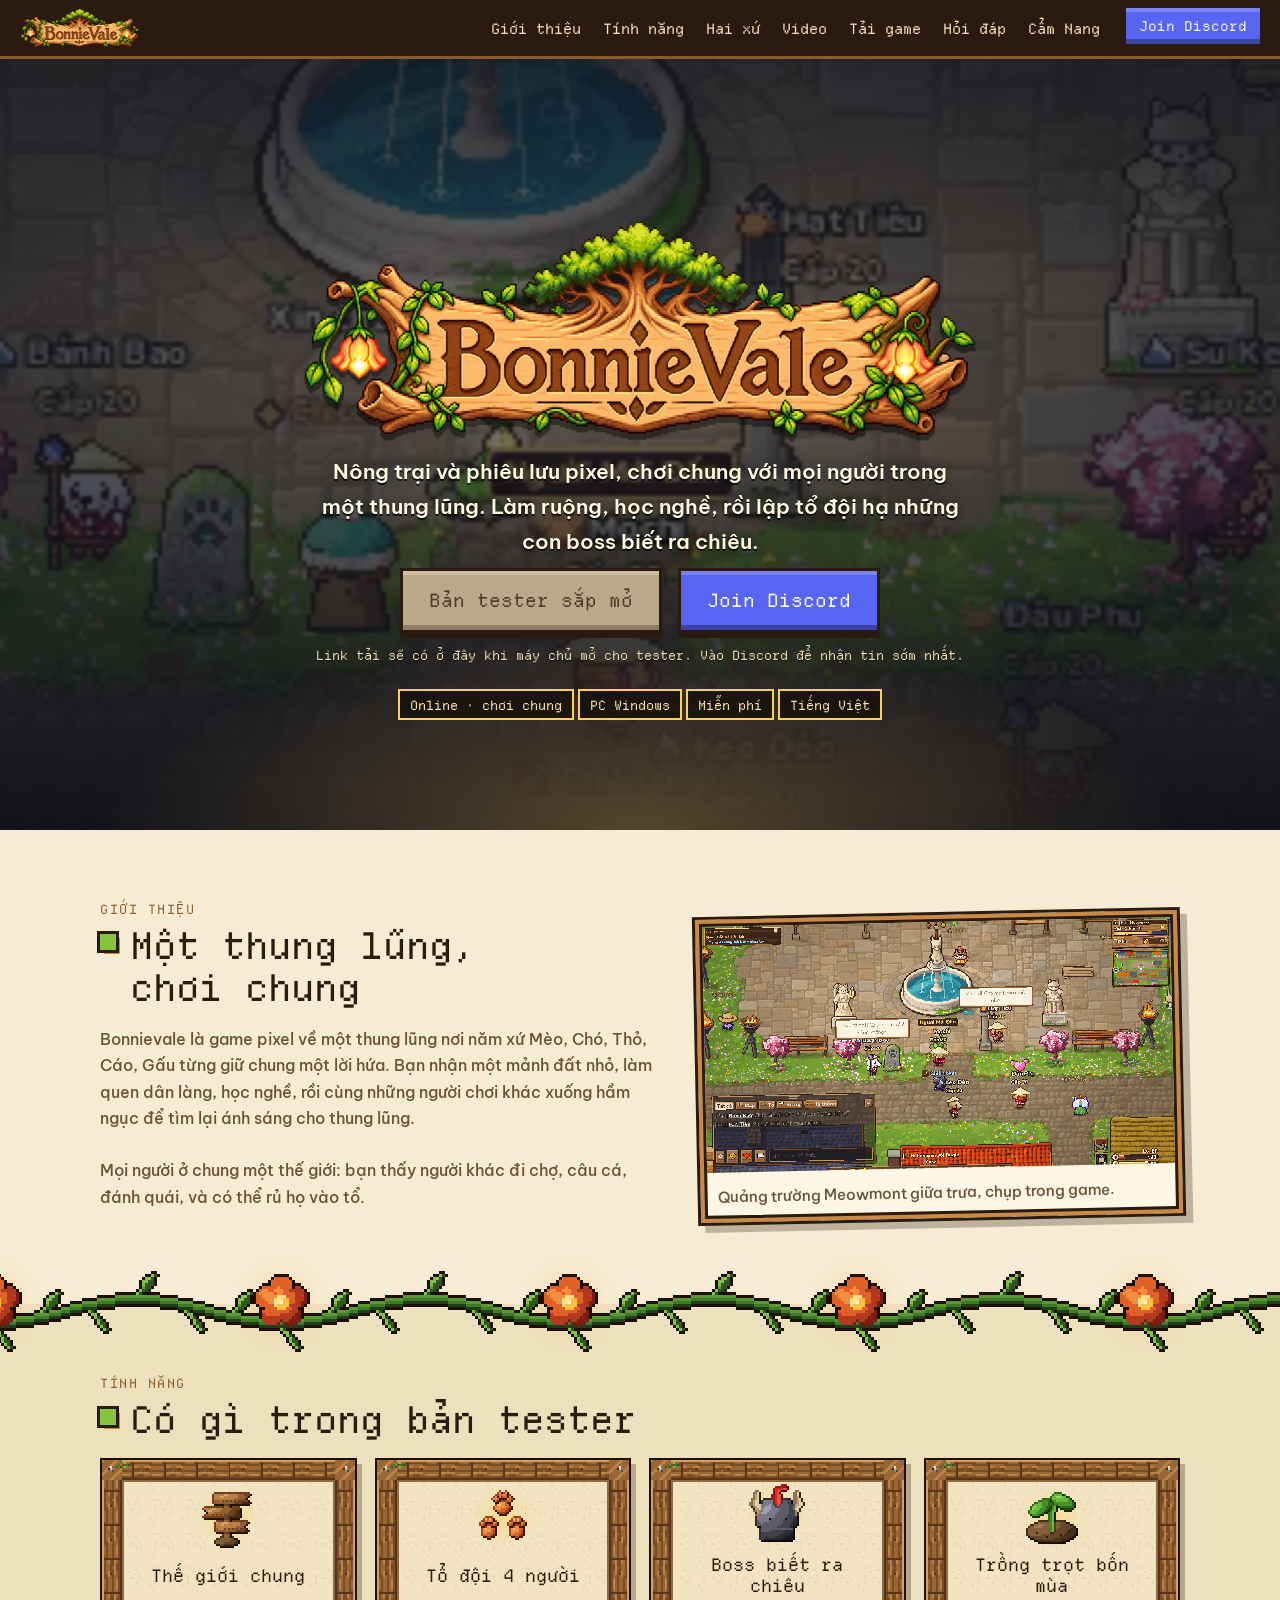
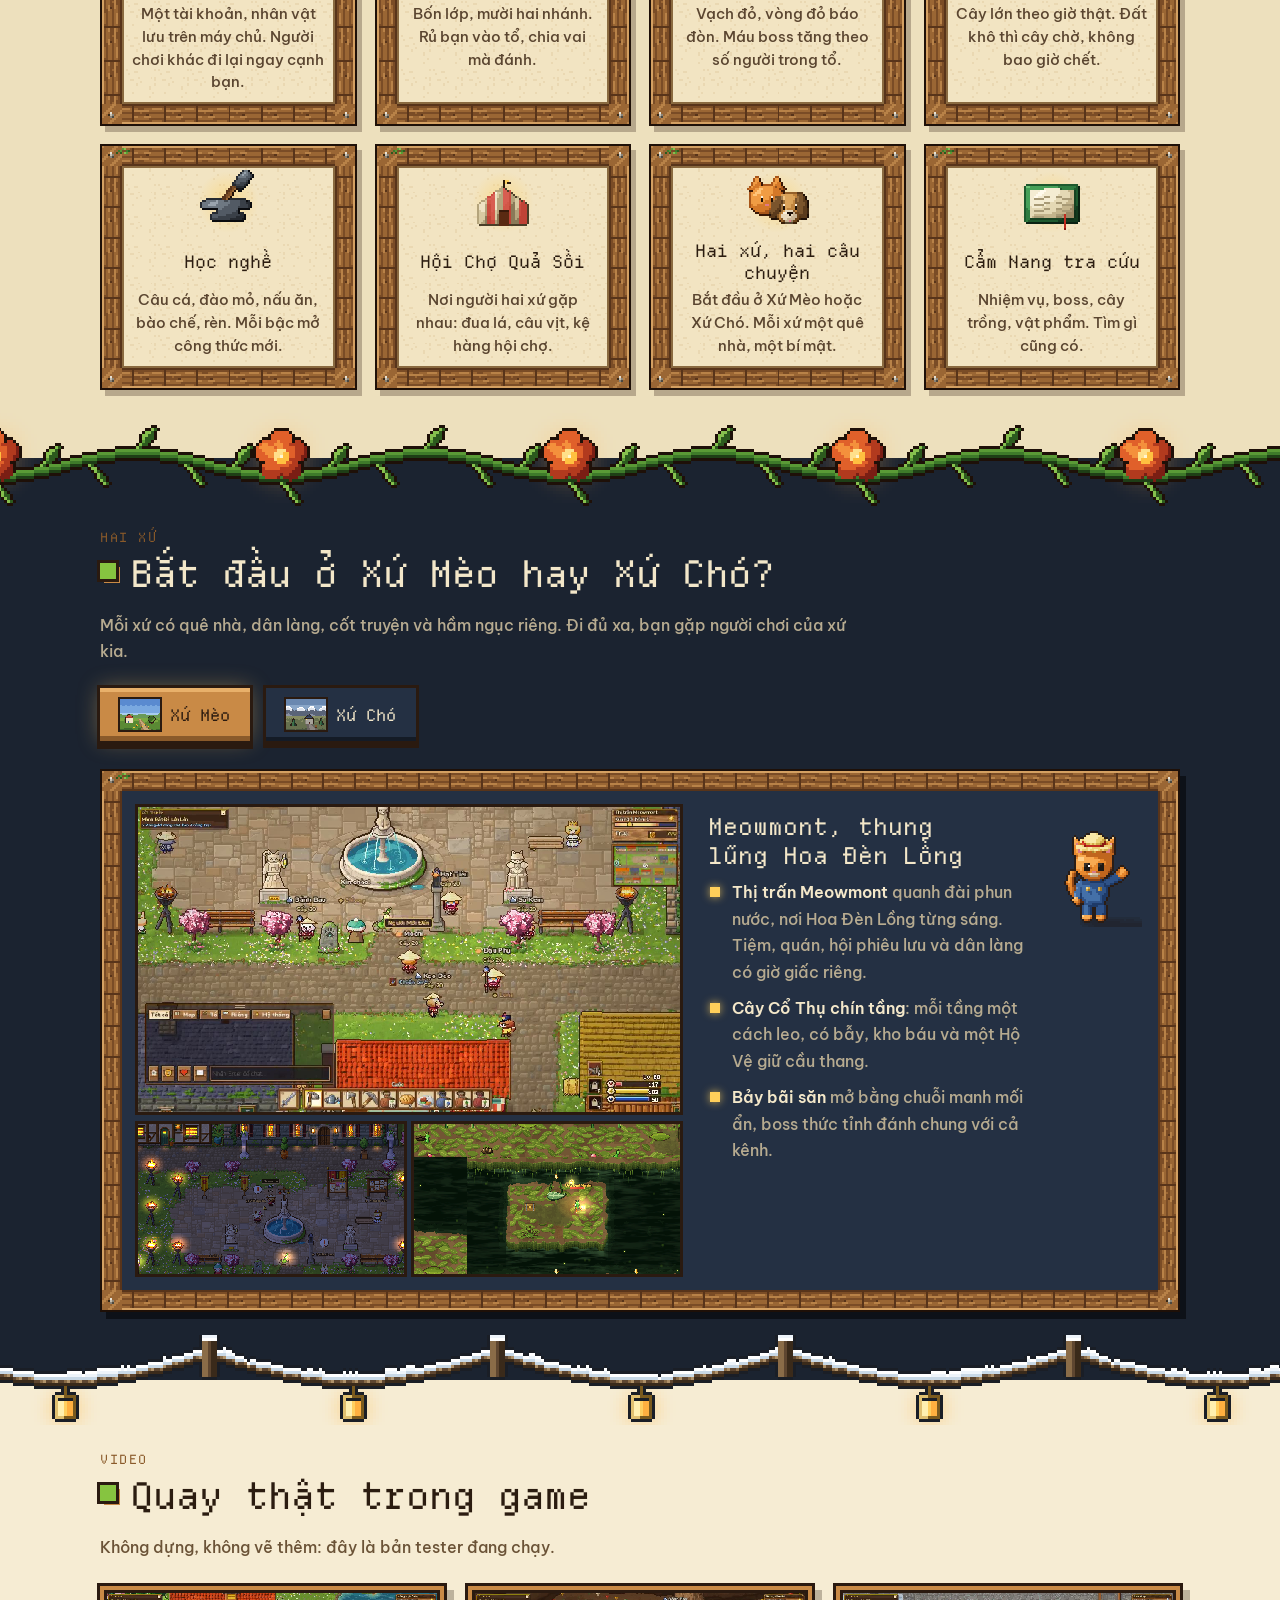
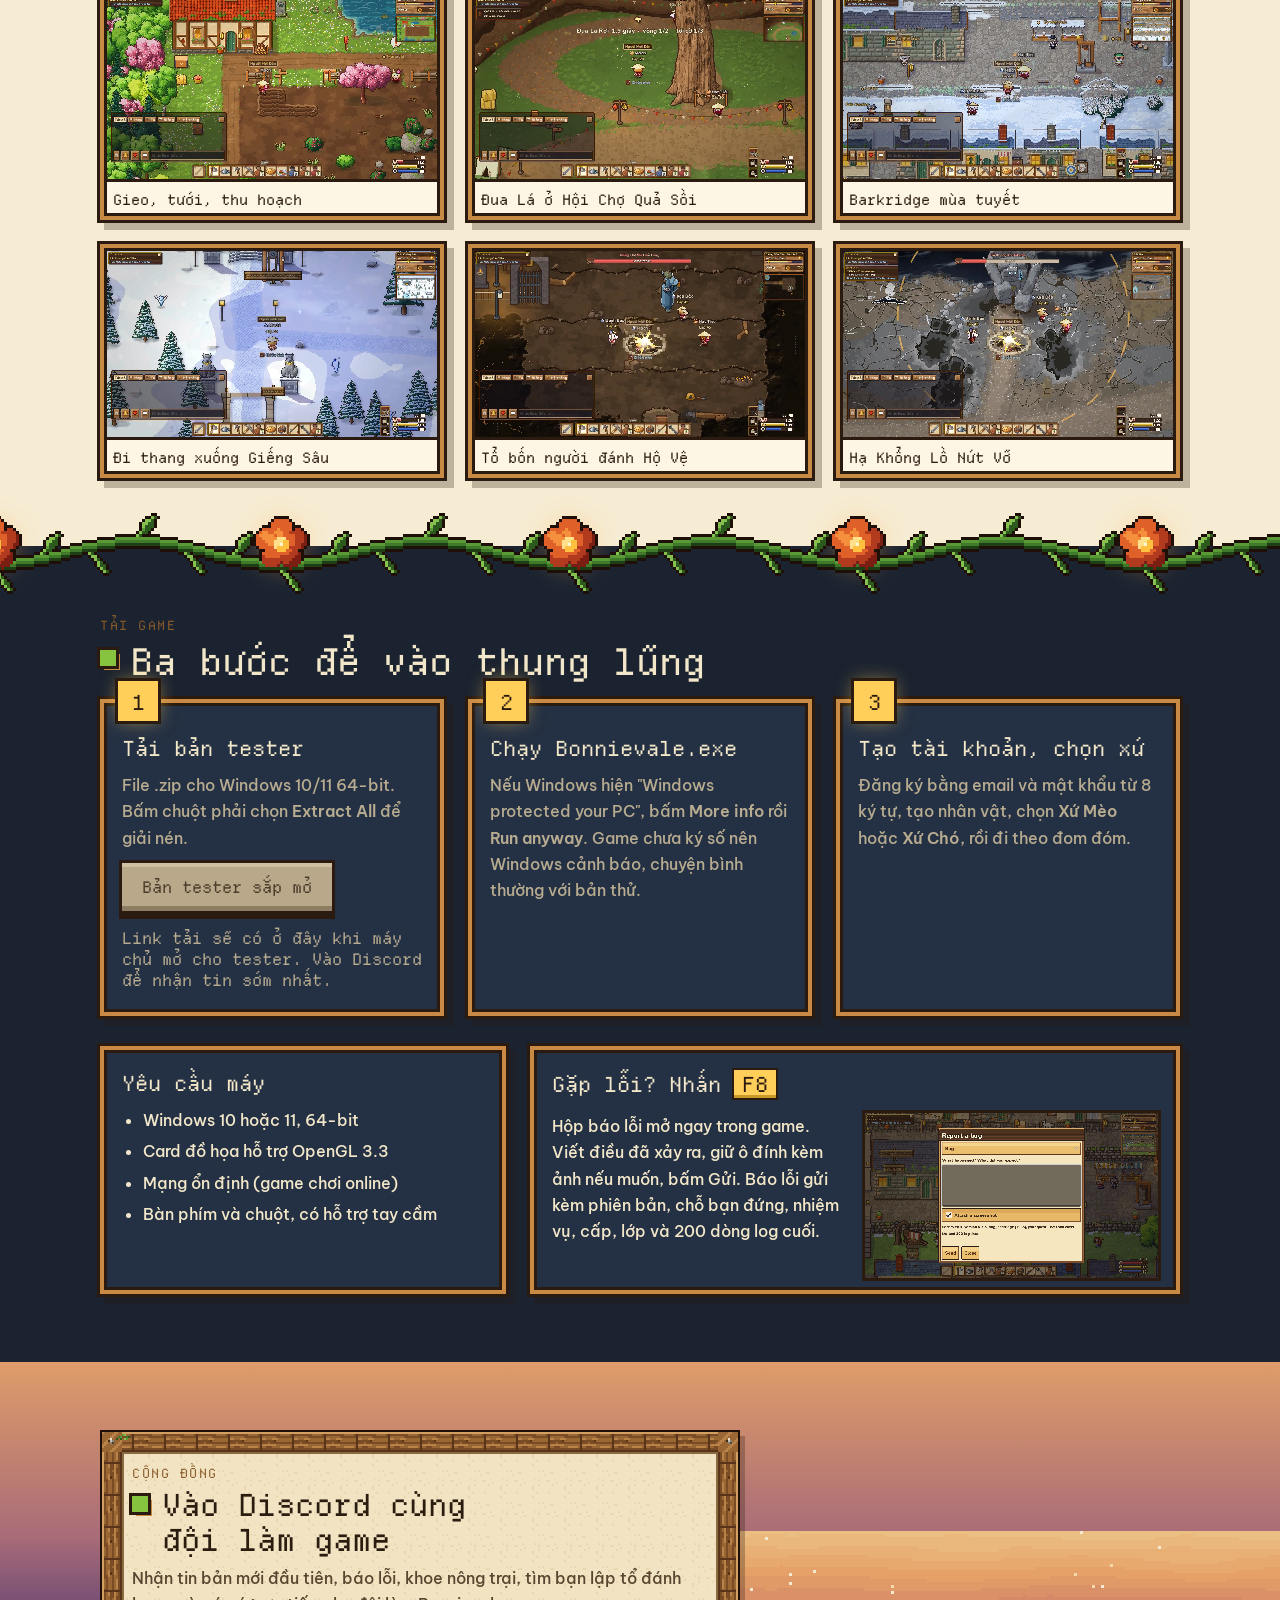
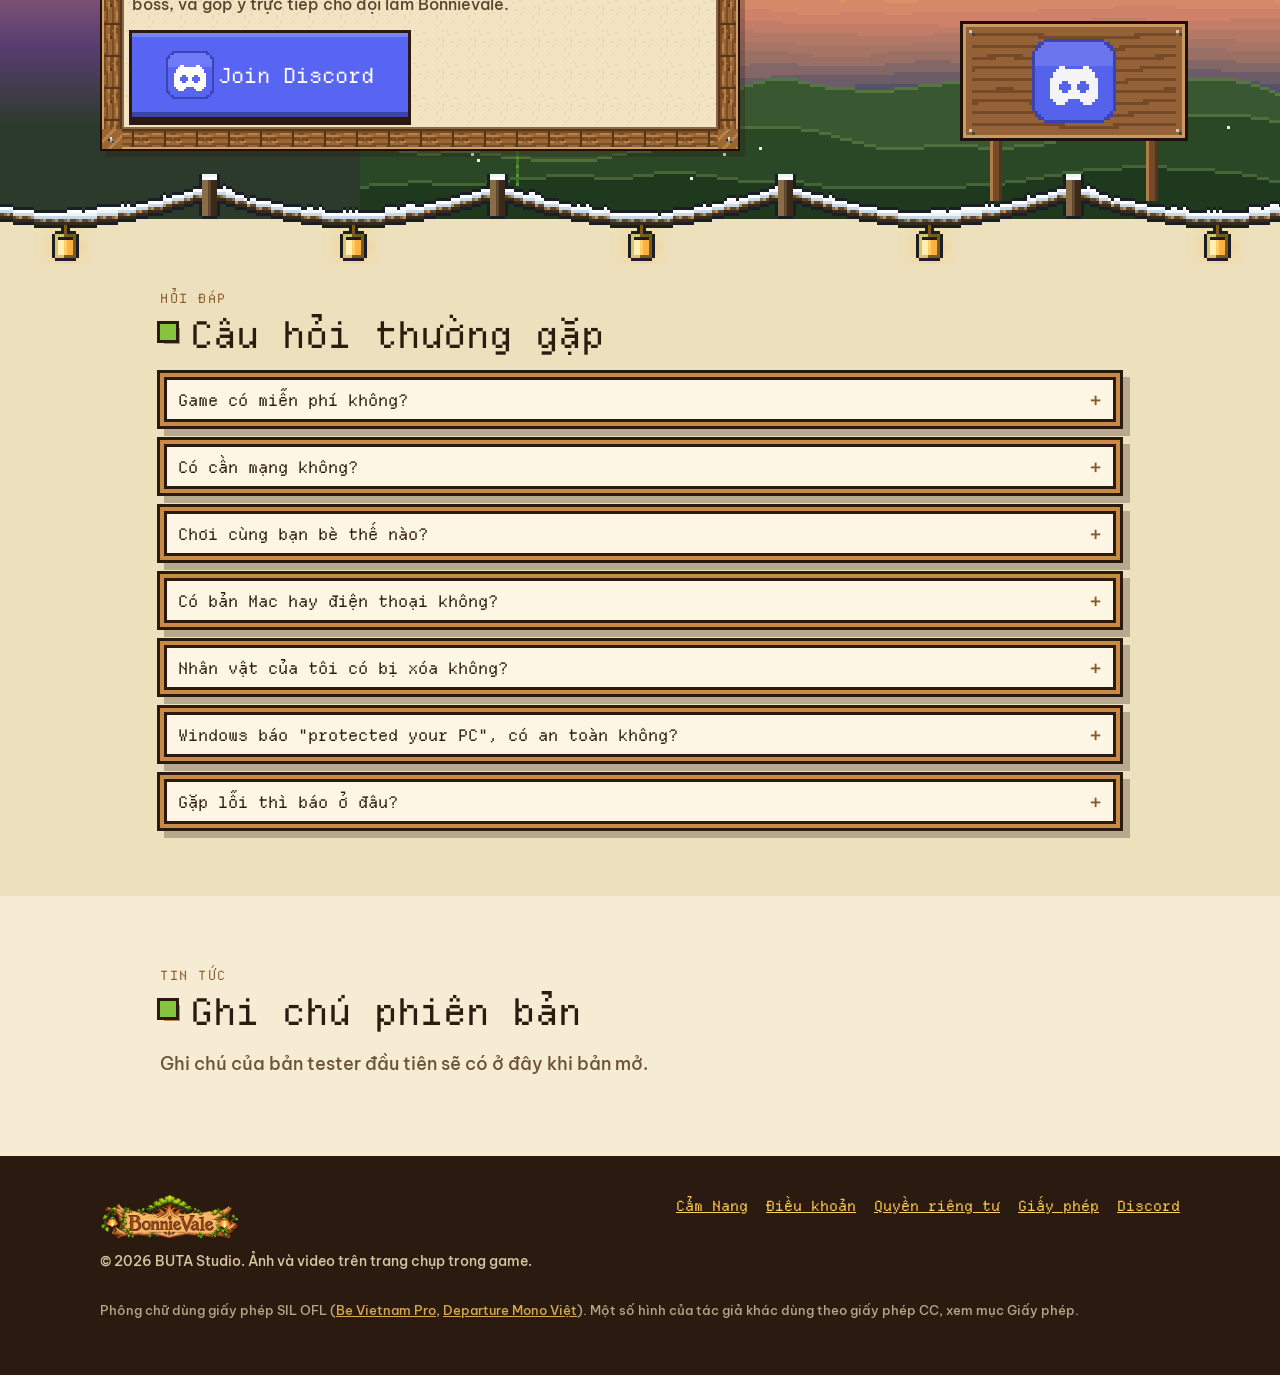
==== index.html @ e22290e4 "M53: NV2's seven real gameplay clips (10-12 s, 1280x720 at 2x, each under 3 MB, posters), a HUD-free" ====
<!doctype html>
<html lang="vi">
<head>
<meta charset="utf-8">
<meta name="viewport" content="width=device-width, initial-scale=1, viewport-fit=cover">
<title>Bonnievale Online</title>
<meta name="description" content="Bonnievale Online - game nông trại và phiêu lưu pixel chơi chung. Hai xứ Mèo và Chó, trồng trọt, học nghề, Hội Chợ, tổ đội đánh boss trong một thế giới chung. Bản thử nghiệm miễn phí cho PC Windows.">
<meta property="og:title" content="Bonnievale Online">
<meta property="og:description" content="Nông trại và phiêu lưu pixel chơi chung: hai xứ Mèo và Chó, tổ đội đánh boss. Tải bản thử nghiệm cho PC, vào Discord cùng đội làm game.">
<meta property="og:image" content="https://bonnievale.world/img/og.jpg">
<meta property="og:image:width" content="1200">
<meta property="og:image:height" content="630">
<meta property="og:url" content="https://bonnievale.world/">
<meta property="og:locale" content="vi_VN">
<meta property="og:type" content="website">
<meta name="twitter:card" content="summary_large_image">
<meta name="theme-color" content="#2a1a10">
<link rel="icon" href="img/icon.png">
<link rel="preload" as="image" href="video/hero_bg.jpg">
<link rel="stylesheet" href="site.css">
</head>
<body>

<header class="topbar" id="top">
  <a class="brand" href="#top" aria-label="Bonnievale Online - lên đầu trang"><img src="img/logo_small.png" alt="Bonnievale" width="150" height="49"></a>
  <nav class="menu" id="menu" aria-label="Mục chính">
    <a href="#gioi-thieu">Giới thiệu</a>
    <a href="#tinh-nang">Tính năng</a>
    <a href="#hai-xu">Hai xứ</a>
    <a href="#video">Video</a>
    <a href="#tai">Tải game</a>
    <a href="#hoi-dap">Hỏi đáp</a>
    <a href="cam-nang.html">Cẩm Nang</a>
  </nav>
  <a class="btn btn-sm discord" data-discord hidden href="#">Join Discord</a>
  <button class="burger" id="burger" type="button" aria-label="Mở menu" aria-expanded="false" aria-controls="menu"><span></span><span></span><span></span></button>
</header>

<main>
<section class="hero" aria-label="Bonnievale Online">
  <div class="hero-media">
    <video id="hero-video" muted loop playsinline preload="none" aria-hidden="true" hidden></video>
  </div>
  <div class="glow" aria-hidden="true"></div>
  <div class="motes" data-motes="18" aria-hidden="true"></div>
  <div class="hero-inner">
    <img class="hero-logo" src="img/logo.png" alt="Bonnievale" width="980" height="322">
    <p class="hero-tag">Nông trại và phiêu lưu pixel, chơi chung với mọi người trong một thung lũng. Làm ruộng, học nghề, rồi lập tổ đội hạ những con boss biết ra chiêu.</p>
    <div class="cta">
      <a class="btn btn-big" data-download href="#tai">Tải bản tester</a>
      <a class="btn btn-big discord" data-discord hidden href="#">Join Discord</a>
    </div>
    <p class="cta-note" data-download-note></p>
    <div class="badges"><span>Online · chơi chung</span><span>PC Windows</span><span>Miễn phí</span><span>Tiếng Việt</span></div>
  </div>
</section>

<section class="band intro" id="gioi-thieu">
  <div class="wrap">
    <div class="intro-grid">
      <div>
        <div class="eyebrow">Giới thiệu</div>
        <h2 class="title">Một thung lũng, chơi chung</h2>
        <p class="lead">Bonnievale là game pixel về một thung lũng nơi năm xứ Mèo, Chó, Thỏ, Cáo, Gấu từng giữ chung một lời hứa. Bạn nhận một mảnh đất nhỏ, làm quen dân làng, học nghề, rồi cùng những người chơi khác xuống hầm ngục để tìm lại ánh sáng cho thung lũng.</p>
        <p class="lead">Mọi người ở chung một thế giới: bạn thấy người khác đi chợ, câu cá, đánh quái, và có thể rủ họ vào tổ.</p>
      </div>
      <figure class="shot frame tilt"><img src="img/shots/plaza.png" alt="Năm người chơi quanh đài phun nước Meowmont" width="1280" height="672" loading="lazy"><figcaption>Quảng trường Meowmont giữa trưa, chụp trong game.</figcaption></figure>
    </div>
  </div>
</section>

<div class="divider divider-cat" aria-hidden="true"></div>
<section class="band dim" id="tinh-nang">
  <div class="wrap">
    <div class="eyebrow">Tính năng</div>
    <h2 class="title">Có gì trong bản tester</h2>
    <div class="features">
      <article class="feat card9"><img src="assets/art/x1/icon_shared_world.png" alt="" width="64" height="64"><h3>Thế giới chung</h3><p>Một tài khoản, nhân vật lưu trên máy chủ. Người chơi khác đi lại ngay cạnh bạn.</p></article>
      <article class="feat card9"><img src="assets/art/x1/icon_party.png" alt="" width="64" height="64"><h3>Tổ đội 4 người</h3><p>Bốn lớp, mười hai nhánh. Rủ bạn vào tổ, chia vai mà đánh.</p></article>
      <article class="feat card9"><img src="assets/art/x1/icon_boss.png" alt="" width="64" height="64"><h3>Boss biết ra chiêu</h3><p>Vạch đỏ, vòng đỏ báo đòn. Máu boss tăng theo số người trong tổ.</p></article>
      <article class="feat card9"><img src="assets/art/x1/icon_farming.png" alt="" width="64" height="64"><h3>Trồng trọt bốn mùa</h3><p>Cây lớn theo giờ thật. Đất khô thì cây chờ, không bao giờ chết.</p></article>
      <article class="feat card9"><img src="assets/art/x1/icon_crafts.png" alt="" width="64" height="64"><h3>Học nghề</h3><p>Câu cá, đào mỏ, nấu ăn, bào chế, rèn. Mỗi bậc mở công thức mới.</p></article>
      <article class="feat card9"><img src="assets/art/x1/icon_fair.png" alt="" width="64" height="64"><h3>Hội Chợ Quả Sồi</h3><p>Nơi người hai xứ gặp nhau: đua lá, câu vịt, kệ hàng hội chợ.</p></article>
      <article class="feat card9"><img src="assets/art/x1/icon_two_lands.png" alt="" width="64" height="64"><h3>Hai xứ, hai câu chuyện</h3><p>Bắt đầu ở Xứ Mèo hoặc Xứ Chó. Mỗi xứ một quê nhà, một bí mật.</p></article>
      <article class="feat card9"><a class="stretch" href="cam-nang.html" aria-label="Cẩm Nang tra cứu"></a><img src="assets/art/x1/icon_guide.png" alt="" width="64" height="64"><h3>Cẩm Nang tra cứu</h3><p>Nhiệm vụ, boss, cây trồng, vật phẩm. Tìm gì cũng có.</p></article>
    </div>
  </div>
</section>

<div class="divider divider-cat" aria-hidden="true"></div>
<section class="band night" id="hai-xu">
  <div class="motes" data-motes="10" aria-hidden="true"></div>
  <div class="snow" data-snow="22" aria-hidden="true" hidden></div>
  <div class="wrap">
    <div class="eyebrow">Hai xứ</div>
    <h2 class="title">Bắt đầu ở Xứ Mèo hay Xứ Chó?</h2>
    <p class="lead">Mỗi xứ có quê nhà, dân làng, cốt truyện và hầm ngục riêng. Đi đủ xa, bạn gặp người chơi của xứ kia.</p>
    <div class="realm-tabs" role="tablist" aria-label="Chọn xứ">
      <button class="btn realm-tab" type="button" role="tab" id="tab-cat" aria-controls="realm-cat" aria-selected="true"><img src="img/icons/realm_cat.png" alt="" width="40" height="31">Xứ Mèo</button>
      <button class="btn realm-tab" type="button" role="tab" id="tab-dog" aria-controls="realm-dog" aria-selected="false"><img src="img/icons/realm_dog.png" alt="" width="40" height="31">Xứ Chó</button>
    </div>
    <div class="realm wood9" id="realm-cat" role="tabpanel" aria-labelledby="tab-cat">
      <div class="realm-media"><div class="clip" data-video="plaza"></div>
        <div class="realm-thumbs"><img src="img/shots/meowmont.png" alt="Meowmont về đêm" width="640" height="360" loading="lazy"><img src="img/shots/heartwood5.png" alt="Một tầng Cây Cổ Thụ" width="640" height="360" loading="lazy"></div></div>
      <div class="realm-text">
        <div class="greet greet-cat" role="img" aria-label="Một chú mèo vẫy chào"></div>
        <h3>Meowmont, thung lũng Hoa Đèn Lồng</h3>
        <ul class="points">
          <li><b>Thị trấn Meowmont</b> quanh đài phun nước, nơi Hoa Đèn Lồng từng sáng. Tiệm, quán, hội phiêu lưu và dân làng có giờ giấc riêng.</li>
          <li><b>Cây Cổ Thụ chín tầng</b>: mỗi tầng một cách leo, có bẫy, kho báu và một Hộ Vệ giữ cầu thang.</li>
          <li><b>Bảy bãi săn</b> mở bằng chuỗi manh mối ẩn, boss thức tỉnh đánh chung với cả kênh.</li>
        </ul>
      </div>
    </div>
    <div class="realm wood9" id="realm-dog" role="tabpanel" aria-labelledby="tab-dog" hidden>
      <div class="realm-media"><div class="clip" data-video="barkridge"></div>
        <div class="realm-thumbs"><img src="img/shots/highroad.png" alt="Đường cao nguyên tuyết" width="640" height="360" loading="lazy"><img src="img/shots/deepwell.png" alt="Một tầng Giếng Sâu" width="640" height="360" loading="lazy"></div></div>
      <div class="realm-text">
        <div class="greet greet-dog" role="img" aria-label="Một chú chó vẫy chào"></div>
        <h3>Barkridge, cao nguyên tuyết</h3>
        <ul class="points">
          <li><b>Thị trấn Barkridge</b> trên sườn núi: cầu đá, cối xay nước, chợ và những ngôi nhà mái xanh lên đèn mỗi tối.</li>
          <li><b>Giếng Sâu</b> dưới lòng núi: thang máy xuống từng tầng, mỗi tầng một Hộ Vệ cho tổ đội.</li>
          <li><b>Nông trại sườn đồi</b> và những con đường tuyết dẫn qua đèo, hang và đồng cỏ.</li>
        </ul>
      </div>
    </div>
  </div>
</section>

<div class="divider divider-dog" aria-hidden="true"></div>
<section class="band" id="video">
  <div class="wrap">
    <div class="eyebrow">Video</div>
    <h2 class="title">Quay thật trong game</h2>
    <p class="lead">Không dựng, không vẽ thêm: đây là bản tester đang chạy.</p>
    <div class="videos" id="videos"></div>
  </div>
</section>

<div class="divider divider-cat" aria-hidden="true"></div>
<section class="band night" id="tai">
  <div class="motes" data-motes="10" aria-hidden="true"></div>
  <div class="wrap">
    <div class="eyebrow">Tải game</div>
    <h2 class="title">Ba bước để vào thung lũng</h2>
    <ol class="steps3">
      <li class="frame"><span class="num">1</span><h3>Tải bản tester</h3><p>File .zip cho Windows 10/11 64-bit. Bấm chuột phải chọn <b>Extract All</b> để giải nén.</p><a class="btn" data-download href="#tai">Tải bản tester</a><p class="cta-note" data-download-note></p></li>
      <li class="frame"><span class="num">2</span><h3>Chạy Bonnievale.exe</h3><p>Nếu Windows hiện "Windows protected your PC", bấm <b>More info</b> rồi <b>Run anyway</b>. Game chưa ký số nên Windows cảnh báo, chuyện bình thường với bản thử.</p></li>
      <li class="frame"><span class="num">3</span><h3>Tạo tài khoản, chọn xứ</h3><p>Đăng ký bằng email và mật khẩu từ 8 ký tự, tạo nhân vật, chọn <b>Xứ Mèo</b> hoặc <b>Xứ Chó</b>, rồi đi theo đom đóm.</p></li>
    </ol>
    <div class="req-row">
      <div class="req frame"><h3>Yêu cầu máy</h3><ul><li>Windows 10 hoặc 11, 64-bit</li><li>Card đồ họa hỗ trợ OpenGL 3.3</li><li>Mạng ổn định (game chơi online)</li><li>Bàn phím và chuột, có hỗ trợ tay cầm</li></ul></div>
      <div class="req frame f8"><h3>Gặp lỗi? Nhấn <span class="key">F8</span></h3><p>Hộp báo lỗi mở ngay trong game. Viết điều đã xảy ra, giữ ô đính kèm ảnh nếu muốn, bấm Gửi. Báo lỗi gửi kèm phiên bản, chỗ bạn đứng, nhiệm vụ, cấp, lớp và 200 dòng log cuối.</p><img src="img/shots/f8.png" alt="Hộp báo lỗi F8 trong game" width="1280" height="720" loading="lazy"></div>
    </div>
  </div>
</section>

<section class="band community" id="cong-dong">
  <div class="community-art" aria-hidden="true"></div>
  <div class="wrap">
    <div class="discord-card card9">
      <div>
        <div class="eyebrow">Cộng đồng</div>
        <h2 class="title">Vào Discord cùng đội làm game</h2>
        <p>Nhận tin bản mới đầu tiên, báo lỗi, khoe nông trại, tìm bạn lập tổ đánh boss, và góp ý trực tiếp cho đội làm Bonnievale.</p>
      </div>
      <a class="btn btn-big discord" data-discord hidden href="#"><img src="assets/art/x1/discord_badge.png" alt="" width="48" height="48">Join Discord</a>
    </div>
  </div>
</section>

<div class="divider divider-dog" aria-hidden="true"></div>
<section class="band dim" id="hoi-dap">
  <div class="wrap narrow">
    <div class="eyebrow">Hỏi đáp</div>
    <h2 class="title">Câu hỏi thường gặp</h2>
    <div class="faq">
      <details class="frame"><summary>Game có miễn phí không?</summary><p>Có. Bản tester miễn phí hoàn toàn, không có gì phải trả tiền.</p></details>
      <details class="frame"><summary>Có cần mạng không?</summary><p>Có. Bonnievale Online lưu nhân vật trên máy chủ và mọi người chơi chung một thế giới, nên cần mạng ổn định suốt lúc chơi.</p></details>
      <details class="frame"><summary>Chơi cùng bạn bè thế nào?</summary><p>Cứ đăng nhập là bạn ở chung thế giới với mọi người. Gặp bạn trên bản đồ thì mời vào tổ (tối đa 4 người) để cùng đánh Hộ Vệ và boss săn.</p></details>
      <details class="frame"><summary>Có bản Mac hay điện thoại không?</summary><p>Bản tester hiện chỉ có cho PC Windows. Các bản khác sẽ báo trên Discord khi sẵn sàng.</p></details>
      <details class="frame"><summary>Nhân vật của tôi có bị xóa không?</summary><p>Có thể. Trước khi game ra mắt chính thức, dữ liệu bản thử nghiệm có thể được làm mới. Đội sẽ báo trước trên trang này và trên Discord.</p></details>
      <details class="frame"><summary>Windows báo "protected your PC", có an toàn không?</summary><p>Cảnh báo này hiện với mọi chương trình chưa được ký số. Chỉ tải game từ trang này hoặc link trong Discord chính thức, rồi bấm More info → Run anyway.</p></details>
      <details class="frame"><summary>Gặp lỗi thì báo ở đâu?</summary><p>Nhấn F8 ngay trong game. Muốn kể dài hơn hay gửi video, nhắn trong kênh báo lỗi trên Discord.</p></details>
    </div>
  </div>
</section>

<section class="band" id="tin-tuc">
  <div class="wrap narrow">
    <div class="eyebrow">Tin tức</div>
    <h2 class="title">Ghi chú phiên bản</h2>
    <div id="news"></div>
  </div>
</section>
</main>

<footer class="foot">
  <div class="wrap foot-grid">
    <div><img src="img/logo_small.png" alt="Bonnievale" width="150" height="49"><p>© 2026 BUTA Studio. Ảnh và video trên trang chụp trong game.</p></div>
    <nav aria-label="Liên kết cuối trang" class="foot-links"><a href="cam-nang.html">Cẩm Nang</a><a href="dieu-khoan.html">Điều khoản</a><a href="quyen-rieng-tu.html">Quyền riêng tư</a><a href="cam-nang.html#c-credits">Giấy phép</a><a data-discord hidden href="#">Discord</a></nav>
    <p class="fine">Phông chữ dùng giấy phép SIL OFL (<a href="fonts/BeVietnamPro-OFL.txt">Be Vietnam Pro</a>, <a href="fonts/DepartureMonoViet-OFL.txt">Departure Mono Việt</a>). Một số hình của tác giả khác dùng theo giấy phép CC, xem mục Giấy phép.</p>
  </div>
</footer>

<script src="config.js"></script>
<script src="site.js"></script>
</body>
</html>
---- site.css ----
@font-face { font-family: "Departure Viet"; src: url(fonts/departure-viet.otf) format("opentype"); font-display: swap; }
@font-face { font-family: "Be Vietnam Pro"; src: url(fonts/bevietnam-500.ttf) format("truetype"); font-weight: 500; font-display: swap; }
@font-face { font-family: "Be Vietnam Pro"; src: url(fonts/bevietnam-600.ttf) format("truetype"); font-weight: 600 800; font-display: swap; }

/* Layout: the new carved-wood logo sets the tone - warm wood frames on parchment by day,
   a lantern-lit night band for downloading; every picture is a real 1x capture from the game. */
:root {
  --ground: #f6ecd3; --ground-2: #ede0bd; --card: #fdf6e4;
  --ink: #2b1c10; --ink-soft: #6b5337;
  --outline: #2a1a10; --rim: #c98a46; --rim-hi: #e8b06a; --rim-lo: #8a5a2a;
  --leaf: #4d8a28; --leaf-hi: #86c440; --lantern: #ffcf5a; --ember: #e2533b; --sky: #2f6b9e;
  --night: #1b2330; --night-2: #243043; --night-ink: #f3e7c9; --night-soft: #b7ab90;
  --discord: #5865f2; --discord-hi: #7983f5; --discord-lo: #3c45a5;
  --shadow: rgba(42, 26, 16, .28);
  --f-pixel: "Departure Viet", "Consolas", monospace;
  --f-body: "Be Vietnam Pro", "Segoe UI", system-ui, sans-serif;
  color-scheme: light;
}
@media (prefers-color-scheme: dark) { :root:not([data-theme="light"]) {
  --ground: #17201a; --ground-2: #1e2a22; --card: #223128; --ink: #f2e6c8; --ink-soft: #b8aa8a;
  --outline: #0b0f0c; --leaf: #9ad064; --sky: #86bde0; --night: #0f141c; --night-2: #182131; --shadow: rgba(0, 0, 0, .5);
  color-scheme: dark; } }
:root[data-theme="dark"] {
  --ground: #17201a; --ground-2: #1e2a22; --card: #223128; --ink: #f2e6c8; --ink-soft: #b8aa8a;
  --outline: #0b0f0c; --leaf: #9ad064; --sky: #86bde0; --night: #0f141c; --night-2: #182131; --shadow: rgba(0, 0, 0, .5);
  color-scheme: dark; }

* { box-sizing: border-box; }
[hidden] { display: none !important; }
html { scroll-behavior: smooth; scroll-padding-top: 72px; }
@media (prefers-reduced-motion: reduce) { html { scroll-behavior: auto; } }
body { margin: 0; background: var(--ground); color: var(--ink); font: 500 16px/1.65 var(--f-body); overflow-x: clip; }
img { max-width: 100%; display: block; }
.shot img { image-rendering: pixelated; width: 100%; height: auto; }
a { color: var(--sky); }
a:hover { color: var(--ember); }
:focus-visible { outline: 3px solid var(--lantern); outline-offset: 3px; }
h1, h2, h3, h4, .eyebrow, .btn, .key { font-family: var(--f-pixel); font-weight: 400; text-wrap: balance; }
h3 { font-size: 1.3rem; line-height: 1.25; margin: .2em 0 .5em; }
p { margin: .5em 0; }

.wrap { max-width: 1120px; margin: 0 auto; padding-inline: 20px; }
.wrap.narrow { max-width: 1000px; }
.band { padding-block: 68px; }
.band.dim { background: var(--ground-2); }
.band.night { background: var(--night); color: var(--night-ink); --ink: var(--night-ink); --ink-soft: var(--night-soft); --card: var(--night-2); }
.band.night a:not(.btn) { color: var(--lantern); }
.title { font-size: clamp(1.6rem, 3.4vw, 2.3rem); line-height: 1.15; margin: 0 0 .5em; display: flex; align-items: center; gap: 14px; }
.title::before { content: ""; width: 16px; height: 16px; flex: none; background: var(--leaf-hi); box-shadow: 0 0 0 3px var(--outline), 4px 4px 0 0 var(--rim); }
.lead { max-width: 66ch; color: var(--ink-soft); font-size: 1.05rem; margin-bottom: 26px; }
.eyebrow { font-size: .8rem; letter-spacing: .12em; text-transform: uppercase; color: var(--rim-lo); }
@media (prefers-color-scheme: dark) { :root:not([data-theme="light"]) .eyebrow { color: var(--rim-hi); } }
:root[data-theme="dark"] .eyebrow { color: var(--rim-hi); }

/* wooden frame of the game's UI */
.frame { background: var(--card); padding: 7px; box-shadow: 0 0 0 3px var(--outline), inset 0 0 0 4px var(--rim), inset 0 0 0 7px var(--outline), 7px 7px 0 3px var(--shadow); }

/* buttons */
.btn { display: inline-flex; align-items: center; justify-content: center; text-decoration: none; cursor: pointer; border: 0; font-size: 1rem; color: #2a1a10;
  padding: 11px 20px; background: var(--rim); box-shadow: 0 0 0 3px var(--outline), inset 0 4px 0 var(--rim-hi), inset 0 -5px 0 var(--rim-lo), 0 5px 0 3px var(--outline); transform: translateY(-2px); }
.btn:hover { color: #2a1a10; background: var(--rim-hi); }
.btn:active { transform: translateY(3px); box-shadow: 0 0 0 3px var(--outline), inset 0 4px 0 var(--rim-lo), 0 0 0 3px var(--outline); }
.btn-sm { font-size: .85rem; padding: 7px 13px; }
.btn-big { font-size: 1.15rem; padding: 14px 26px; }
.btn.discord { background: var(--discord); color: #fff; box-shadow: 0 0 0 3px var(--outline), inset 0 4px 0 var(--discord-hi), inset 0 -5px 0 var(--discord-lo), 0 5px 0 3px var(--outline); }
.btn.discord:hover { background: var(--discord-hi); color: #fff; }
.btn[aria-disabled="true"] { background: #b9a88a; color: #4a3b2a; cursor: default; box-shadow: 0 0 0 3px var(--outline), inset 0 4px 0 #cfc0a2, inset 0 -5px 0 #8d7d62, 0 5px 0 3px var(--outline); }

/* top bar */
.topbar { position: sticky; top: 0; z-index: 50; display: flex; align-items: center; gap: 16px; padding: 8px 20px; padding-top: calc(8px + env(safe-area-inset-top, 0px));
  background: #2a1a10; box-shadow: 0 3px 0 var(--rim-lo); }
.brand img { width: 120px; height: auto; }
.menu { display: flex; gap: 2px; margin-left: auto; }
.menu a { color: #f6e3bd; text-decoration: none; font: .9rem var(--f-pixel); padding: 8px 10px; }
.menu a:hover { color: var(--lantern); }
.burger { display: none; background: none; border: 0; padding: 8px; cursor: pointer; }
.burger span { display: block; width: 22px; height: 3px; background: #f6e3bd; margin: 4px 0; }

/* hero */
.hero { position: relative; color: #fff6df; overflow: hidden; background: #1b2330; }
.hero-art { position: absolute; inset: 0; background: url(img/shots/barkridge.png) center 30% / cover no-repeat; image-rendering: pixelated; }
.hero-art::after { content: ""; position: absolute; inset: 0; background: linear-gradient(180deg, rgba(14, 18, 28, .25), rgba(14, 18, 28, .55) 55%, rgba(18, 12, 8, .92)); }
.hero-inner { position: relative; max-width: 1120px; margin: 0 auto; padding: clamp(40px, 8vw, 104px) 20px 52px; display: flex; flex-direction: column; align-items: center; text-align: center; }
.hero-logo { width: min(680px, 94%); height: auto; filter: drop-shadow(0 6px 0 rgba(0, 0, 0, .4)); }
.hero-tag { font-size: clamp(1.02rem, 2vw, 1.22rem); max-width: 44ch; margin: 14px 0; font-weight: 600; text-shadow: 0 2px 0 rgba(0, 0, 0, .6); }
.badges { display: flex; flex-wrap: wrap; justify-content: center; gap: 8px; margin-bottom: 26px; }
.badges span { font: .8rem var(--f-pixel); padding: 5px 10px; background: rgba(20, 14, 8, .75); box-shadow: 0 0 0 2px var(--lantern); color: #ffe7a8; }
.cta, .dl-row { display: flex; flex-wrap: wrap; gap: 18px 22px; justify-content: center; }
.cta-note { font: .8rem var(--f-pixel); color: #f1dfb8; margin-top: 14px; text-shadow: 0 1px 0 rgba(0, 0, 0, .6); }

/* intro */
.realms { display: grid; grid-template-columns: repeat(2, minmax(0, 1fr)); gap: 28px; margin-bottom: 60px; }
.shot { margin: 0; }
.shot figcaption { padding: 12px 10px 6px; font-size: .95rem; color: var(--ink-soft); }
.shot figcaption b { display: block; font: 400 1.15rem var(--f-pixel); color: var(--ink); margin-bottom: 2px; }
.feature { display: grid; grid-template-columns: minmax(0, 1.2fr) minmax(0, 1fr); gap: 40px; align-items: center; margin-bottom: 56px; }
.feature.flip .shot { order: 2; }
.ftext p { color: var(--ink-soft); }

/* download */
.dl-box { padding: 26px 20px 18px; text-align: center; margin-bottom: 34px; }
.dl-box .cta-note { color: var(--night-soft); text-shadow: none; }
.steps { display: grid; grid-template-columns: repeat(3, minmax(0, 1fr)); gap: 22px; }
.step { padding: 20px 22px 16px; }
.step ul, .step ol { padding-left: 1.2em; margin: 0; }
.step li { margin: 6px 0; font-size: .95rem; }
.step.f8 { grid-column: 1 / -1; display: grid; grid-template-columns: minmax(0, 1fr) minmax(0, 1fr); gap: 4px 26px; align-items: start; }
.step.f8 h3 { grid-column: 1 / -1; }
.step.f8 .shot { box-shadow: 0 0 0 3px var(--outline); padding: 0; }
.key { display: inline-block; padding: 1px 8px; background: var(--lantern); color: #2a1a10; box-shadow: 0 0 0 2px var(--outline), inset 0 -3px 0 #c99a2a; }
.note { margin-top: 26px; font-size: .9rem; color: var(--ink-soft); }

/* news */
.news { padding: 20px 24px; margin-bottom: 22px; }
.news .when { font: .8rem var(--f-pixel); color: var(--rim-lo); }
.news h4 { font: 400 1rem var(--f-pixel); margin: 12px 0 4px; }
.news ul { margin: 0; padding-left: 1.2em; color: var(--ink-soft); }
.empty { color: var(--ink-soft); }

/* text pages (terms, privacy) */
.doc { max-width: 760px; margin: 0 auto; padding: 48px 20px 64px; }
.doc h1 { font-size: clamp(1.6rem, 3.6vw, 2.2rem); margin: 0 0 6px; }
.doc .updated { font: .8rem var(--f-pixel); color: var(--ink-soft); margin-bottom: 26px; }
.doc h2 { font-size: 1.15rem; margin: 30px 0 6px; }
.doc li { margin: 5px 0; }
.mail { user-select: all; }

/* footer */
.foot { background: #2a1a10; color: #d9c7a3; padding-block: 38px 54px; font-size: .88rem; }
.foot img { width: 140px; height: auto; margin-bottom: 10px; }
.foot a { color: var(--lantern); }
.foot-links { font-family: var(--f-pixel); }

@media (max-width: 860px) {
  .realms, .feature, .feature.flip, .steps, .step.f8 { grid-template-columns: minmax(0, 1fr); gap: 20px; }
  .feature.flip .shot { order: 0; }
  .menu { display: none; position: absolute; top: 100%; left: 0; right: 0; flex-direction: column; background: #2a1a10; padding: 8px 12px 14px; box-shadow: 0 4px 0 var(--rim-lo); }
  .menu.open { display: flex; }
  .burger { display: block; }
  .topbar .btn-sm { margin-left: auto; }
  .band { padding-block: 48px; }
}
@media (max-width: 520px) {
  .wrap, .hero-inner, .doc { padding-inline: 16px; }
  .topbar { padding-inline: 12px; gap: 8px; }
  .brand img { width: 96px; }
  .btn-big { font-size: 1rem; padding: 12px 18px; }
}

/* ---------- M53: lit, alive, sectioned ---------- */
.band { position: relative; }
.eyebrow + .title { margin-top: 4px; }
.hero { min-height: min(86vh, 860px); display: grid; place-items: center; }
.hero-media { position: absolute; inset: 0; background: #1b2330 url(video/plaza.jpg) center / cover no-repeat; }
.hero-media video { width: 100%; height: 100%; object-fit: cover; image-rendering: pixelated; display: block; }
.hero-media::after { content: ""; position: absolute; inset: 0; background: radial-gradient(120% 90% at 50% 40%, rgba(14, 18, 28, .15), rgba(14, 18, 28, .62) 70%), linear-gradient(180deg, transparent 55%, rgba(18, 12, 8, .9)); }
.glow { position: absolute; inset: auto 0 0 0; height: 45%; background: radial-gradient(60% 80% at 50% 100%, rgba(255, 196, 92, .28), transparent 70%); pointer-events: none; }
.hero-inner { position: relative; z-index: 2; }
.hero-logo { animation: breathe 6s ease-in-out infinite; }
@keyframes breathe { 50% { transform: translateY(-5px); filter: drop-shadow(0 10px 0 rgba(0, 0, 0, .35)) drop-shadow(0 0 22px rgba(255, 200, 100, .35)); } }
.hero .badges { margin: 22px 0 0; }
.scroll-cue { position: absolute; bottom: 18px; left: 50%; transform: translateX(-50%); z-index: 2; width: 26px; height: 40px; border: 3px solid #f6e3bd; border-radius: 14px; }
.scroll-cue span { position: absolute; left: 50%; top: 7px; width: 4px; height: 8px; margin-left: -2px; background: var(--lantern); animation: cue 1.8s ease-in-out infinite; }
@keyframes cue { 0% { transform: translateY(0); opacity: 1; } 80% { transform: translateY(14px); opacity: 0; } 100% { opacity: 0; } }

/* fireflies and drifting leaves: spawned by site.js, none when motion is reduced */
.motes { position: absolute; inset: 0; overflow: hidden; pointer-events: none; z-index: 1; }
.mote { position: absolute; width: 4px; height: 4px; background: #ffe08a; box-shadow: 0 0 6px 2px rgba(255, 214, 110, .75); animation: float var(--d, 9s) ease-in-out infinite, blink var(--b, 3s) ease-in-out infinite; opacity: 0; }
.mote.leaf { width: 6px; height: 6px; background: #8fd24a; box-shadow: 2px 2px 0 #4d8a28; animation: fall var(--d, 12s) linear infinite; opacity: .9; }
@keyframes float { 0%, 100% { transform: translate(0, 0); } 33% { transform: translate(18px, -26px); } 66% { transform: translate(-14px, -10px); } }
@keyframes blink { 0%, 100% { opacity: 0; } 40%, 60% { opacity: 1; } }
@keyframes fall { 0% { transform: translate(0, -40px) rotate(0); } 100% { transform: translate(120px, 110vh) rotate(540deg); } }
@media (prefers-reduced-motion: reduce) { .motes, .scroll-cue span { display: none; } .hero-logo { animation: none; } }

/* intro */
.intro-grid { display: grid; grid-template-columns: minmax(0, 1fr) minmax(0, 1.1fr); gap: 44px; align-items: center; }
.tilt { transform: rotate(-1.2deg); transition: transform .3s; }
.tilt:hover { transform: rotate(0) scale(1.01); }

/* features */
.features { display: grid; grid-template-columns: repeat(4, minmax(0, 1fr)); gap: 22px; margin-top: 18px; }
.feat { padding: 18px 18px 14px; transition: transform .2s, box-shadow .2s; }
.feat:hover { transform: translateY(-5px); box-shadow: 0 0 0 3px var(--outline), inset 0 0 0 4px var(--rim-hi), inset 0 0 0 7px var(--outline), 7px 11px 0 3px var(--shadow), 0 0 26px rgba(255, 200, 100, .35); }
.feat img { width: 48px; height: 48px; image-rendering: pixelated; background: radial-gradient(circle, rgba(255, 207, 90, .45), transparent 70%); margin-bottom: 6px; }
.feat h3 { font-size: 1.05rem; margin: 2px 0 6px; }
.feat p { font-size: .9rem; color: var(--ink-soft); margin: 0; }

/* realms */
.realm-tabs { display: flex; gap: 16px; flex-wrap: wrap; margin-bottom: 26px; }
.realm-tab { gap: 10px; background: var(--night-2); color: var(--night-ink); box-shadow: 0 0 0 3px var(--outline), inset 0 -4px 0 #141b26, 0 4px 0 3px var(--outline); }
.realm-tab:hover { background: #2e3b52; color: var(--night-ink); }
.realm-tab img { image-rendering: pixelated; box-shadow: 0 0 0 2px var(--outline); }
.realm-tab[aria-selected="true"] { background: var(--rim); color: #2a1a10; box-shadow: 0 0 0 3px var(--outline), inset 0 4px 0 var(--rim-hi), inset 0 -5px 0 var(--rim-lo), 0 5px 0 3px var(--outline), 0 0 22px rgba(255, 200, 100, .4); }
.realm { display: grid; grid-template-columns: minmax(0, 1.25fr) minmax(0, 1fr); gap: 28px; padding: 18px; animation: show .35s ease-out; }
@keyframes show { from { opacity: 0; transform: translateY(8px); } }
@media (prefers-reduced-motion: reduce) { .realm { animation: none; } .tilt, .feat { transition: none; } }
.realm-text h3 { font-size: 1.45rem; margin: 4px 0 10px; }
.points { list-style: none; padding: 0; margin: 0 0 14px; display: grid; gap: 10px; }
.points li { padding-left: 24px; position: relative; font-size: .95rem; color: var(--ink-soft); }
.points li::before { content: ""; position: absolute; left: 2px; top: 8px; width: 10px; height: 10px; background: var(--lantern); box-shadow: 0 0 8px rgba(255, 207, 90, .8); }
.points b { color: var(--ink); }
.realm-thumbs { display: grid; grid-template-columns: 1fr 1fr; gap: 10px; }
.realm-thumbs img { image-rendering: pixelated; box-shadow: 0 0 0 3px var(--outline); }

/* video players */
.clip { position: relative; aspect-ratio: 16 / 9; background: #111; box-shadow: 0 0 0 3px var(--outline); overflow: hidden; }
.clip video, .clip img { width: 100%; height: 100%; object-fit: cover; image-rendering: pixelated; display: block; }
.clip .soon { position: absolute; left: 10px; bottom: 10px; font: .75rem var(--f-pixel); padding: 3px 8px; background: rgba(20, 14, 8, .82); color: var(--lantern); box-shadow: 0 0 0 2px var(--lantern); }
.videos { display: grid; grid-template-columns: repeat(3, minmax(0, 1fr)); gap: 24px; }
.videos .vcard:first-child { grid-column: span 2; grid-row: span 2; }
.vcard { margin: 0; padding: 7px; }
.vcard figcaption { font: .9rem var(--f-pixel); padding: 10px 6px 4px; }

/* three steps */
.steps3 { list-style: none; padding: 0; margin: 10px 0 30px; display: grid; grid-template-columns: repeat(3, minmax(0, 1fr)); gap: 24px; }
.steps3 li { padding: 26px 22px 18px; position: relative; }
.steps3 .num { position: absolute; top: -18px; left: 18px; width: 40px; height: 40px; display: grid; place-items: center; font: 1.3rem var(--f-pixel); background: var(--lantern); color: #2a1a10; box-shadow: 0 0 0 3px var(--outline), 0 0 18px rgba(255, 207, 90, .55); }
.steps3 h3 { margin-top: 10px; }
.steps3 p { font-size: .93rem; color: var(--ink-soft); }
.steps3 .btn { margin-top: 6px; }
.steps3 .cta-note { color: var(--night-soft); text-shadow: none; }
.req-row { display: grid; grid-template-columns: minmax(0, 1fr) minmax(0, 1.6fr); gap: 24px; }
.req { padding: 20px 22px 16px; }
.req ul { padding-left: 1.2em; margin: 0; }
.req li { margin: 5px 0; font-size: .93rem; }
.req.f8 { display: grid; grid-template-columns: minmax(0, 1fr) minmax(0, 1fr); gap: 4px 20px; align-items: start; }
.req.f8 h3 { grid-column: 1 / -1; }
.req.f8 p { font-size: .93rem; margin: 0; }
.req.f8 img { image-rendering: pixelated; box-shadow: 0 0 0 3px var(--outline); }

/* community */
.community { background: linear-gradient(135deg, #2b2a5c, #4b3a7c 55%, #2a1a10); }
.discord-card { display: flex; align-items: center; justify-content: space-between; gap: 28px; padding: 30px 34px; }
.discord-card .title { margin-bottom: 8px; }
.discord-card p { margin: 0; color: var(--ink-soft); max-width: 56ch; }
.discord-card .btn { flex: none; font-size: 1.3rem; padding: 18px 34px; }

/* faq */
.faq { display: grid; gap: 14px; }
.faq details { padding: 4px 18px; }
.faq summary { cursor: pointer; font: 1rem var(--f-pixel); padding: 12px 0; list-style: none; display: flex; justify-content: space-between; gap: 12px; }
.faq summary::-webkit-details-marker { display: none; }
.faq summary::after { content: "+"; color: var(--rim-lo); font-size: 1.3rem; line-height: 1; }
.faq details[open] summary::after { content: "\2212"; }
.faq details p { margin: 0 0 14px; color: var(--ink-soft); }

/* footer */
.foot-grid { display: grid; grid-template-columns: minmax(0, 1fr) auto; gap: 10px 30px; align-items: start; }
.foot-grid .foot-links { display: flex; flex-wrap: wrap; gap: 6px 18px; }
.foot-grid .fine { grid-column: 1 / -1; font-size: .8rem; opacity: .8; margin: 10px 0 0; }

@media (max-width: 1000px) { .features { grid-template-columns: repeat(2, minmax(0, 1fr)); } }
@media (max-width: 860px) {
  .intro-grid, .realm, .steps3, .req-row, .req.f8, .videos, .foot-grid { grid-template-columns: minmax(0, 1fr); }
  .videos .vcard:first-child { grid-column: auto; grid-row: auto; }
  .steps3 { gap: 34px; }
  .discord-card { flex-direction: column; align-items: flex-start; padding: 24px 20px; }
  .hero { min-height: 0; }
  .scroll-cue { display: none; }
}
@media (max-width: 520px) { .features { grid-template-columns: minmax(0, 1fr); } .discord-card .btn { width: 100%; } }
.hero-media::after { background: radial-gradient(120% 90% at 50% 40%, rgba(14, 18, 28, .38), rgba(14, 18, 28, .72) 70%), linear-gradient(180deg, rgba(14, 18, 28, .35), transparent 30%, transparent 55%, rgba(18, 12, 8, .92)); }
.hero-tag { text-shadow: 0 2px 0 rgba(0, 0, 0, .75), 0 0 14px rgba(0, 0, 0, .6); }
@media (max-width: 860px) { .hero-media::after { background: rgba(14, 18, 28, .7); } }
.realm-thumbs img, .req.f8 img, .feat img { height: auto; }
.videos .vcard:first-child { grid-column: auto; grid-row: auto; }
.title { align-items: flex-start; }
.title::before { margin-top: .32em; }
.realm-media { display: grid; gap: 12px; align-content: start; }

/* ---------- M53 fixes: bigger body text, HUD-free hero, NV3's decor (assets/art, whole-number scales only) ---------- */
body { font-size: 17.5px; }
.lead, .ftext p, .feat p, .points li, .steps3 p, .req li, .req.f8 p, .faq details p, .discord-card p { font-size: 1rem; }
.lead { max-width: 70ch; }
.hero-tag { font-size: clamp(1.1rem, 2vw, 1.32rem); }
.hero-media { background: #1b2330 url(img/shots/hero_meowmont.png) center 40% / 1920px auto repeat-x; image-rendering: pixelated; filter: blur(1.5px) saturate(1.05); transform: scale(1.02); }
@media (max-width: 960px) { .hero-media { background-size: 960px auto; } }
.hero-media::after { background: radial-gradient(70% 60% at 50% 42%, rgba(14, 18, 28, .55), rgba(14, 18, 28, .78) 75%), linear-gradient(180deg, rgba(14, 18, 28, .4), transparent 30%, transparent 60%, rgba(18, 12, 8, .92)); }
.intro-grid { grid-template-columns: minmax(0, 1.15fr) minmax(0, 1fr); }

/* 9-slice frames: x1 art, slice 16, drawn at 2x (border 32) */
.card9 { border: 32px solid transparent; border-image: url(assets/art/x1/frame_card.png) 16 fill round; image-rendering: pixelated; background: none; box-shadow: none; padding: 0; filter: drop-shadow(5px 6px 0 var(--shadow)); }
.wood9 { border: 32px solid transparent; border-image: url(assets/art/x1/frame_wood.png) 16 round; image-rendering: pixelated; background: var(--night-2); box-shadow: none; padding: 6px; filter: drop-shadow(6px 7px 0 rgba(0, 0, 0, .5)); }
.card9, .card9 h3, .card9 h2 { color: #2b1c10; }
.card9 p, .card9 .lead { color: #5a4530; }

/* feature cards: big icon, one-line title, two short lines */
.features { gap: 18px; }
.feat.card9 { position: relative; text-align: center; transition: transform .2s; }
.feat.card9:hover { transform: translateY(-6px); filter: drop-shadow(5px 10px 0 var(--shadow)) drop-shadow(0 0 16px rgba(255, 200, 100, .45)); }
.feat.card9 img { width: 64px; height: 64px; margin: -6px auto 6px; background: radial-gradient(circle, rgba(255, 207, 90, .5), transparent 68%); }
.feat.card9 h3 { font-size: 1.08rem; margin: 0 0 6px; white-space: nowrap; overflow: hidden; text-overflow: ellipsis; }
.feat.card9 p { font-size: .95rem; margin: 0; line-height: 1.5; }
.stretch { position: absolute; inset: -32px; z-index: 1; }
@media (prefers-reduced-motion: reduce) { .feat.card9 { transition: none; } }

/* section dividers: NV3's lantern vine (Cat) and snow rope with mine lamps (Dog), at 3x */
.divider { height: 102px; margin: -51px 0; position: relative; z-index: 3; background: url(assets/art/divider_cat.png) center / auto 102px repeat-x; image-rendering: pixelated; pointer-events: none; }
.divider-dog { height: 90px; margin: -45px 0; background-image: url(assets/art/divider_dog.png); background-size: auto 90px; }
@media (max-width: 860px) { .divider { height: 68px; margin: -34px 0; background-size: auto 68px; } .divider-dog { height: 60px; margin: -30px 0; background-size: auto 60px; } }

/* realm panels: the waving cat and dog (two frames, 0.4 s each), at 2x */
.realm.wood9 { background: var(--night-2); }
.greet { width: 96px; height: 128px; float: right; margin: -8px 0 4px 12px; background: url(assets/art/x1/greet_cat_0.png) center / 96px 128px no-repeat; image-rendering: pixelated; animation: wave-cat .8s steps(1) infinite; }
.greet-dog { background-image: url(assets/art/x1/greet_dog_0.png); animation-name: wave-dog; }
@keyframes wave-cat { 0% { background-image: url(assets/art/x1/greet_cat_0.png); } 50% { background-image: url(assets/art/x1/greet_cat_1.png); } }
@keyframes wave-dog { 0% { background-image: url(assets/art/x1/greet_dog_0.png); } 50% { background-image: url(assets/art/x1/greet_dog_1.png); } }
@media (prefers-reduced-motion: reduce) { .greet { animation: none; } }

/* sprite motes */
.mote, .mote.leaf { background: center / contain no-repeat; box-shadow: none; image-rendering: pixelated; }
.mote.fly { width: 16px; height: 16px; filter: drop-shadow(0 0 4px rgba(255, 214, 110, .9)); }
.mote.leaf { width: 20px; height: 20px; animation: fall var(--d, 12s) linear infinite; opacity: .95; }
.mote.snow { width: 12px; height: 12px; animation: snowfall var(--d, 12s) linear infinite; opacity: .95; }
@keyframes snowfall { 0% { transform: translate(0, -20px); } 50% { transform: translate(14px, 55vh); } 100% { transform: translate(-6px, 110vh); } }
.snow { position: absolute; inset: 0; overflow: hidden; pointer-events: none; z-index: 1; }
@media (prefers-reduced-motion: reduce) { .snow { display: none; } }

/* community: NV3's sunset with the wooden Discord sign, at 3x */
.community { background: #2b2a5c; overflow: hidden; }
.community-art { position: absolute; inset: 0; background: url(assets/art/community_bg.png) center bottom / 960px 288px repeat-x, linear-gradient(#e9a36a, #5c3f73 60%, #2d3b2a); image-rendering: pixelated; opacity: .95; }
.community .wrap { position: relative; z-index: 1; }
.discord-card.card9 { max-width: 760px; }
.discord-card .btn img { width: 48px; height: 48px; image-rendering: pixelated; margin-right: 4px; }
@media (max-width: 860px) { .greet { width: 72px; height: 96px; background-size: 72px 96px; } }
.feat.card9 h3 { white-space: normal; overflow: visible; text-overflow: clip; min-height: 2.5em; display: flex; align-items: center; justify-content: center; line-height: 1.25; }
.community-art { background: url(assets/art/community_bg.png) right -40px bottom / 960px 288px no-repeat, linear-gradient(#e9a36a, #b0707a 38%, #5c3f73 62%, #2d3b2a 80%); }
.community { min-height: 360px; display: flex; align-items: center; }
.community .wrap { width: 100%; }
.discord-card.card9 { max-width: 640px; flex-direction: column; align-items: flex-start; gap: 18px; }
.discord-card .title { font-size: clamp(1.4rem, 2.6vw, 1.9rem); }
@media (max-width: 860px) { .community-art { background-position: center bottom, 0 0; opacity: .6; } }
@media (max-width: 860px) { .intro-grid { grid-template-columns: minmax(0, 1fr); } }
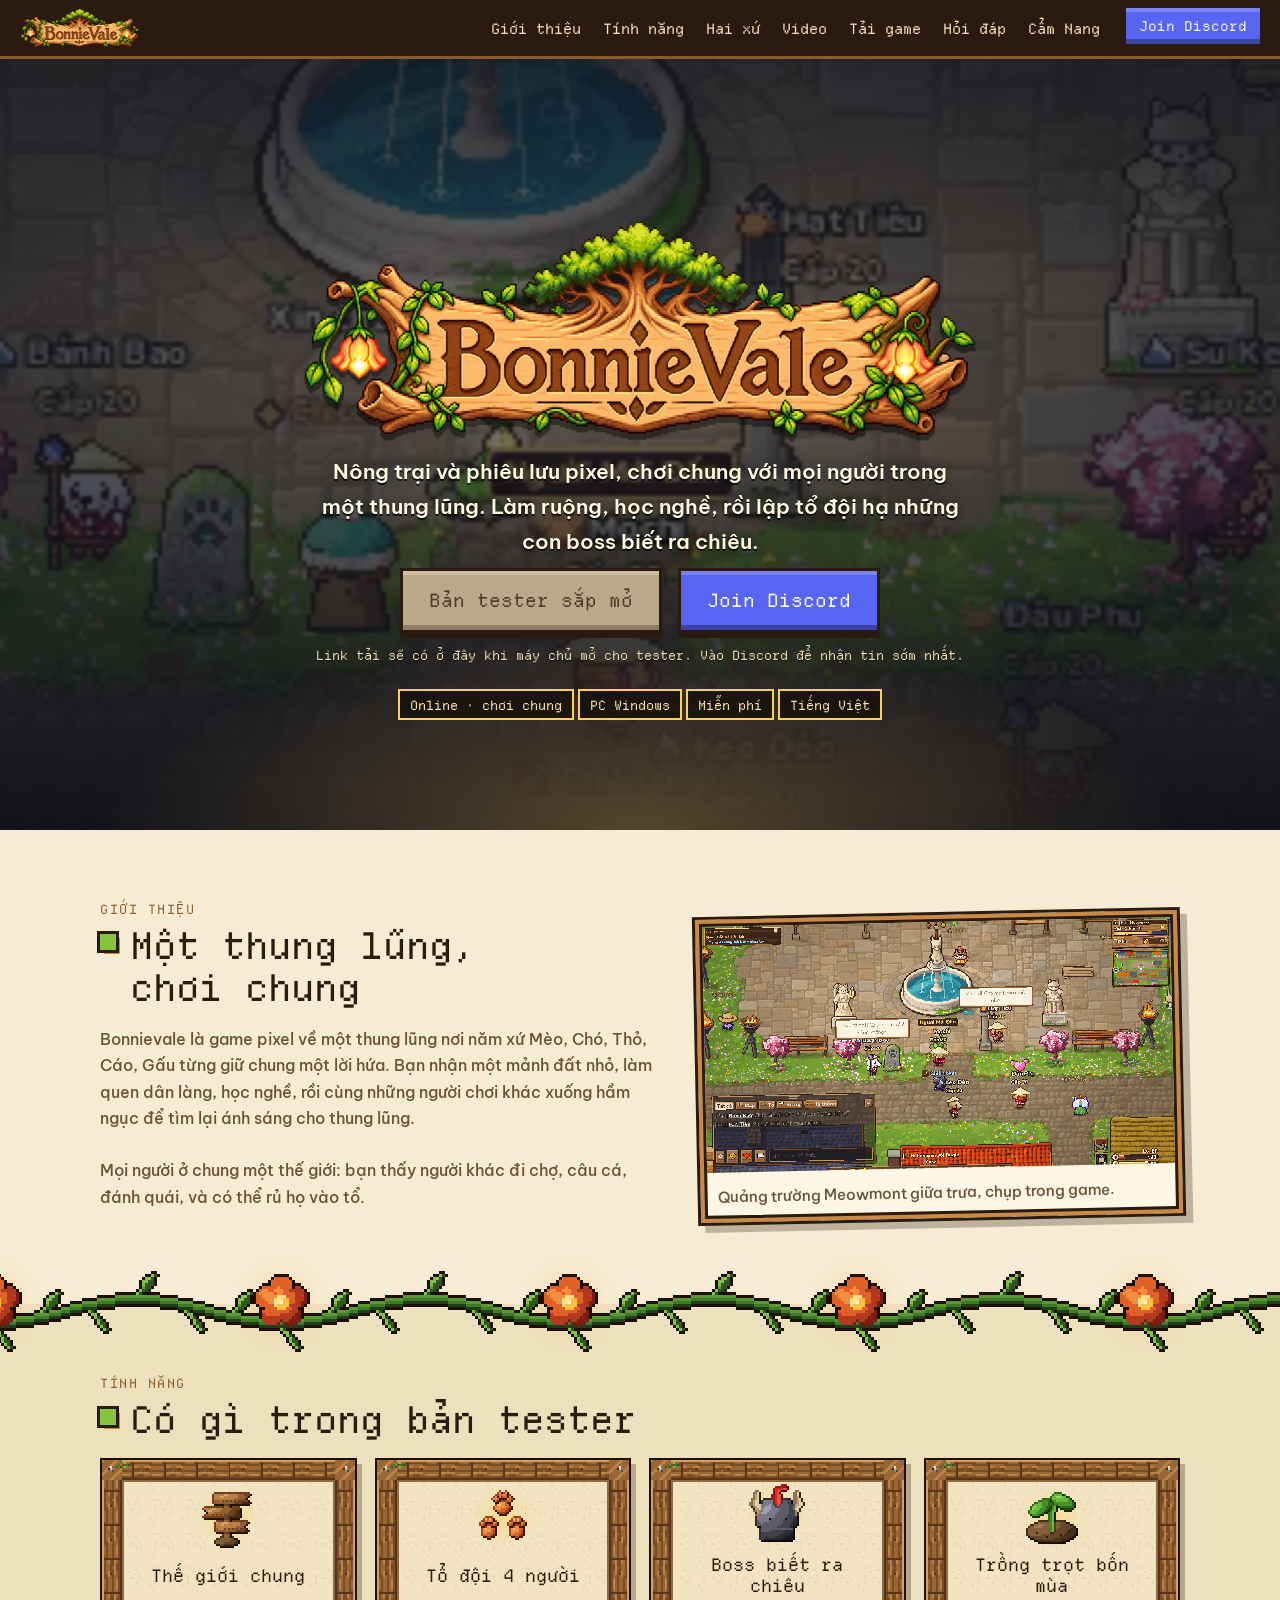
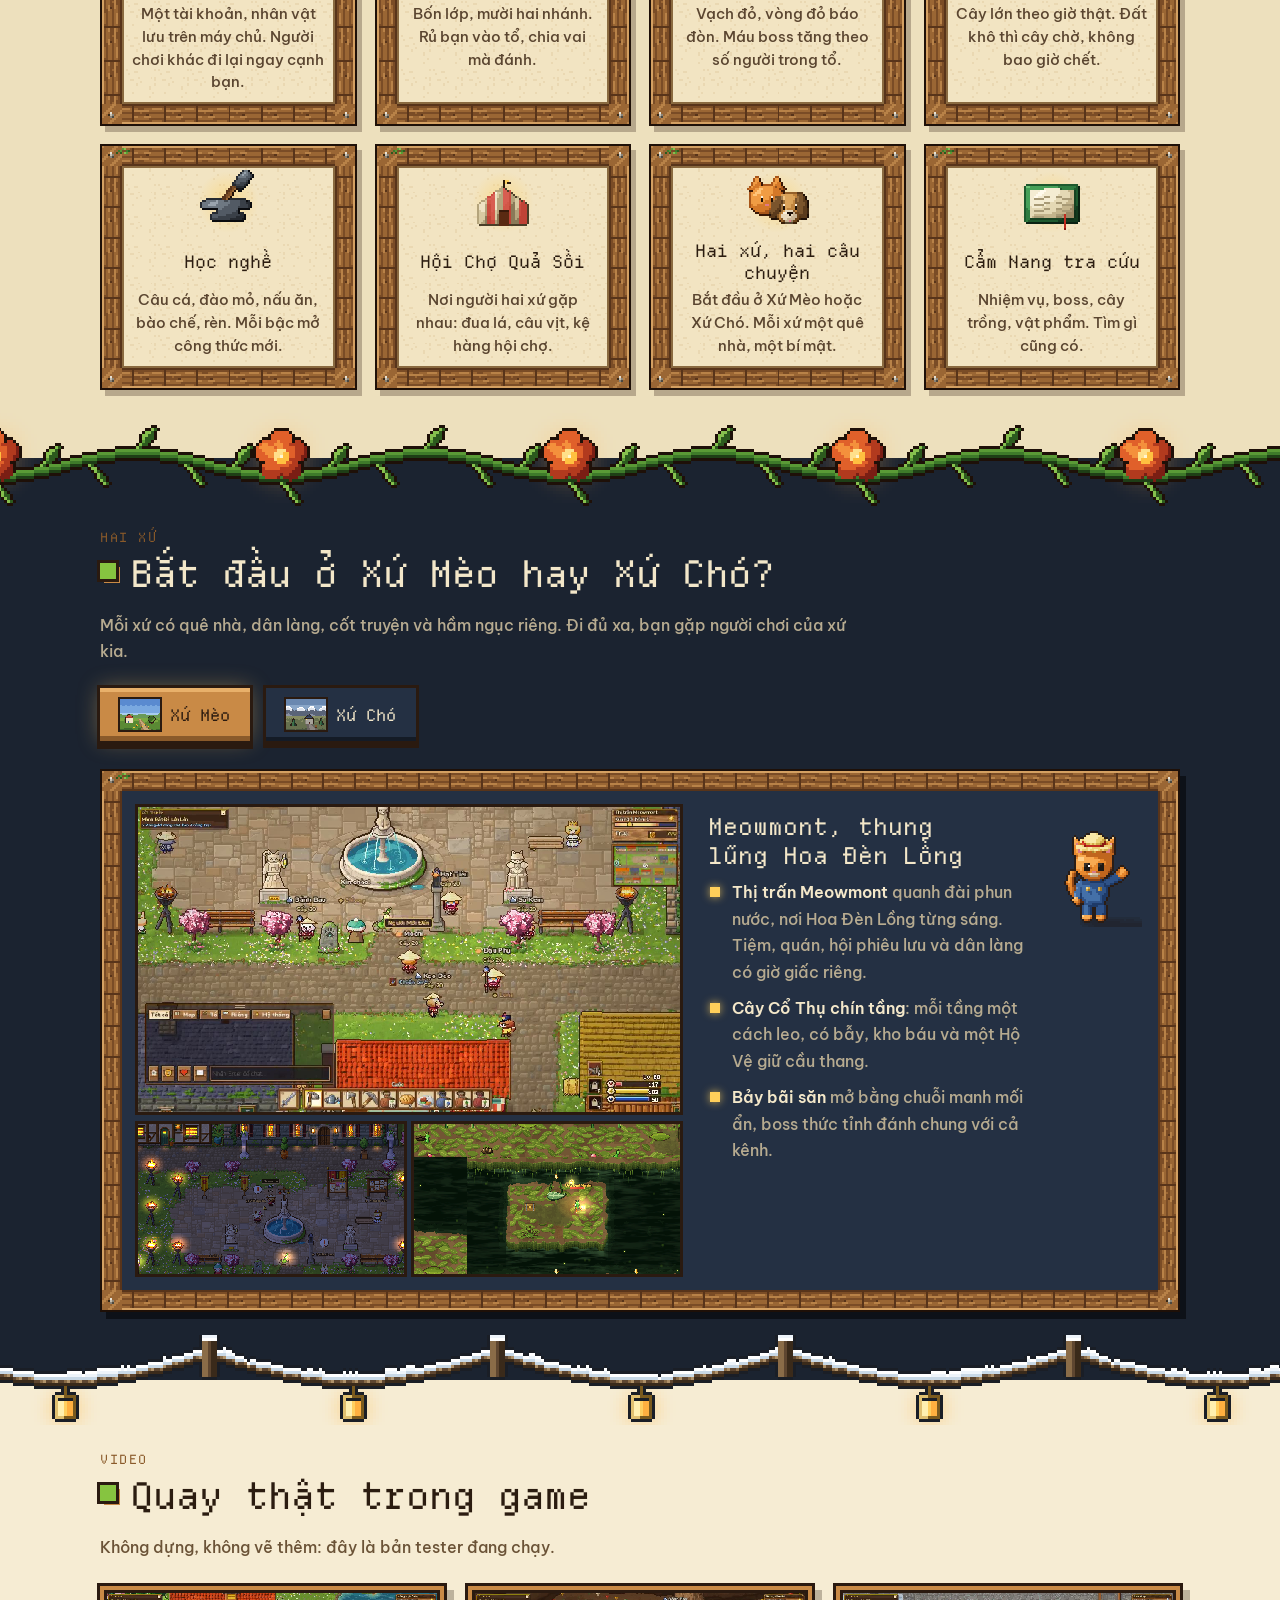
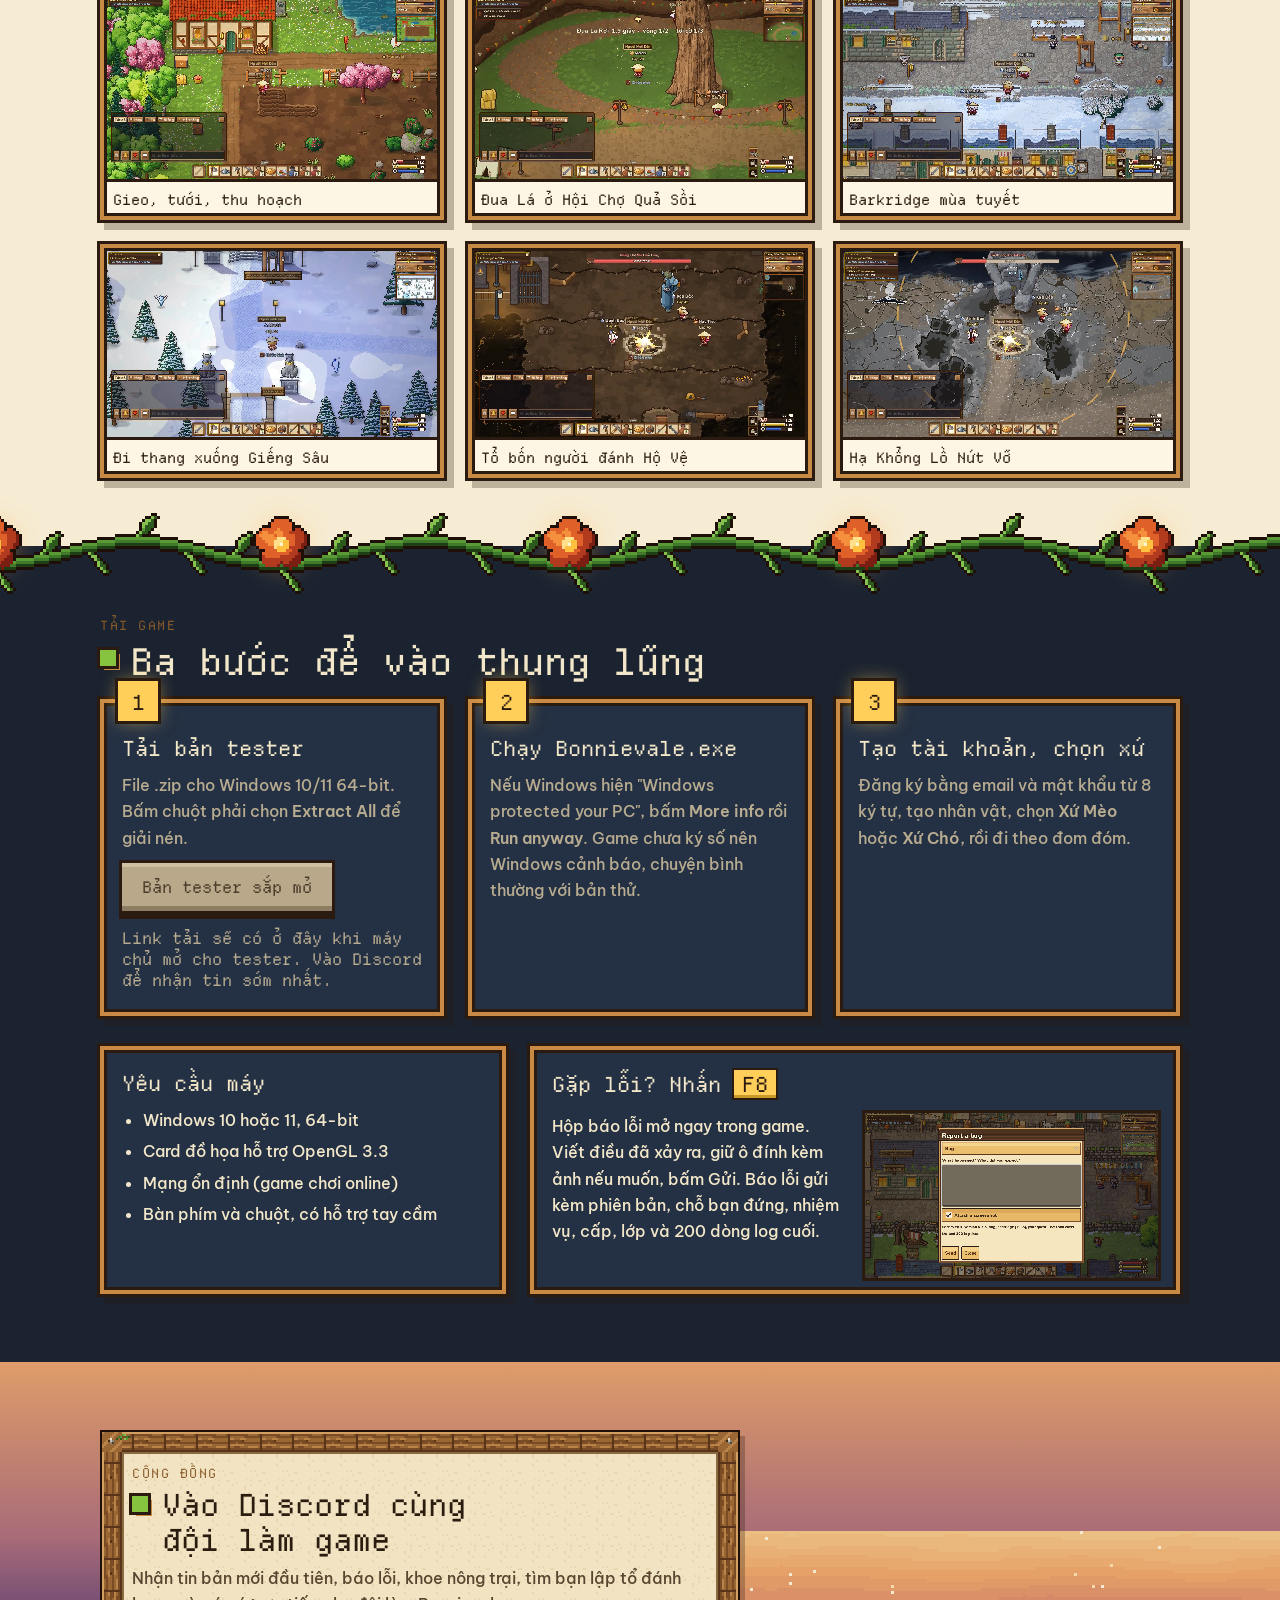
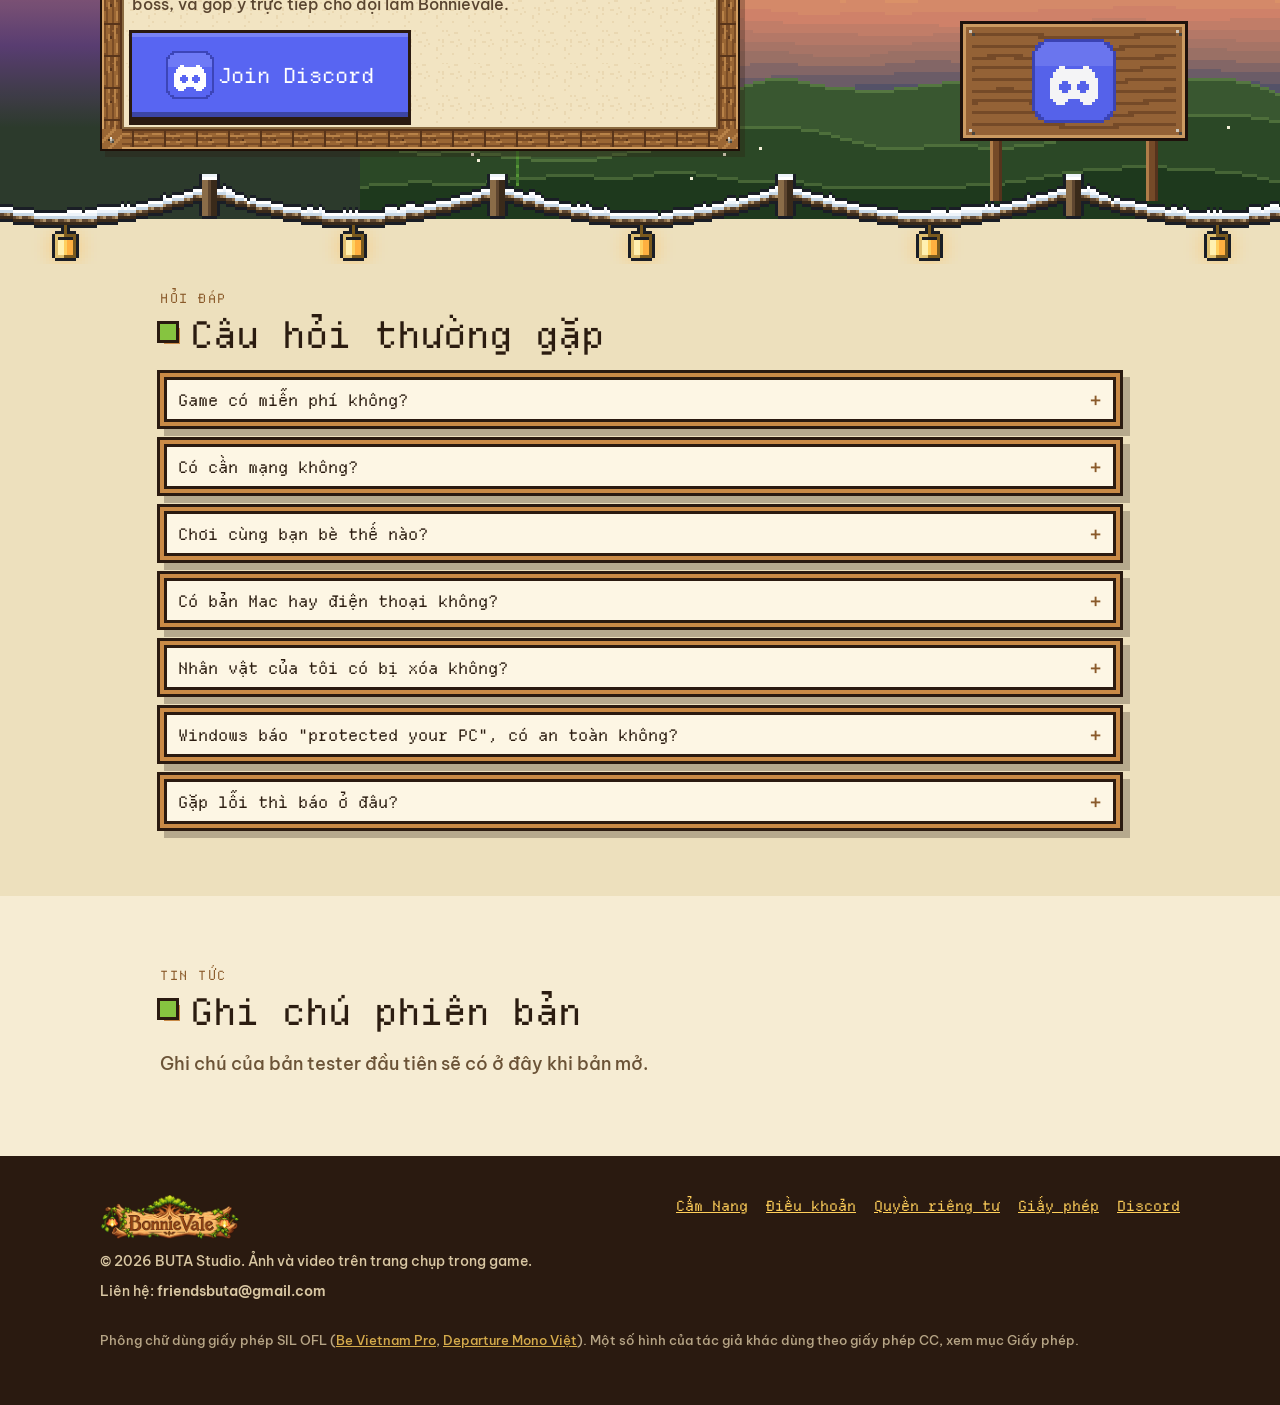
==== commit 34fe188c: "Contact friendsbuta@gmail.com on Privacy, Terms and the footer (QD-P05); CNAME bonnievale.world read" ====
--- a/index.html
+++ b/index.html
@@ -198,7 +198,7 @@
 
 <footer class="foot">
   <div class="wrap foot-grid">
-    <div><img src="img/logo_small.png" alt="Bonnievale" width="150" height="49"><p>© 2026 BUTA Studio. Ảnh và video trên trang chụp trong game.</p></div>
+    <div><img src="img/logo_small.png" alt="Bonnievale" width="150" height="49"><p>© 2026 BUTA Studio. Ảnh và video trên trang chụp trong game.</p><p>Liên hệ: <b class="mail">friendsbuta@gmail.com</b></p></div>
     <nav aria-label="Liên kết cuối trang" class="foot-links"><a href="cam-nang.html">Cẩm Nang</a><a href="dieu-khoan.html">Điều khoản</a><a href="quyen-rieng-tu.html">Quyền riêng tư</a><a href="cam-nang.html#c-credits">Giấy phép</a><a data-discord hidden href="#">Discord</a></nav>
     <p class="fine">Phông chữ dùng giấy phép SIL OFL (<a href="fonts/BeVietnamPro-OFL.txt">Be Vietnam Pro</a>, <a href="fonts/DepartureMonoViet-OFL.txt">Departure Mono Việt</a>). Một số hình của tác giả khác dùng theo giấy phép CC, xem mục Giấy phép.</p>
   </div>
--- a/site.css
+++ b/site.css
@@ -331,3 +331,5 @@
 .discord-card .title { font-size: clamp(1.4rem, 2.6vw, 1.9rem); }
 @media (max-width: 860px) { .community-art { background-position: center bottom, 0 0; opacity: .6; } }
 @media (max-width: 860px) { .intro-grid { grid-template-columns: minmax(0, 1fr); } }
+@media (max-width: 1100px) { .menu { display: none; position: absolute; top: 100%; left: 0; right: 0; flex-direction: column; background: #2a1a10; padding: 8px 12px 14px; box-shadow: 0 4px 0 var(--rim-lo); } .menu.open { display: flex; } .burger { display: block; } .topbar .btn-sm { margin-left: auto; } }
+.menu a { white-space: nowrap; }
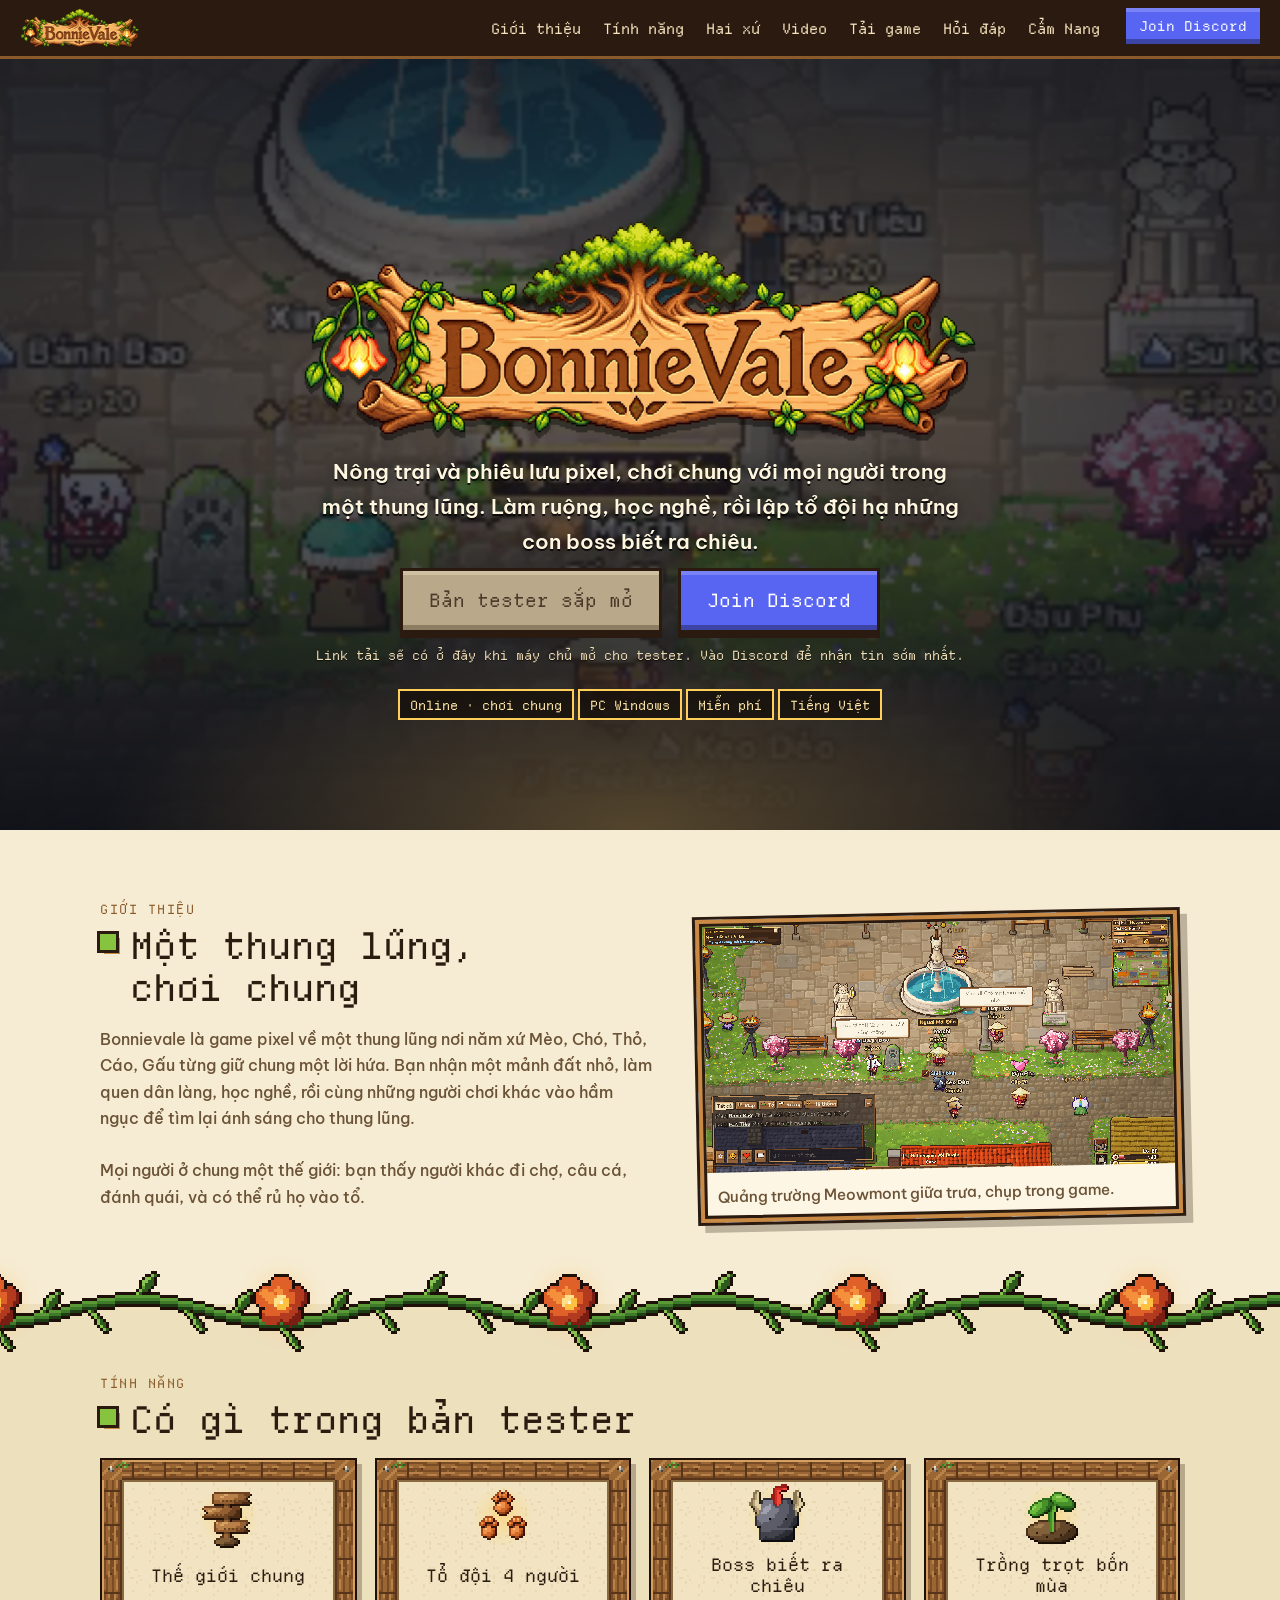
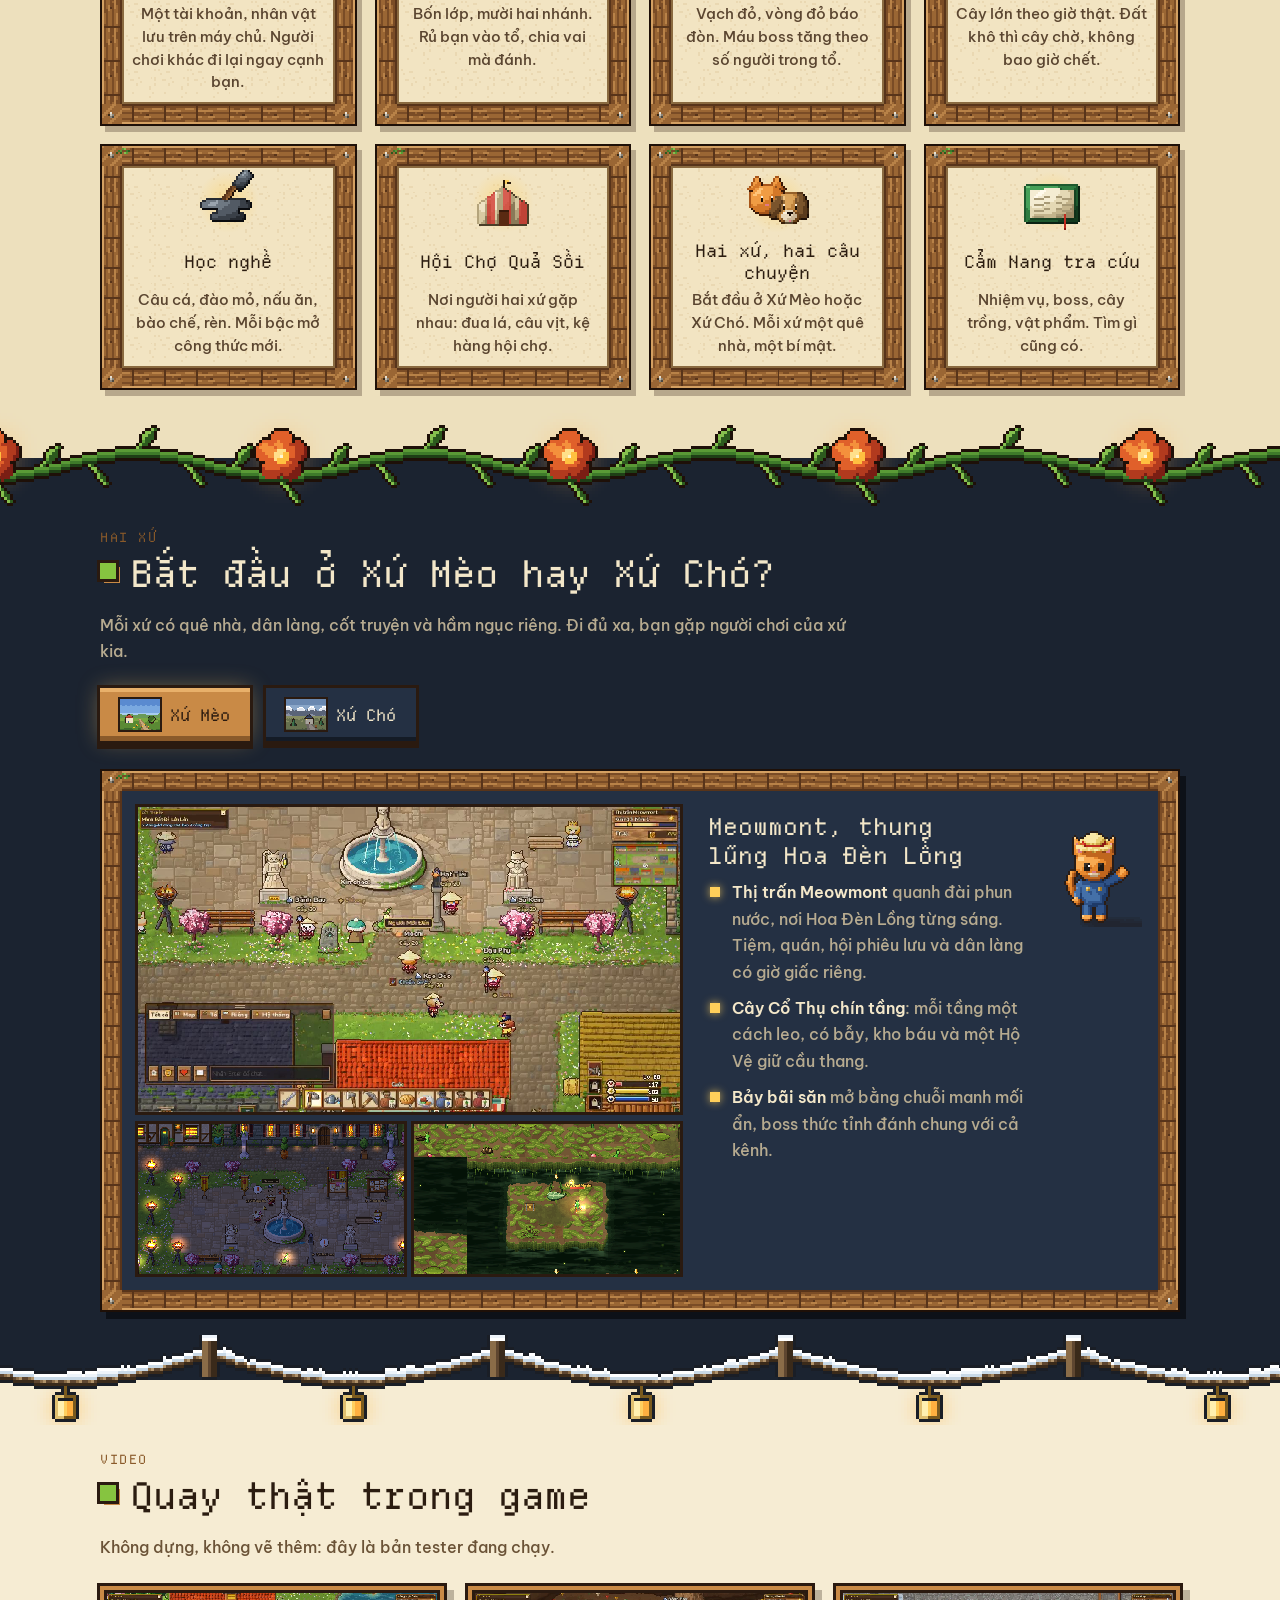
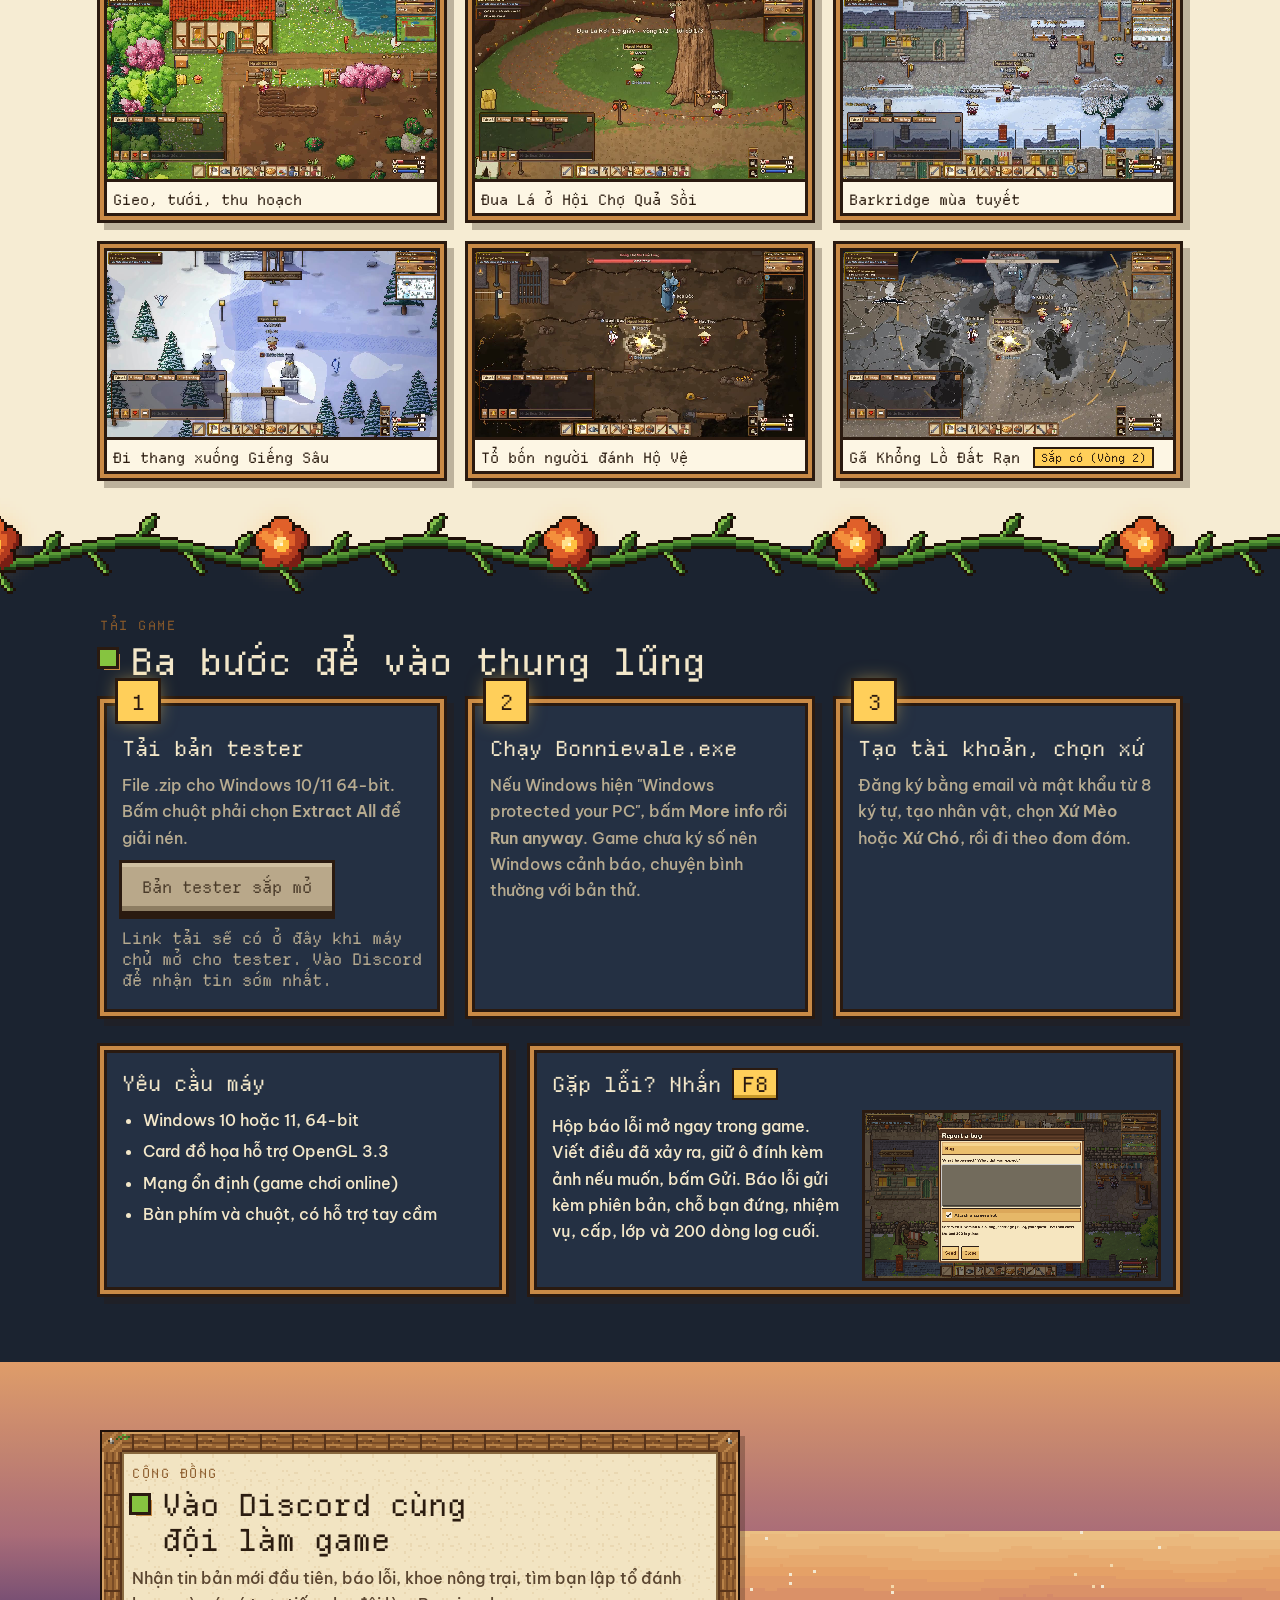
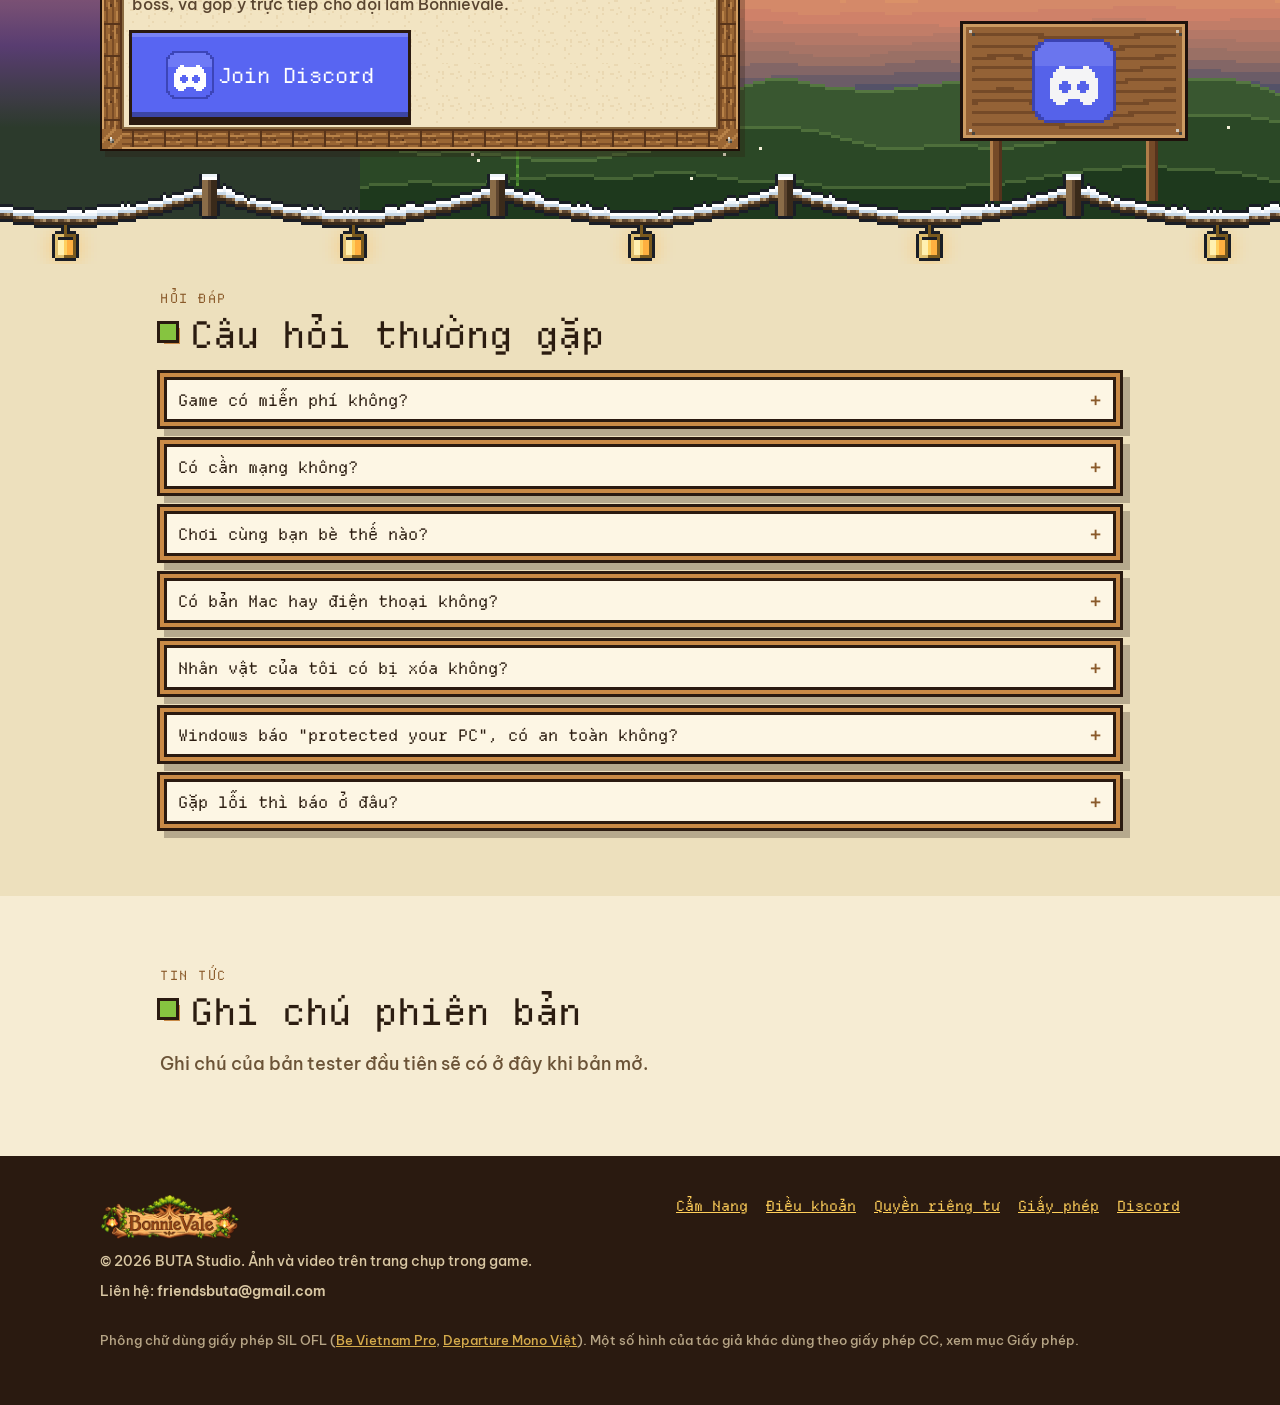
==== commit af476d98: "Boss clip: Gã Khổng Lồ Đất Rạn with a Sắp có (Vòng 2) tag; vào hầm ngục Co-Authored-By: Claude Opus " ====
--- a/index.html
+++ b/index.html
@@ -61,7 +61,7 @@
       <div>
         <div class="eyebrow">Giới thiệu</div>
         <h2 class="title">Một thung lũng, chơi chung</h2>
-        <p class="lead">Bonnievale là game pixel về một thung lũng nơi năm xứ Mèo, Chó, Thỏ, Cáo, Gấu từng giữ chung một lời hứa. Bạn nhận một mảnh đất nhỏ, làm quen dân làng, học nghề, rồi cùng những người chơi khác xuống hầm ngục để tìm lại ánh sáng cho thung lũng.</p>
+        <p class="lead">Bonnievale là game pixel về một thung lũng nơi năm xứ Mèo, Chó, Thỏ, Cáo, Gấu từng giữ chung một lời hứa. Bạn nhận một mảnh đất nhỏ, làm quen dân làng, học nghề, rồi cùng những người chơi khác vào hầm ngục để tìm lại ánh sáng cho thung lũng.</p>
         <p class="lead">Mọi người ở chung một thế giới: bạn thấy người khác đi chợ, câu cá, đánh quái, và có thể rủ họ vào tổ.</p>
       </div>
       <figure class="shot frame tilt"><img src="img/shots/plaza.png" alt="Năm người chơi quanh đài phun nước Meowmont" width="1280" height="672" loading="lazy"><figcaption>Quảng trường Meowmont giữa trưa, chụp trong game.</figcaption></figure>
--- a/site.css
+++ b/site.css
@@ -333,3 +333,4 @@
 @media (max-width: 860px) { .intro-grid { grid-template-columns: minmax(0, 1fr); } }
 @media (max-width: 1100px) { .menu { display: none; position: absolute; top: 100%; left: 0; right: 0; flex-direction: column; background: #2a1a10; padding: 8px 12px 14px; box-shadow: 0 4px 0 var(--rim-lo); } .menu.open { display: flex; } .burger { display: block; } .topbar .btn-sm { margin-left: auto; } }
 .menu a { white-space: nowrap; }
+.tag-soon { display: inline-block; font: .7rem var(--f-pixel); padding: 1px 6px; margin-left: 6px; color: #2a1a10; background: var(--lantern); box-shadow: 0 0 0 2px var(--outline); vertical-align: 1px; }
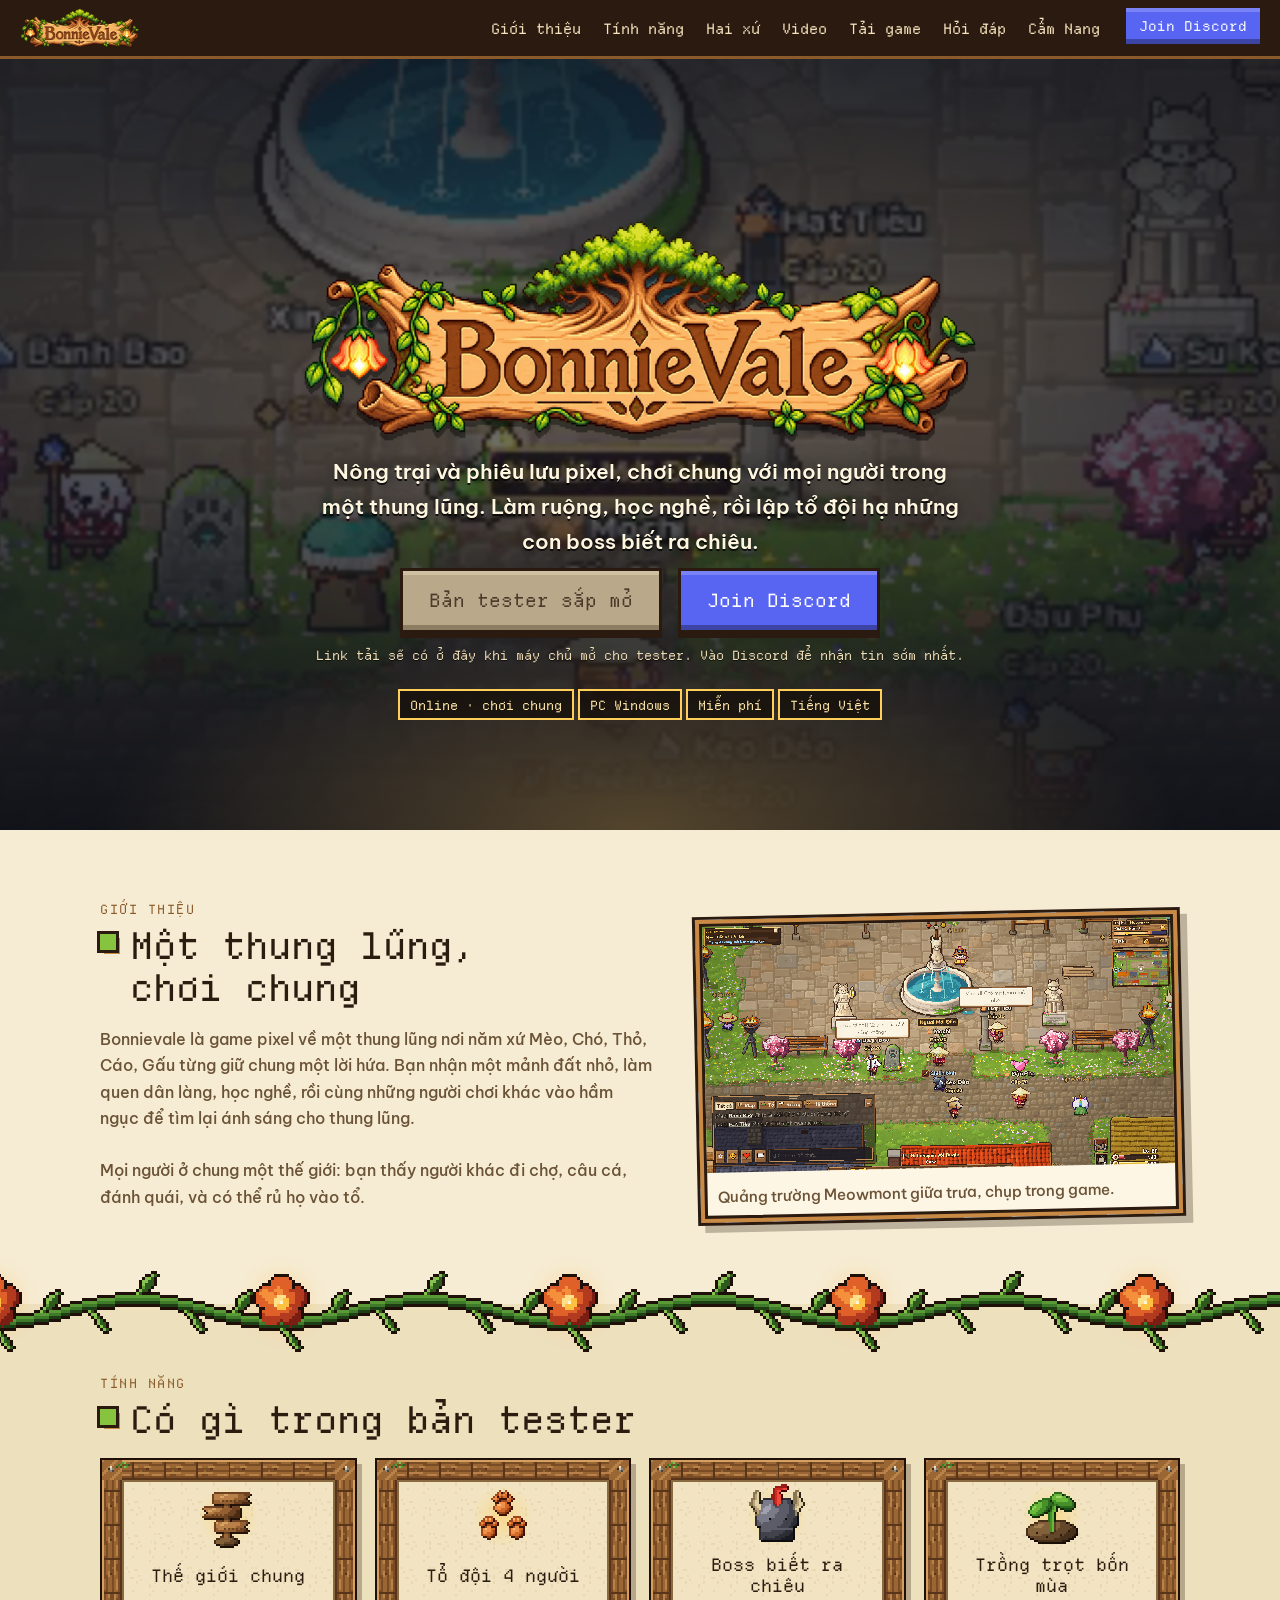
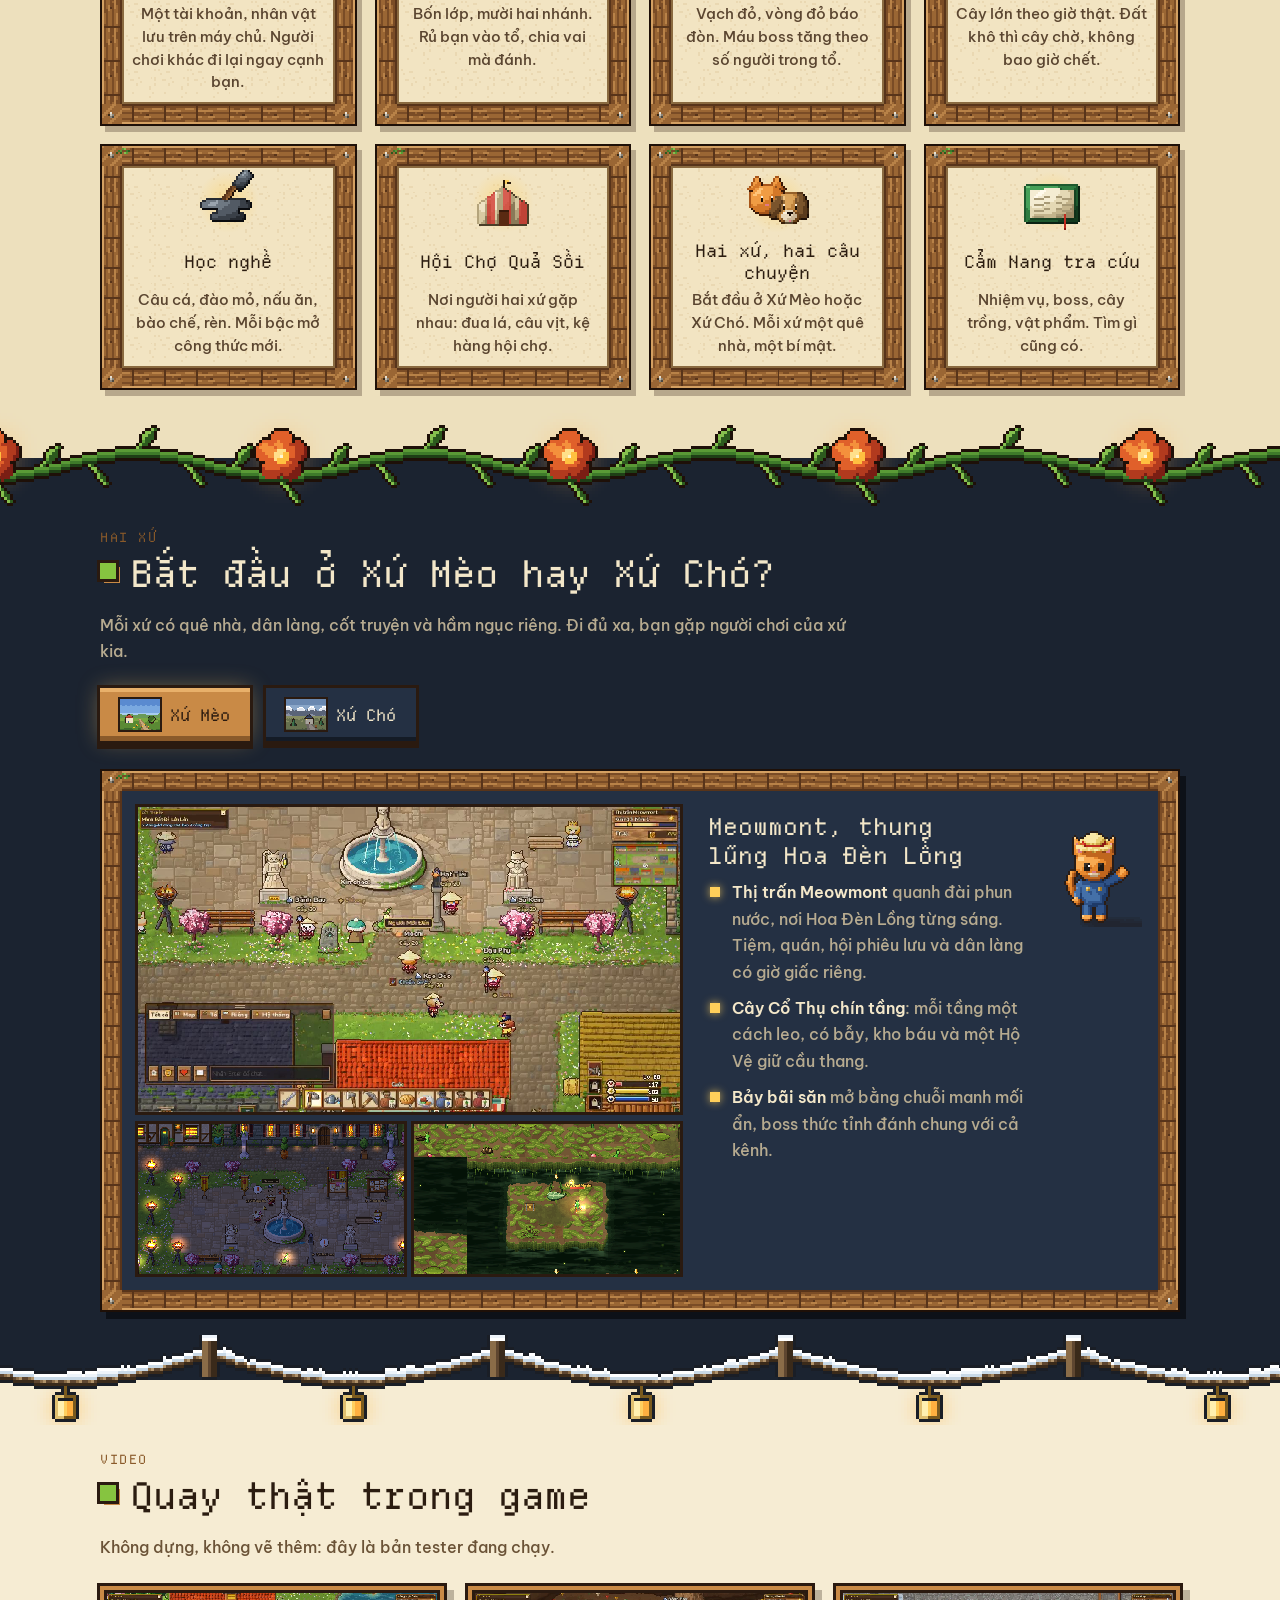
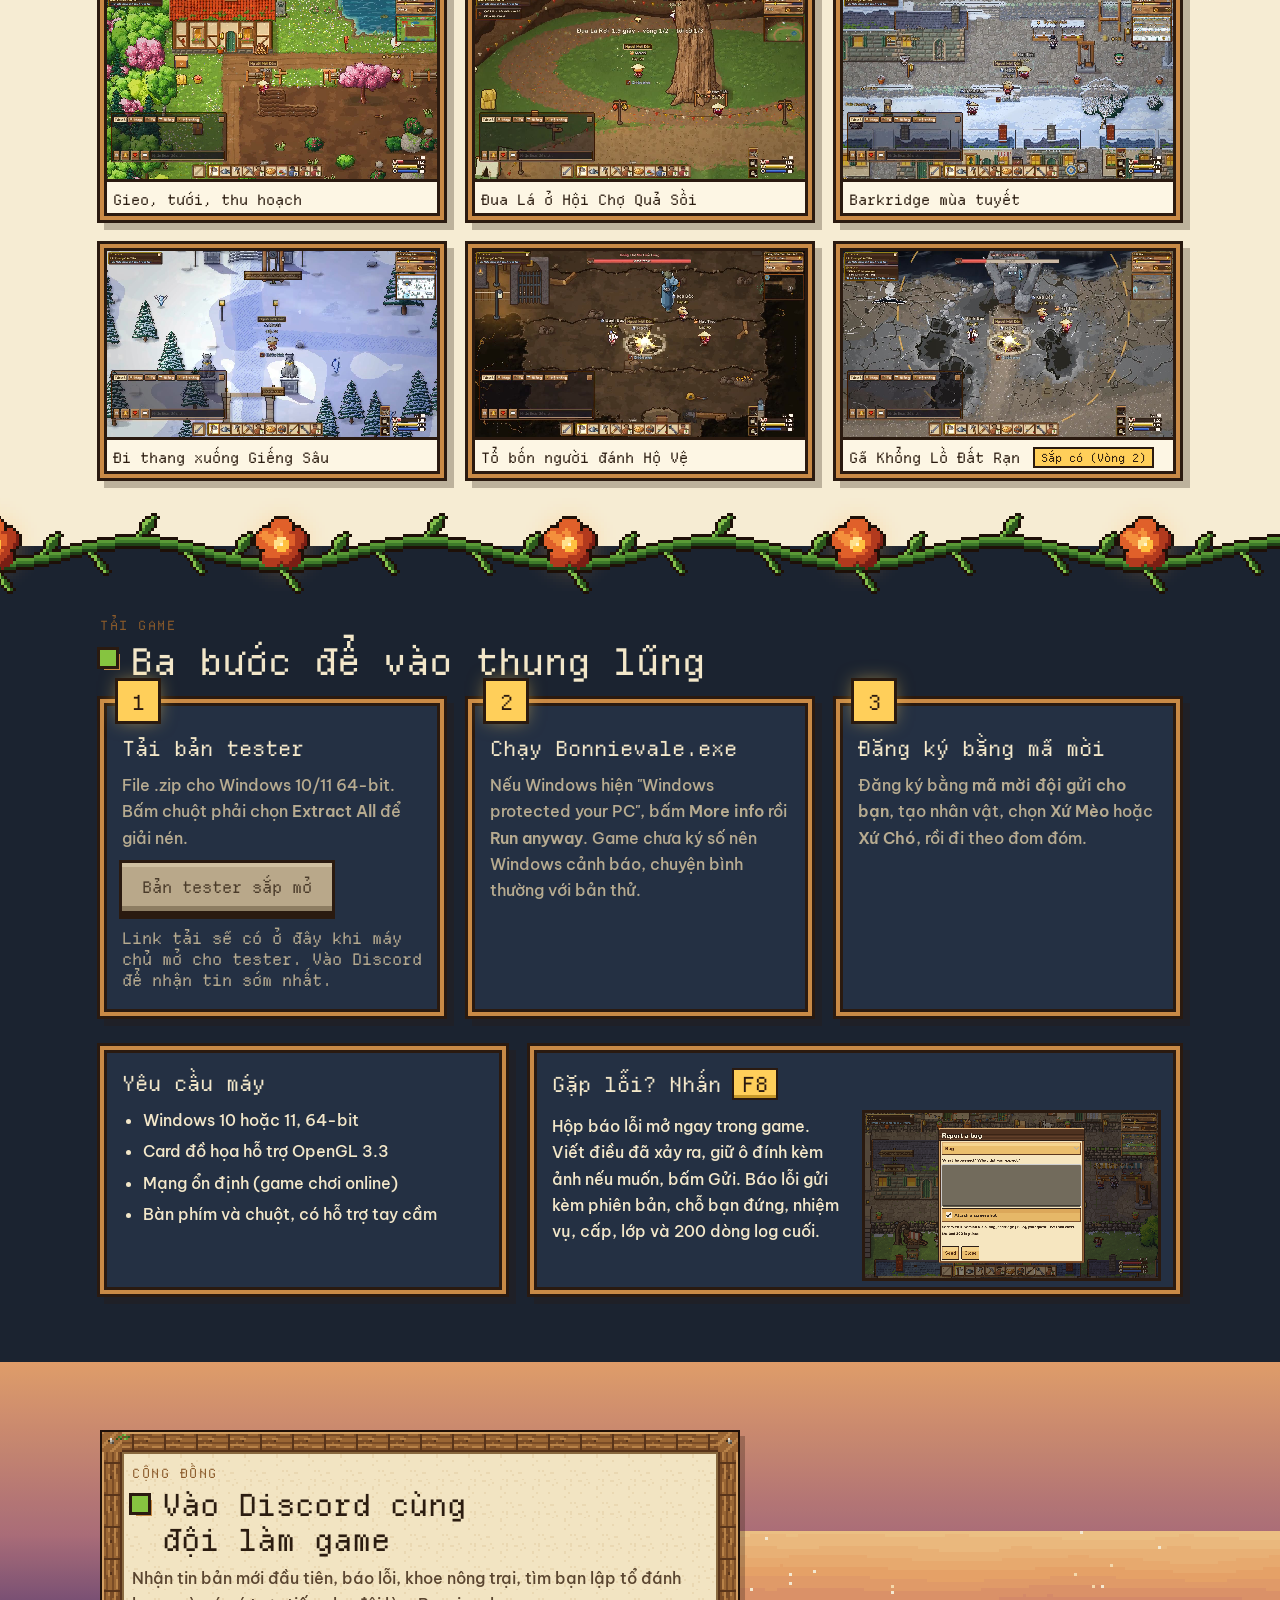
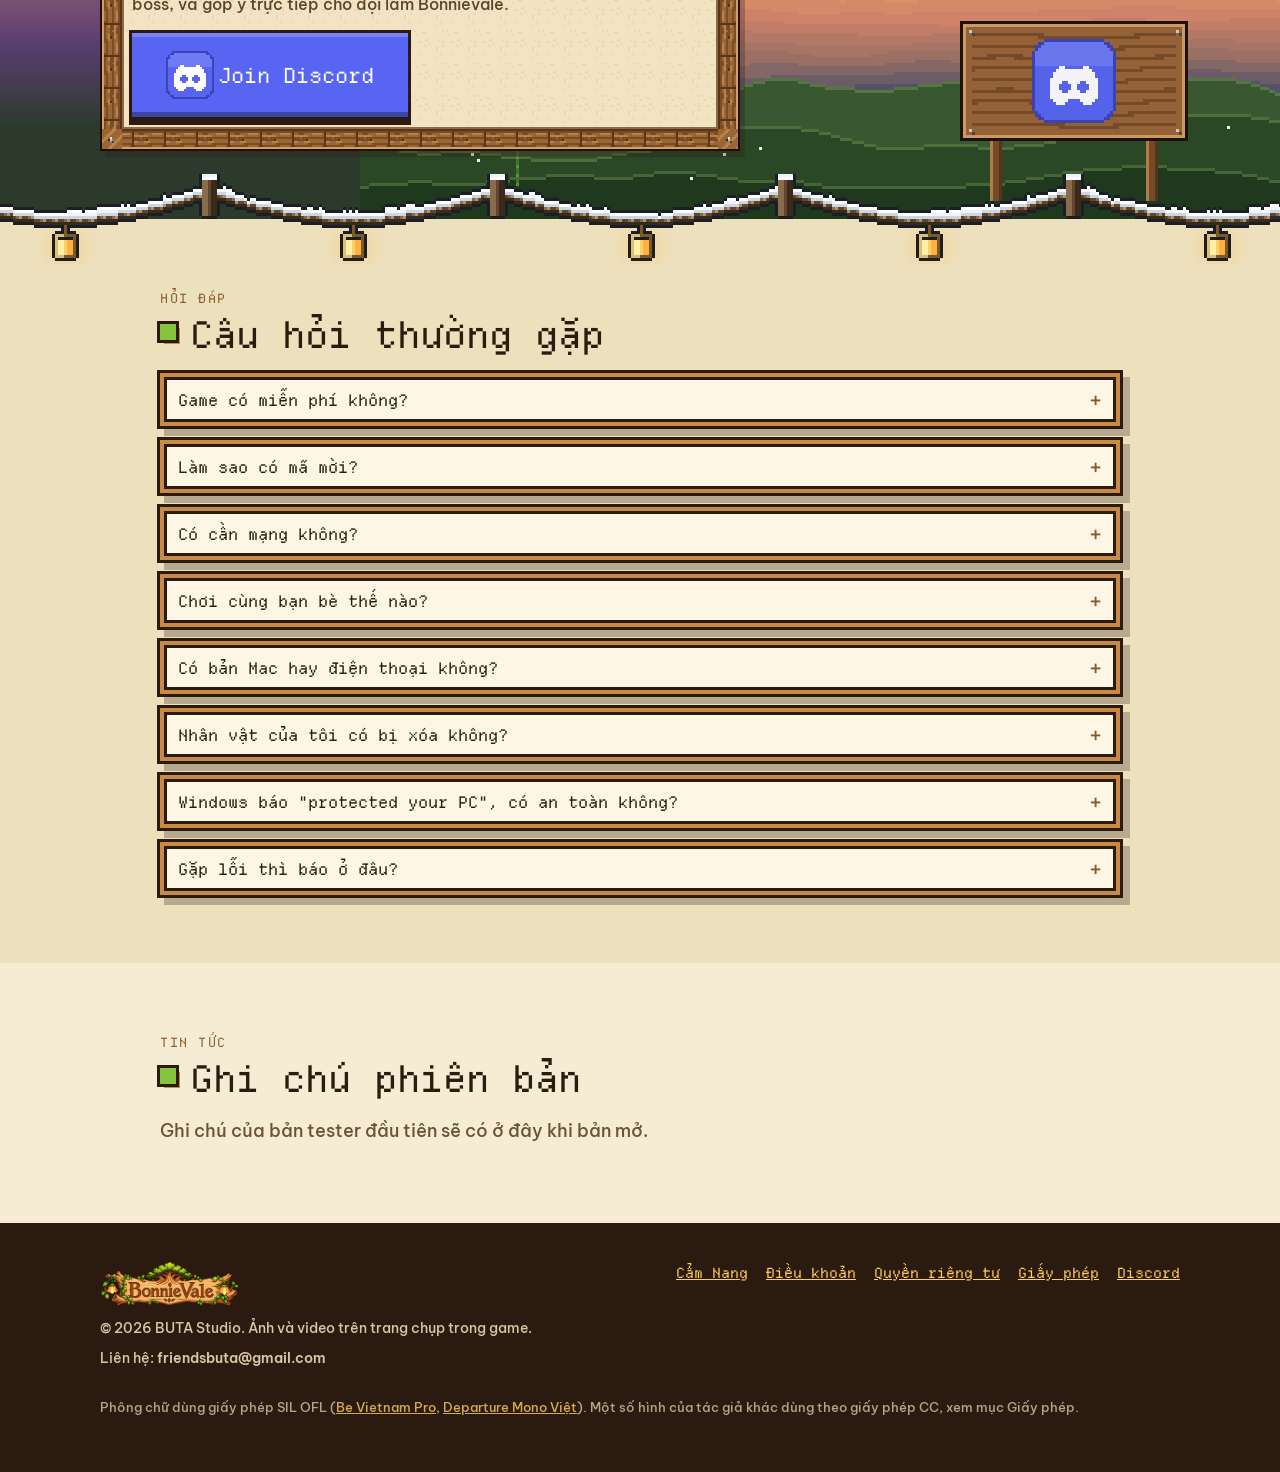
==== commit fd6857c6: "Tester by invite code (QD-K22): step 3 and a FAQ entry Co-Authored-By: Claude Opus 5.5 <noreply@anth" ====
--- a/index.html
+++ b/index.html
@@ -147,7 +147,7 @@
     <ol class="steps3">
       <li class="frame"><span class="num">1</span><h3>Tải bản tester</h3><p>File .zip cho Windows 10/11 64-bit. Bấm chuột phải chọn <b>Extract All</b> để giải nén.</p><a class="btn" data-download href="#tai">Tải bản tester</a><p class="cta-note" data-download-note></p></li>
       <li class="frame"><span class="num">2</span><h3>Chạy Bonnievale.exe</h3><p>Nếu Windows hiện "Windows protected your PC", bấm <b>More info</b> rồi <b>Run anyway</b>. Game chưa ký số nên Windows cảnh báo, chuyện bình thường với bản thử.</p></li>
-      <li class="frame"><span class="num">3</span><h3>Tạo tài khoản, chọn xứ</h3><p>Đăng ký bằng email và mật khẩu từ 8 ký tự, tạo nhân vật, chọn <b>Xứ Mèo</b> hoặc <b>Xứ Chó</b>, rồi đi theo đom đóm.</p></li>
+      <li class="frame"><span class="num">3</span><h3>Đăng ký bằng mã mời</h3><p>Đăng ký bằng <b>mã mời đội gửi cho bạn</b>, tạo nhân vật, chọn <b>Xứ Mèo</b> hoặc <b>Xứ Chó</b>, rồi đi theo đom đóm.</p></li>
     </ol>
     <div class="req-row">
       <div class="req frame"><h3>Yêu cầu máy</h3><ul><li>Windows 10 hoặc 11, 64-bit</li><li>Card đồ họa hỗ trợ OpenGL 3.3</li><li>Mạng ổn định (game chơi online)</li><li>Bàn phím và chuột, có hỗ trợ tay cầm</li></ul></div>
@@ -177,6 +177,7 @@
     <h2 class="title">Câu hỏi thường gặp</h2>
     <div class="faq">
       <details class="frame"><summary>Game có miễn phí không?</summary><p>Có. Bản tester miễn phí hoàn toàn, không có gì phải trả tiền.</p></details>
+      <details class="frame"><summary>Làm sao có mã mời?</summary><p>Bản tester đang mời một nhóm nhỏ 40 người. Theo dõi trang này để biết đợt mời tiếp theo.</p></details>
       <details class="frame"><summary>Có cần mạng không?</summary><p>Có. Bonnievale Online lưu nhân vật trên máy chủ và mọi người chơi chung một thế giới, nên cần mạng ổn định suốt lúc chơi.</p></details>
       <details class="frame"><summary>Chơi cùng bạn bè thế nào?</summary><p>Cứ đăng nhập là bạn ở chung thế giới với mọi người. Gặp bạn trên bản đồ thì mời vào tổ (tối đa 4 người) để cùng đánh Hộ Vệ và boss săn.</p></details>
       <details class="frame"><summary>Có bản Mac hay điện thoại không?</summary><p>Bản tester hiện chỉ có cho PC Windows. Các bản khác sẽ báo trên Discord khi sẵn sàng.</p></details>
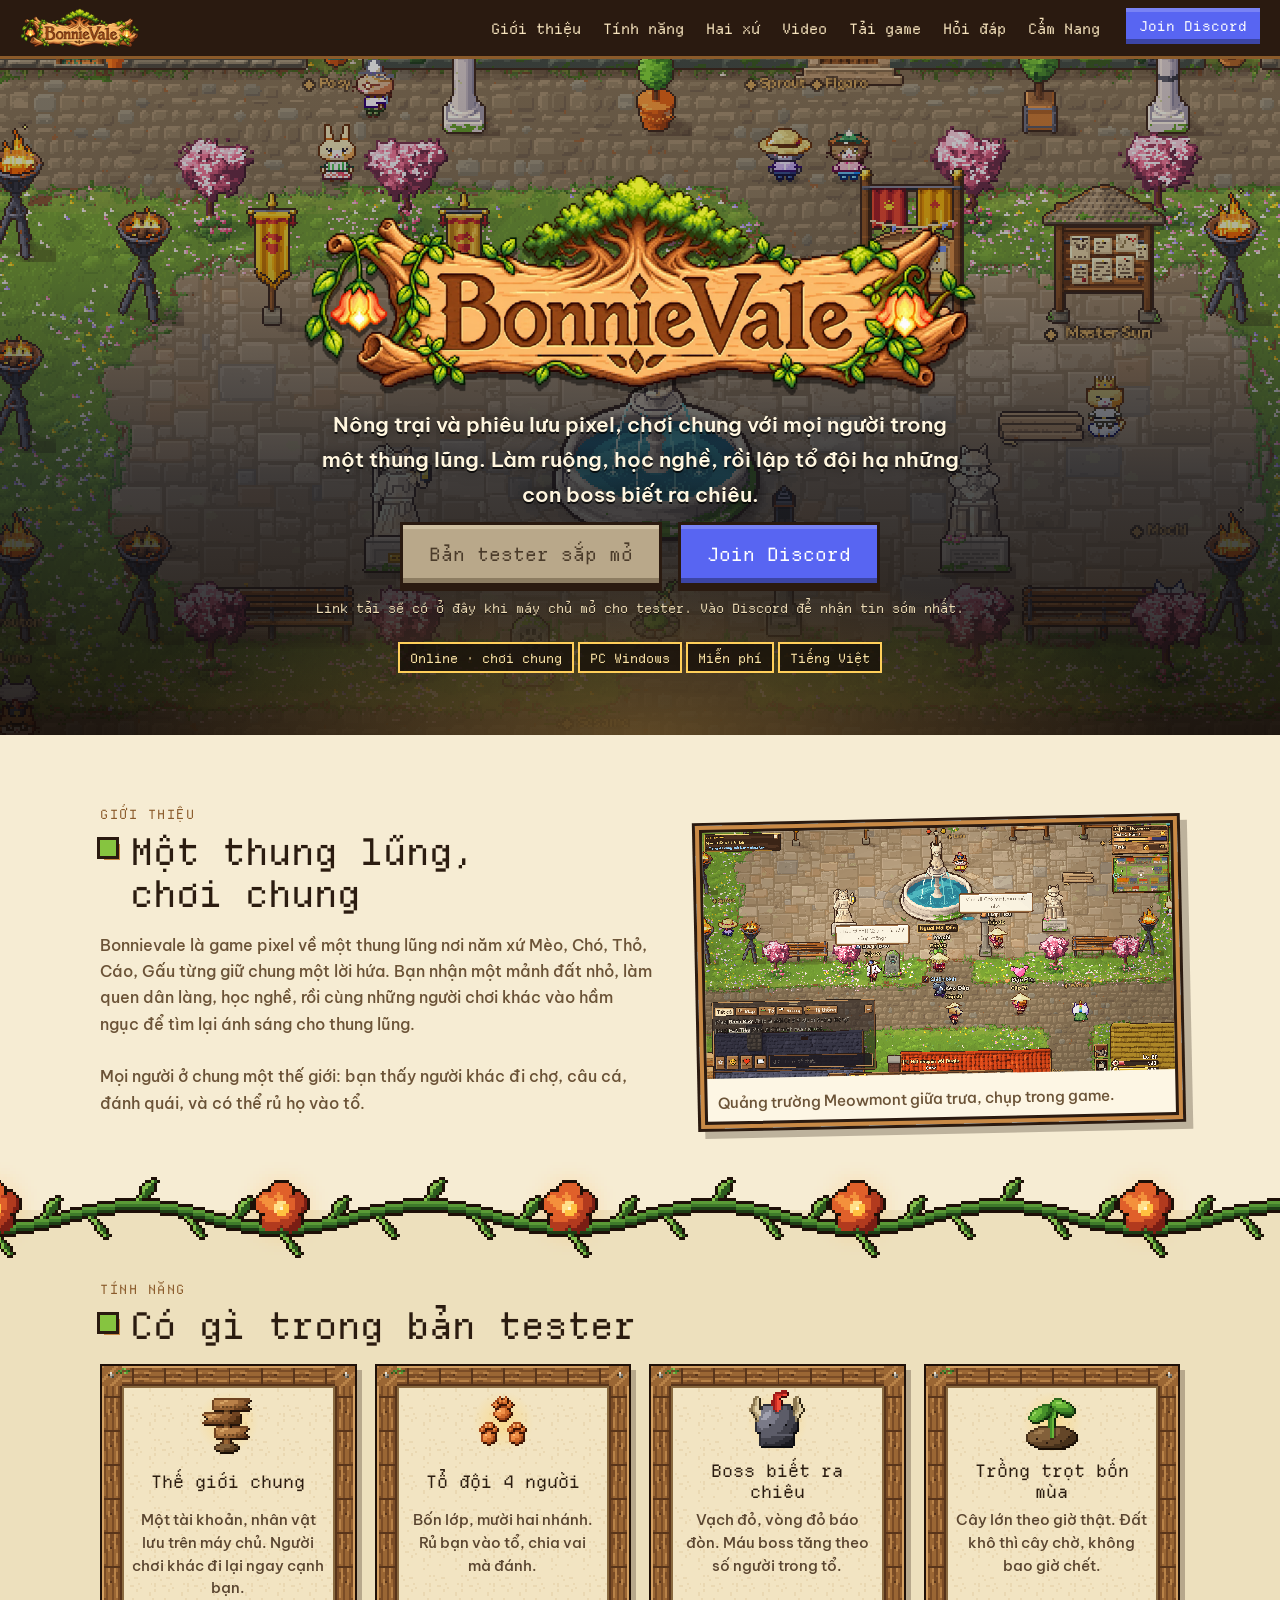
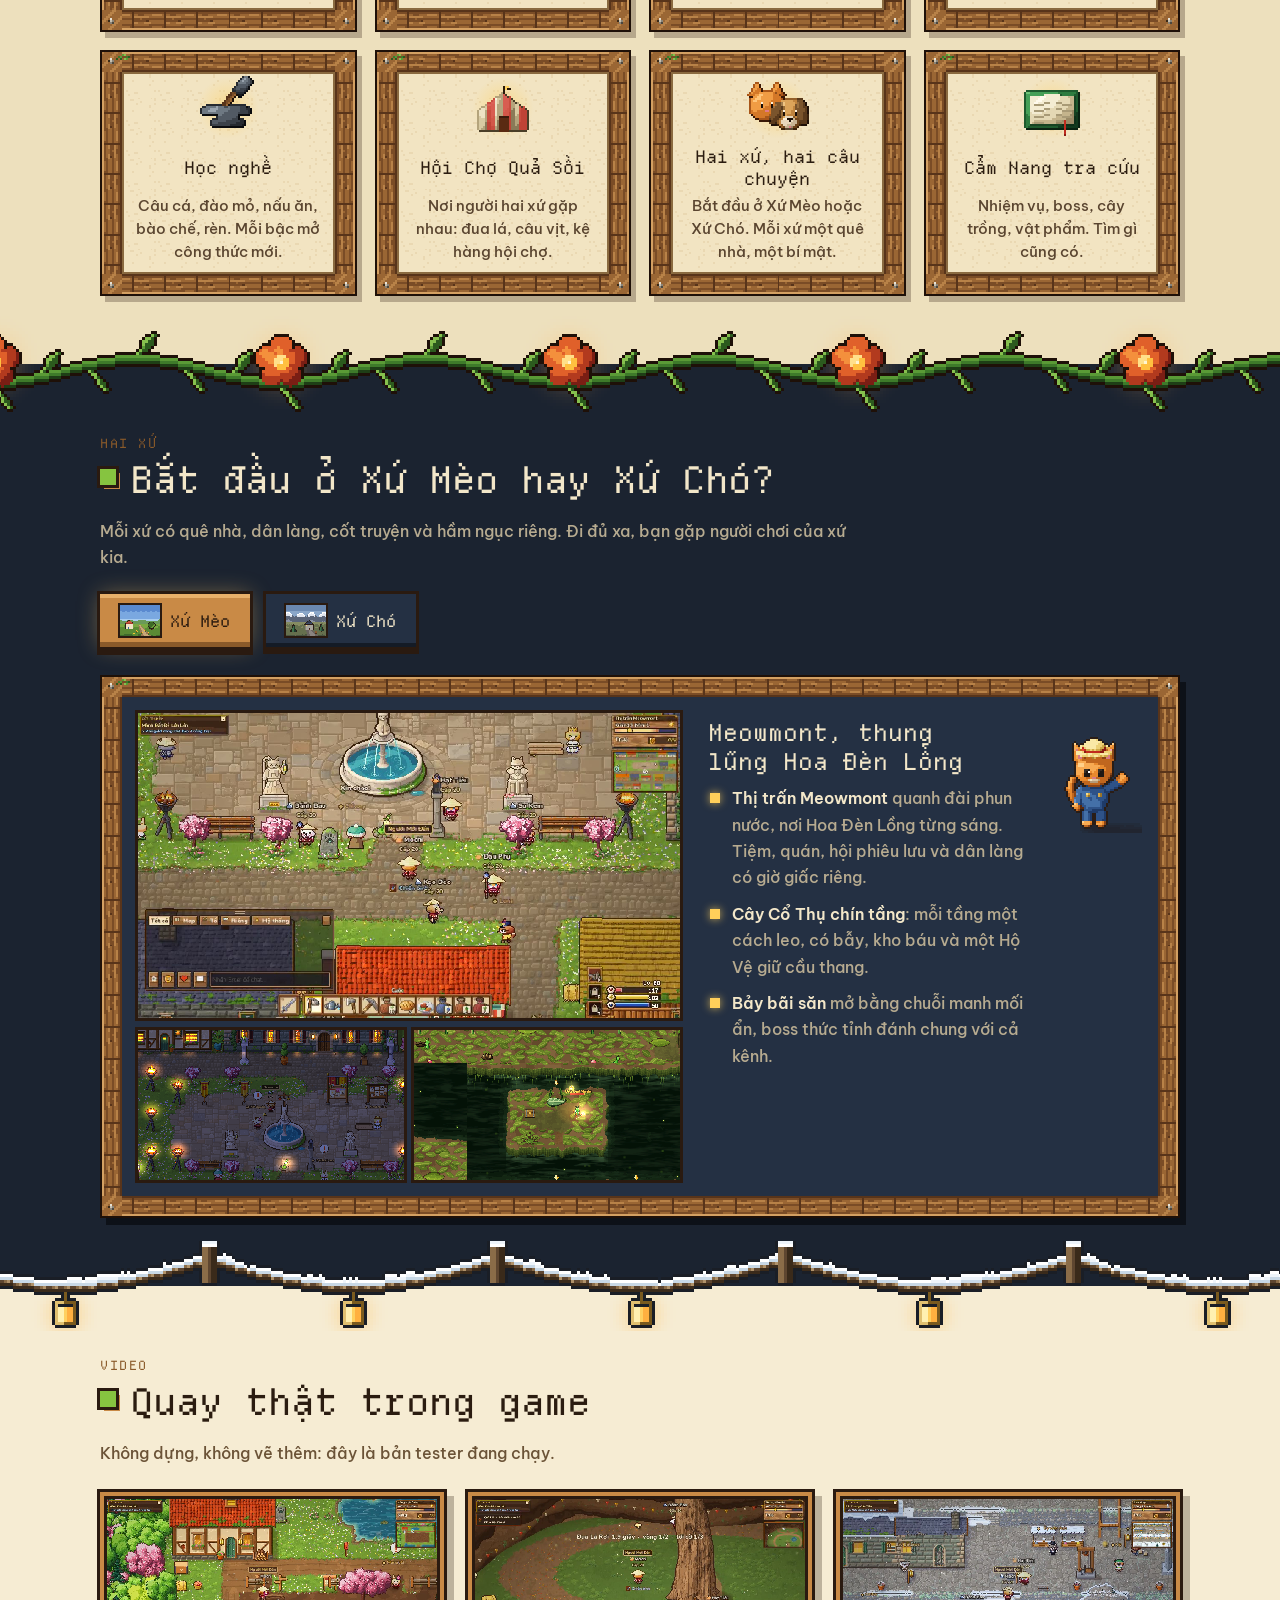
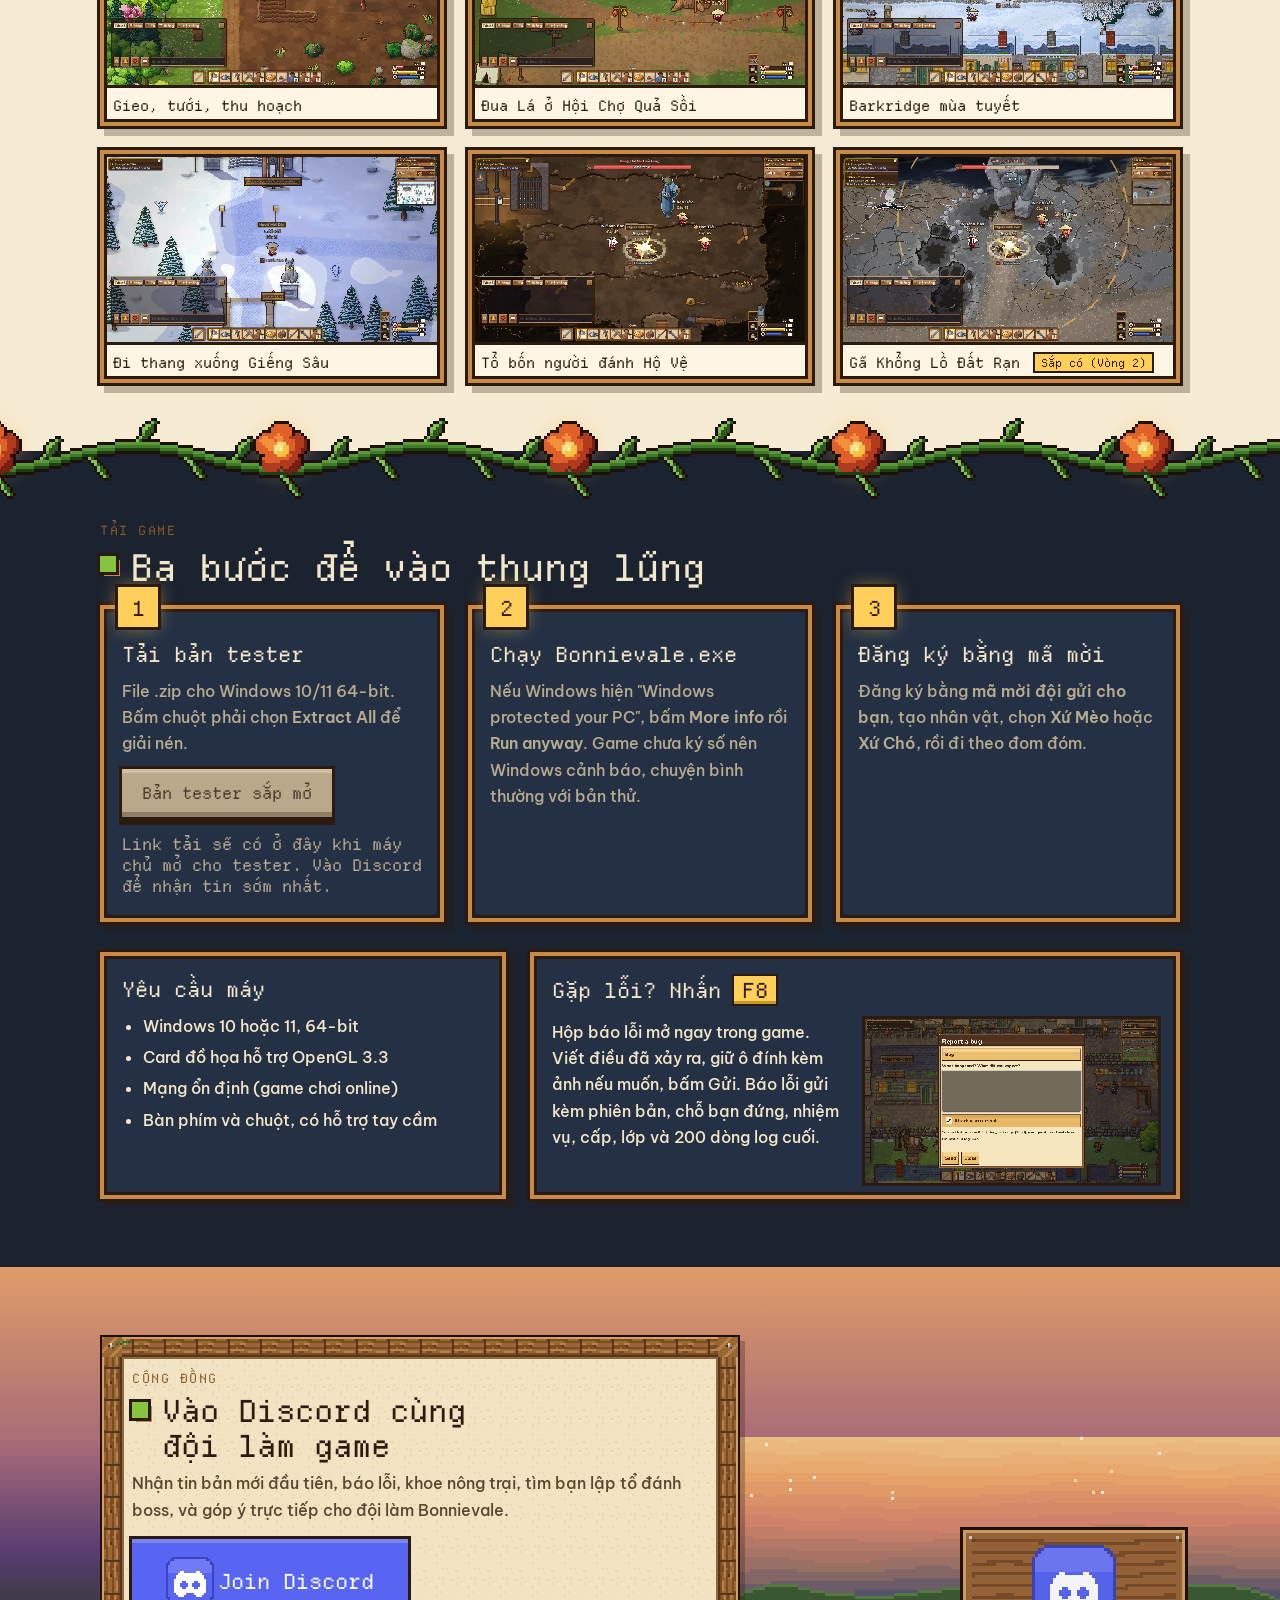
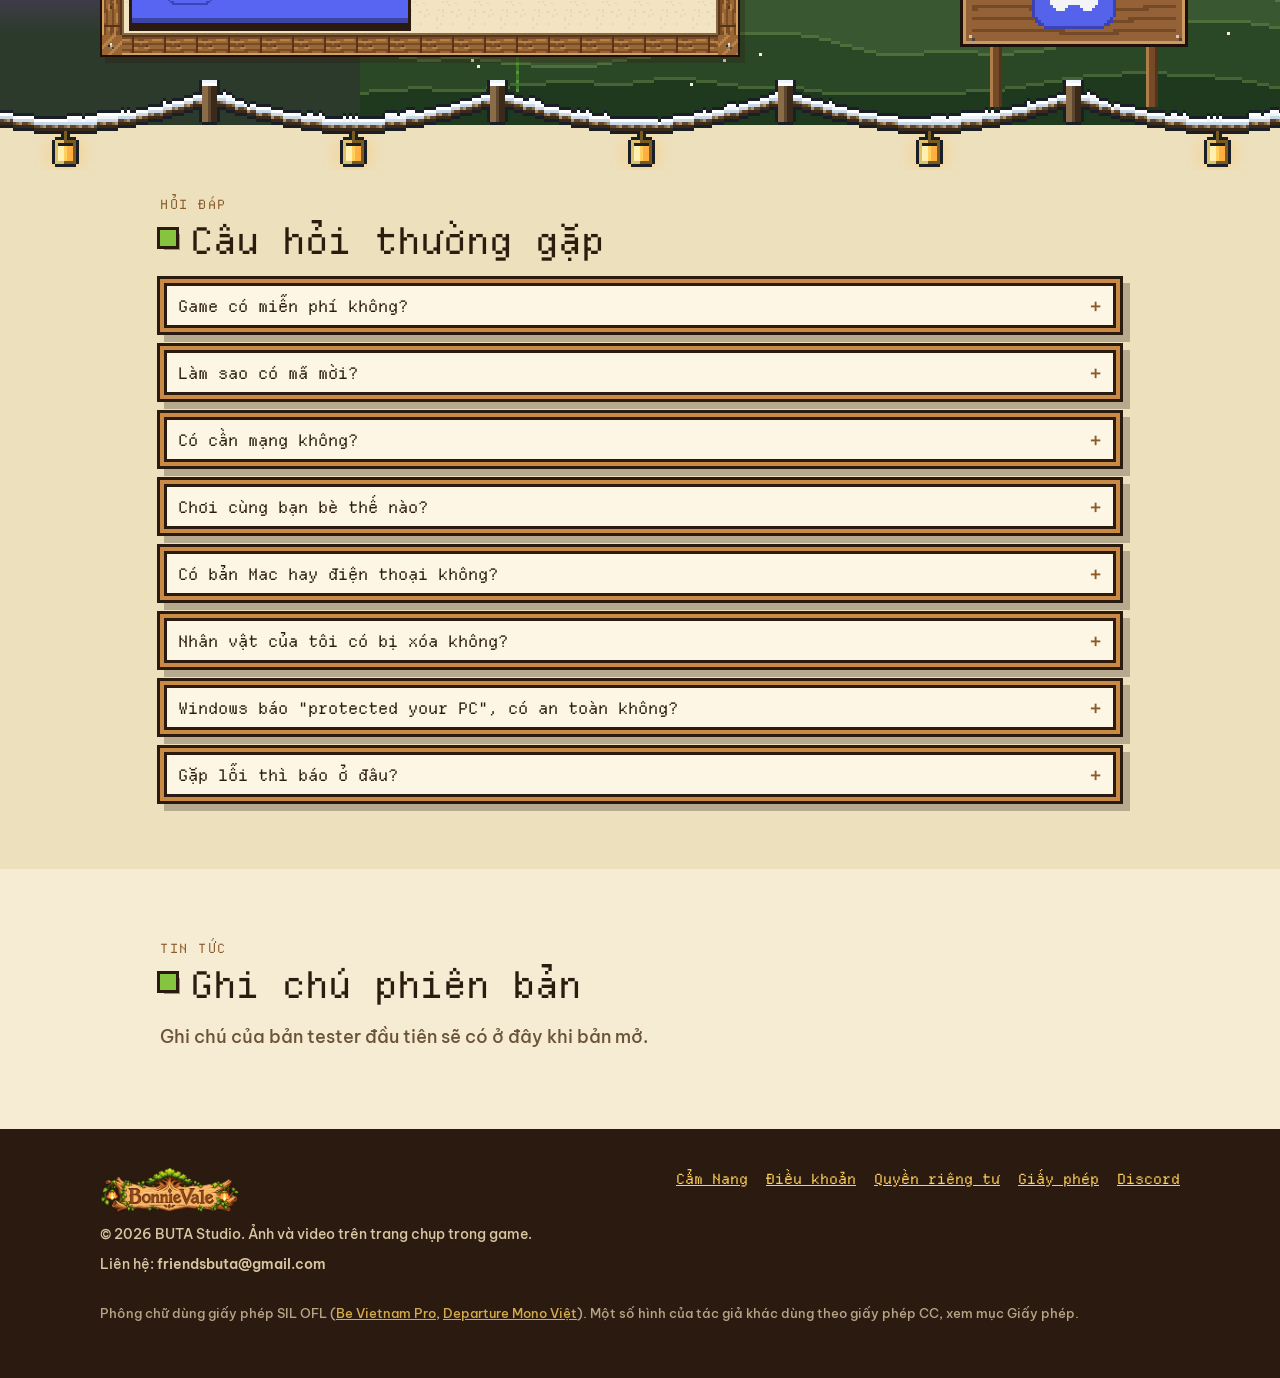
==== commit a04bec19: "M60: still hero - one HUD-free Meowmont picture at exactly 2x, no video, zoom, pan or blur, only a f" ====
--- a/index.html
+++ b/index.html
@@ -16,7 +16,10 @@
 <meta name="twitter:card" content="summary_large_image">
 <meta name="theme-color" content="#2a1a10">
 <link rel="icon" href="img/icon.png">
-<link rel="preload" as="image" href="video/hero_bg.jpg">
+<link rel="preload" as="image" href="img/shots/hero_meowmont.png">
+<link rel="preload" as="font" type="font/ttf" href="fonts/bevietnam-500.ttf" crossorigin>
+<link rel="preload" as="font" type="font/ttf" href="fonts/bevietnam-600.ttf" crossorigin>
+<link rel="preload" as="font" type="font/otf" href="fonts/departure-viet.otf" crossorigin>
 <link rel="stylesheet" href="site.css">
 </head>
 <body>
@@ -39,10 +42,9 @@
 <main>
 <section class="hero" aria-label="Bonnievale Online">
   <div class="hero-media">
-    <video id="hero-video" muted loop playsinline preload="none" aria-hidden="true" hidden></video>
   </div>
   <div class="glow" aria-hidden="true"></div>
-  <div class="motes" data-motes="18" aria-hidden="true"></div>
+  <div class="motes" data-motes="10" aria-hidden="true"></div>
   <div class="hero-inner">
     <img class="hero-logo" src="img/logo.png" alt="Bonnievale" width="980" height="322">
     <p class="hero-tag">Nông trại và phiêu lưu pixel, chơi chung với mọi người trong một thung lũng. Làm ruộng, học nghề, rồi lập tổ đội hạ những con boss biết ra chiêu.</p>
--- a/site.css
+++ b/site.css
@@ -1,6 +1,6 @@
-@font-face { font-family: "Departure Viet"; src: url(fonts/departure-viet.otf) format("opentype"); font-display: swap; }
-@font-face { font-family: "Be Vietnam Pro"; src: url(fonts/bevietnam-500.ttf) format("truetype"); font-weight: 500; font-display: swap; }
-@font-face { font-family: "Be Vietnam Pro"; src: url(fonts/bevietnam-600.ttf) format("truetype"); font-weight: 600 800; font-display: swap; }
+@font-face { font-family: "Departure Viet"; src: url(fonts/departure-viet.otf) format("opentype"); font-display: optional; }
+@font-face { font-family: "Be Vietnam Pro"; src: url(fonts/bevietnam-500.ttf) format("truetype"); font-weight: 500; font-display: optional; }
+@font-face { font-family: "Be Vietnam Pro"; src: url(fonts/bevietnam-600.ttf) format("truetype"); font-weight: 600 800; font-display: optional; }
 
 /* Layout: the new carved-wood logo sets the tone - warm wood frames on parchment by day,
    a lantern-lit night band for downloading; every picture is a real 1x capture from the game. */
@@ -334,3 +334,13 @@
 @media (max-width: 1100px) { .menu { display: none; position: absolute; top: 100%; left: 0; right: 0; flex-direction: column; background: #2a1a10; padding: 8px 12px 14px; box-shadow: 0 4px 0 var(--rim-lo); } .menu.open { display: flex; } .burger { display: block; } .topbar .btn-sm { margin-left: auto; } }
 .menu a { white-space: nowrap; }
 .tag-soon { display: inline-block; font: .7rem var(--f-pixel); padding: 1px 6px; margin-left: 6px; color: #2a1a10; background: var(--lantern); box-shadow: 0 0 0 2px var(--outline); vertical-align: 1px; }
+
+/* M60: a still hero - one HUD-free game picture at exactly 2x (3x on very wide screens), no zoom, pan, blur or video */
+.hero-media { background: #1b2330 url(img/shots/hero_meowmont.png) center center / 1920px 1080px no-repeat; image-rendering: pixelated; filter: none; transform: none; }
+@media (min-width: 1921px) { .hero-media { background-size: 2880px 1620px; } }
+@media (max-width: 960px) { .hero-media { background-size: 1920px 1080px; } }
+.hero-media::after { background: linear-gradient(180deg, rgba(14, 18, 28, .25) 0%, rgba(14, 18, 28, .35) 30%, rgba(14, 18, 28, .72) 62%, rgba(18, 12, 8, .9) 100%); }
+.hero-logo { animation: none; filter: drop-shadow(0 6px 0 rgba(0, 0, 0, .45)); }
+.hero { min-height: 0; }
+.hero-inner { padding-block: clamp(56px, 9vw, 118px) 64px; }
+.hero .motes .mote { will-change: transform, opacity; }
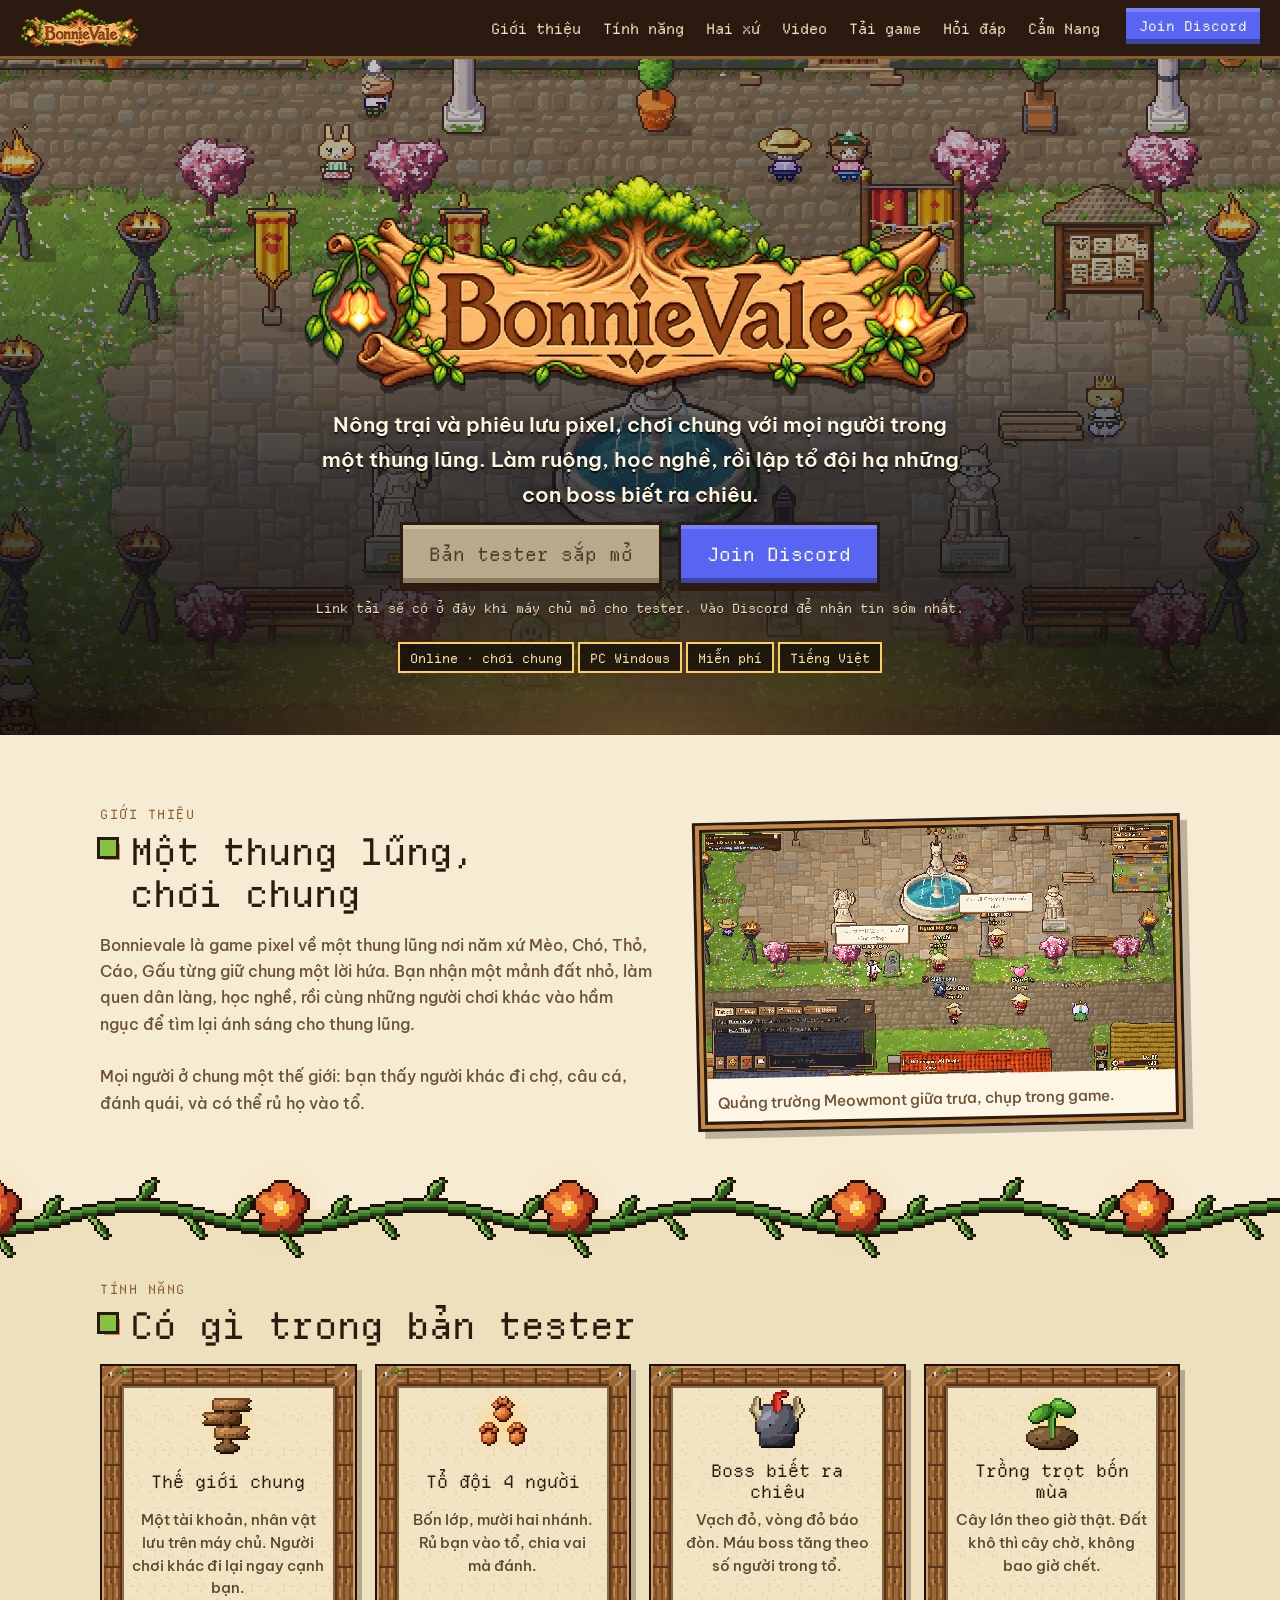
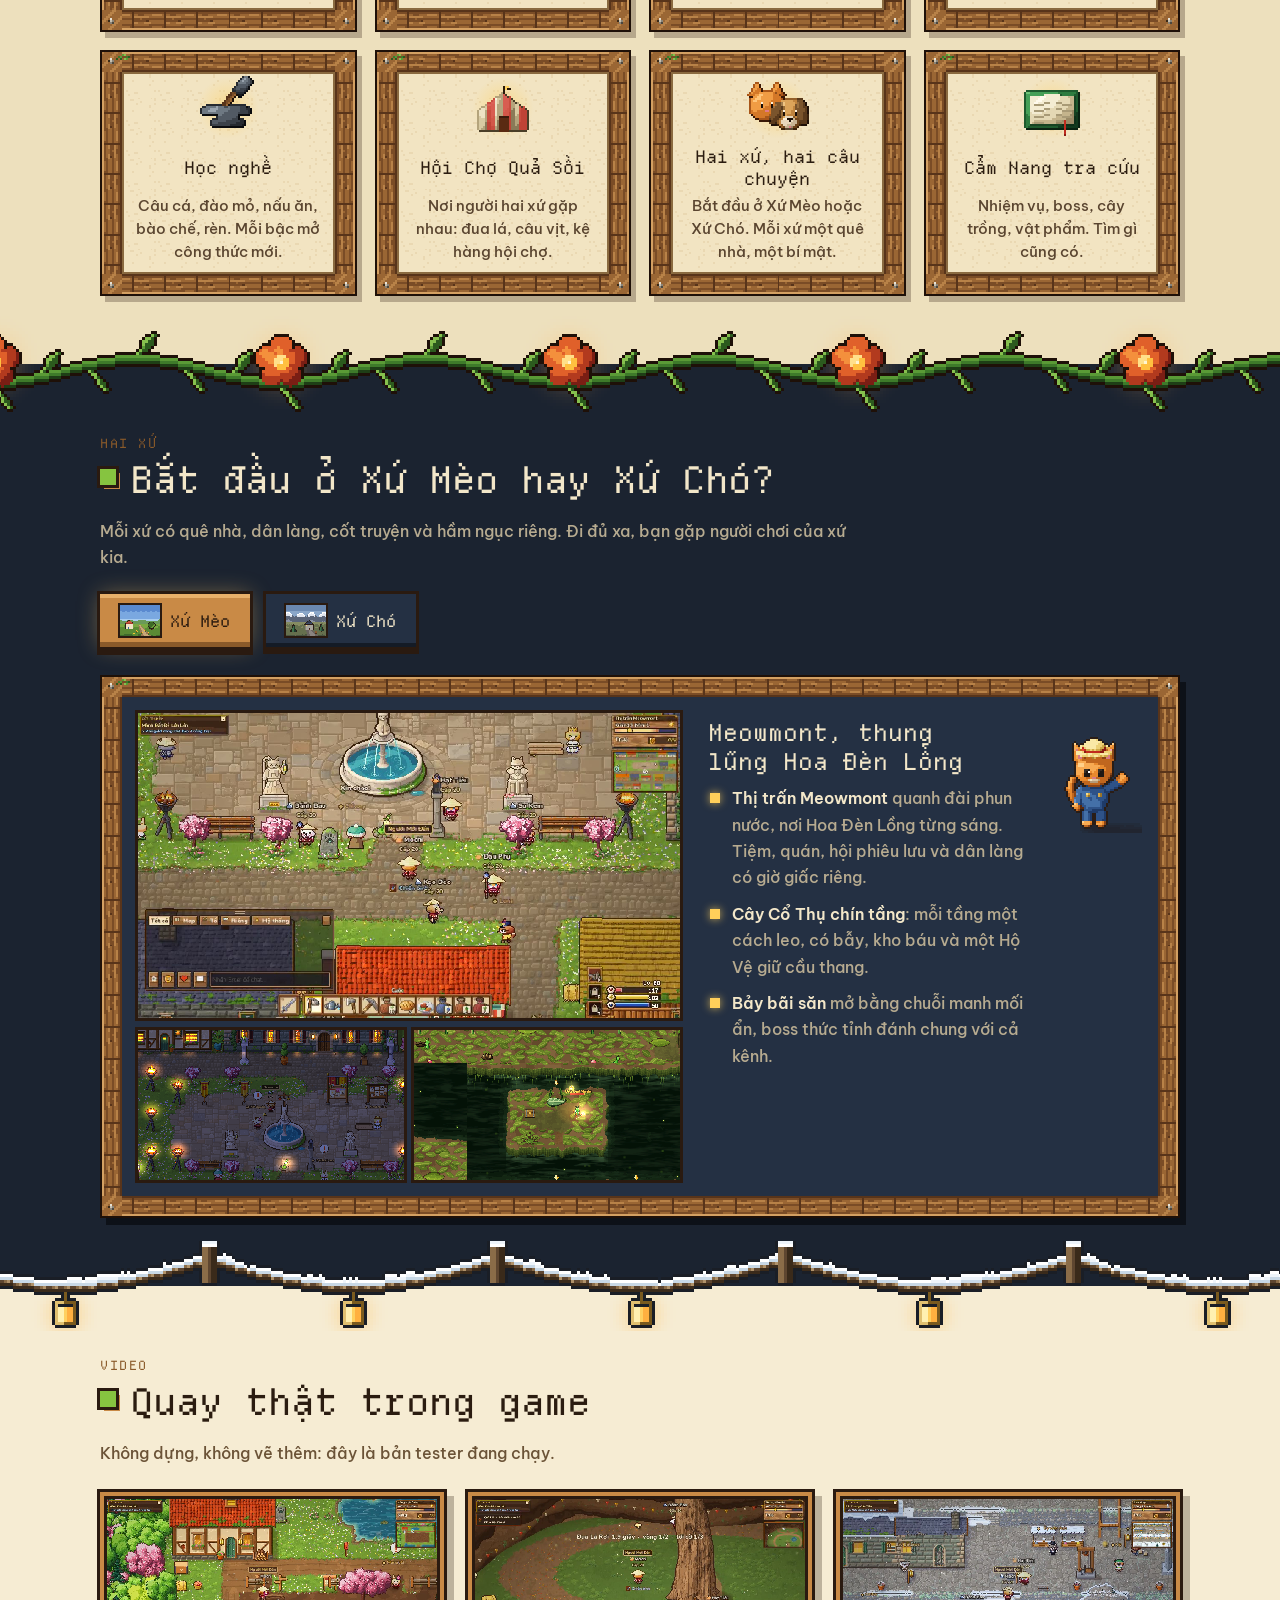
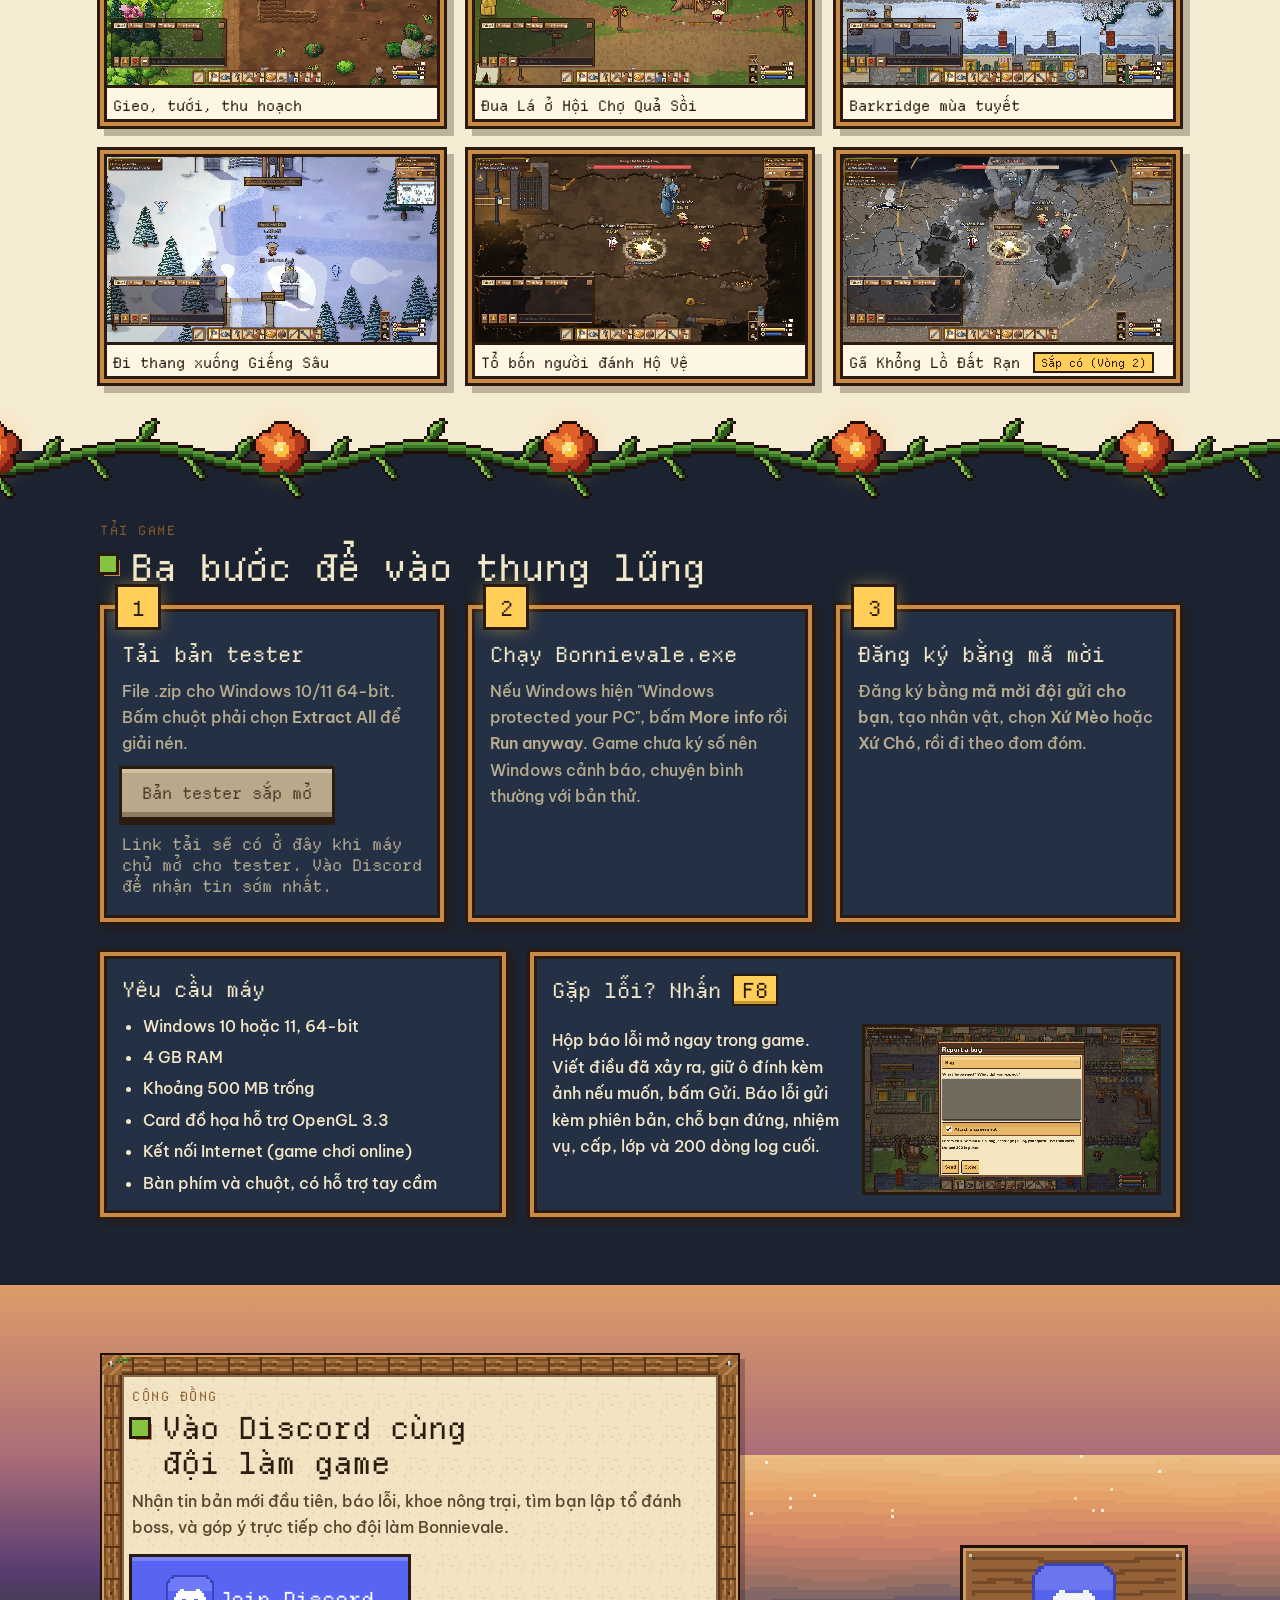
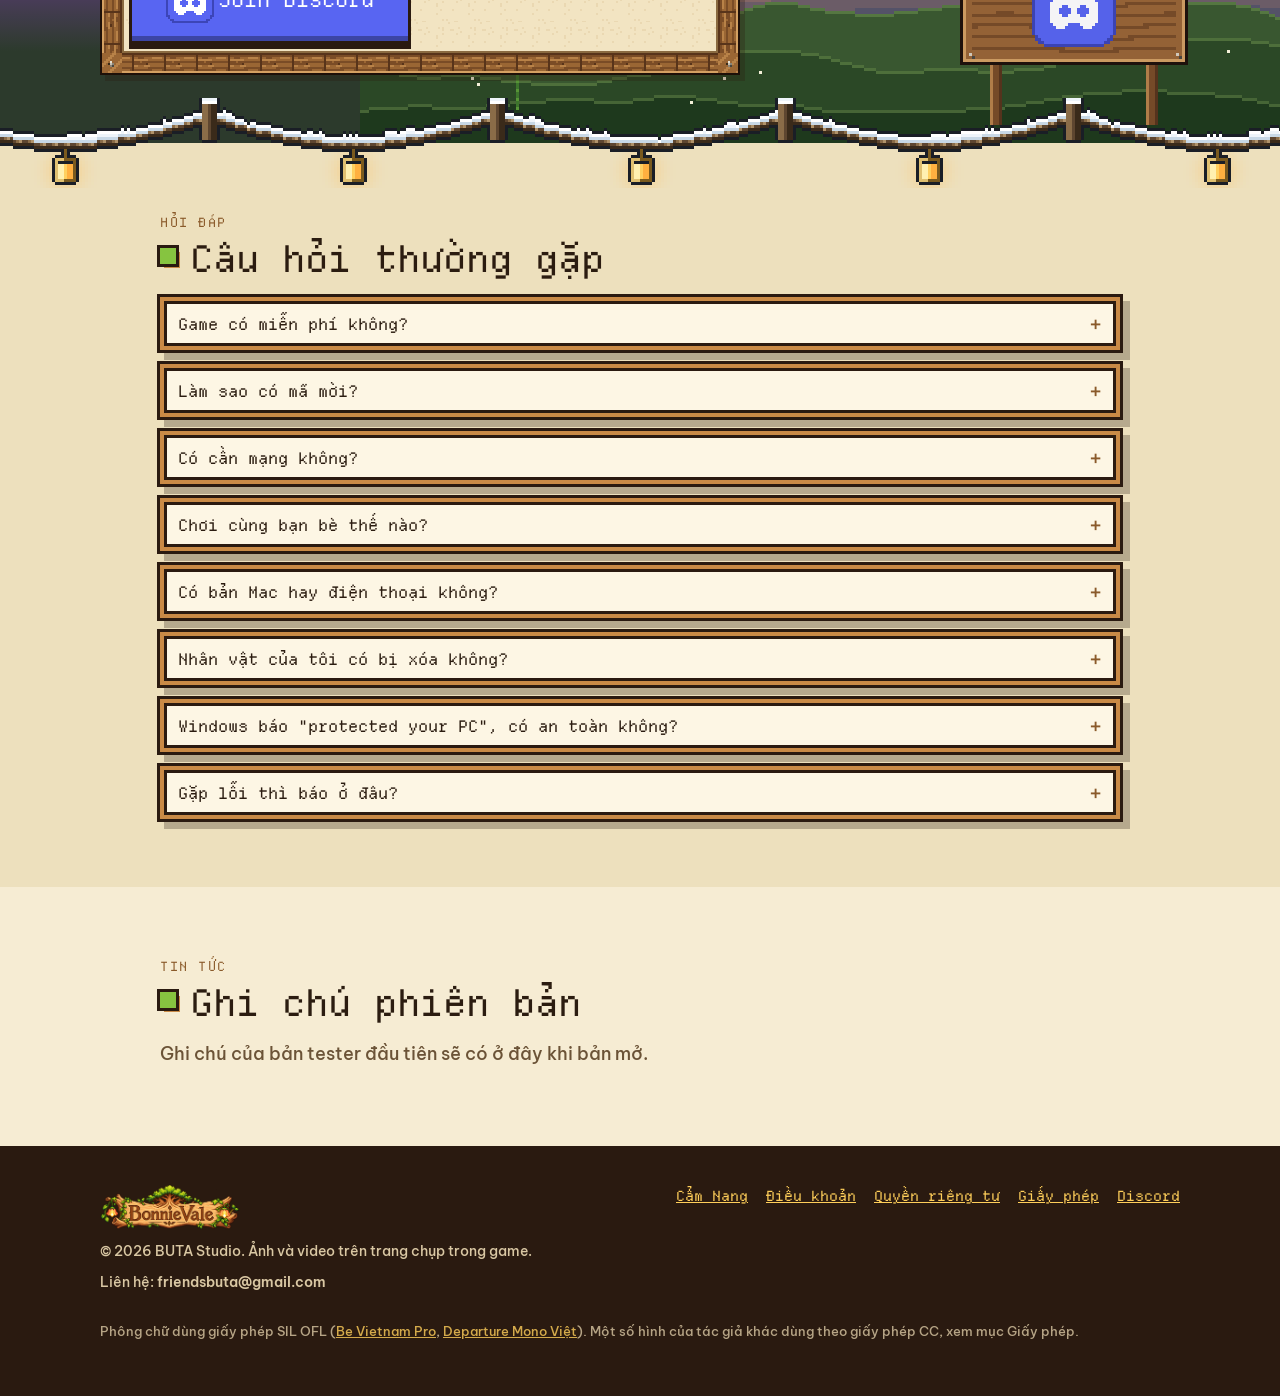
==== commit e0efa6ce: "Requirements from NV1's measure of 0.4.0: 4 GB RAM, about 500 MB free, Internet Co-Authored-By: Clau" ====
--- a/index.html
+++ b/index.html
@@ -152,7 +152,7 @@
       <li class="frame"><span class="num">3</span><h3>Đăng ký bằng mã mời</h3><p>Đăng ký bằng <b>mã mời đội gửi cho bạn</b>, tạo nhân vật, chọn <b>Xứ Mèo</b> hoặc <b>Xứ Chó</b>, rồi đi theo đom đóm.</p></li>
     </ol>
     <div class="req-row">
-      <div class="req frame"><h3>Yêu cầu máy</h3><ul><li>Windows 10 hoặc 11, 64-bit</li><li>Card đồ họa hỗ trợ OpenGL 3.3</li><li>Mạng ổn định (game chơi online)</li><li>Bàn phím và chuột, có hỗ trợ tay cầm</li></ul></div>
+      <div class="req frame"><h3>Yêu cầu máy</h3><ul><li>Windows 10 hoặc 11, 64-bit</li><li>4 GB RAM</li><li>Khoảng 500 MB trống</li><li>Card đồ họa hỗ trợ OpenGL 3.3</li><li>Kết nối Internet (game chơi online)</li><li>Bàn phím và chuột, có hỗ trợ tay cầm</li></ul></div>
       <div class="req frame f8"><h3>Gặp lỗi? Nhấn <span class="key">F8</span></h3><p>Hộp báo lỗi mở ngay trong game. Viết điều đã xảy ra, giữ ô đính kèm ảnh nếu muốn, bấm Gửi. Báo lỗi gửi kèm phiên bản, chỗ bạn đứng, nhiệm vụ, cấp, lớp và 200 dòng log cuối.</p><img src="img/shots/f8.png" alt="Hộp báo lỗi F8 trong game" width="1280" height="720" loading="lazy"></div>
     </div>
   </div>
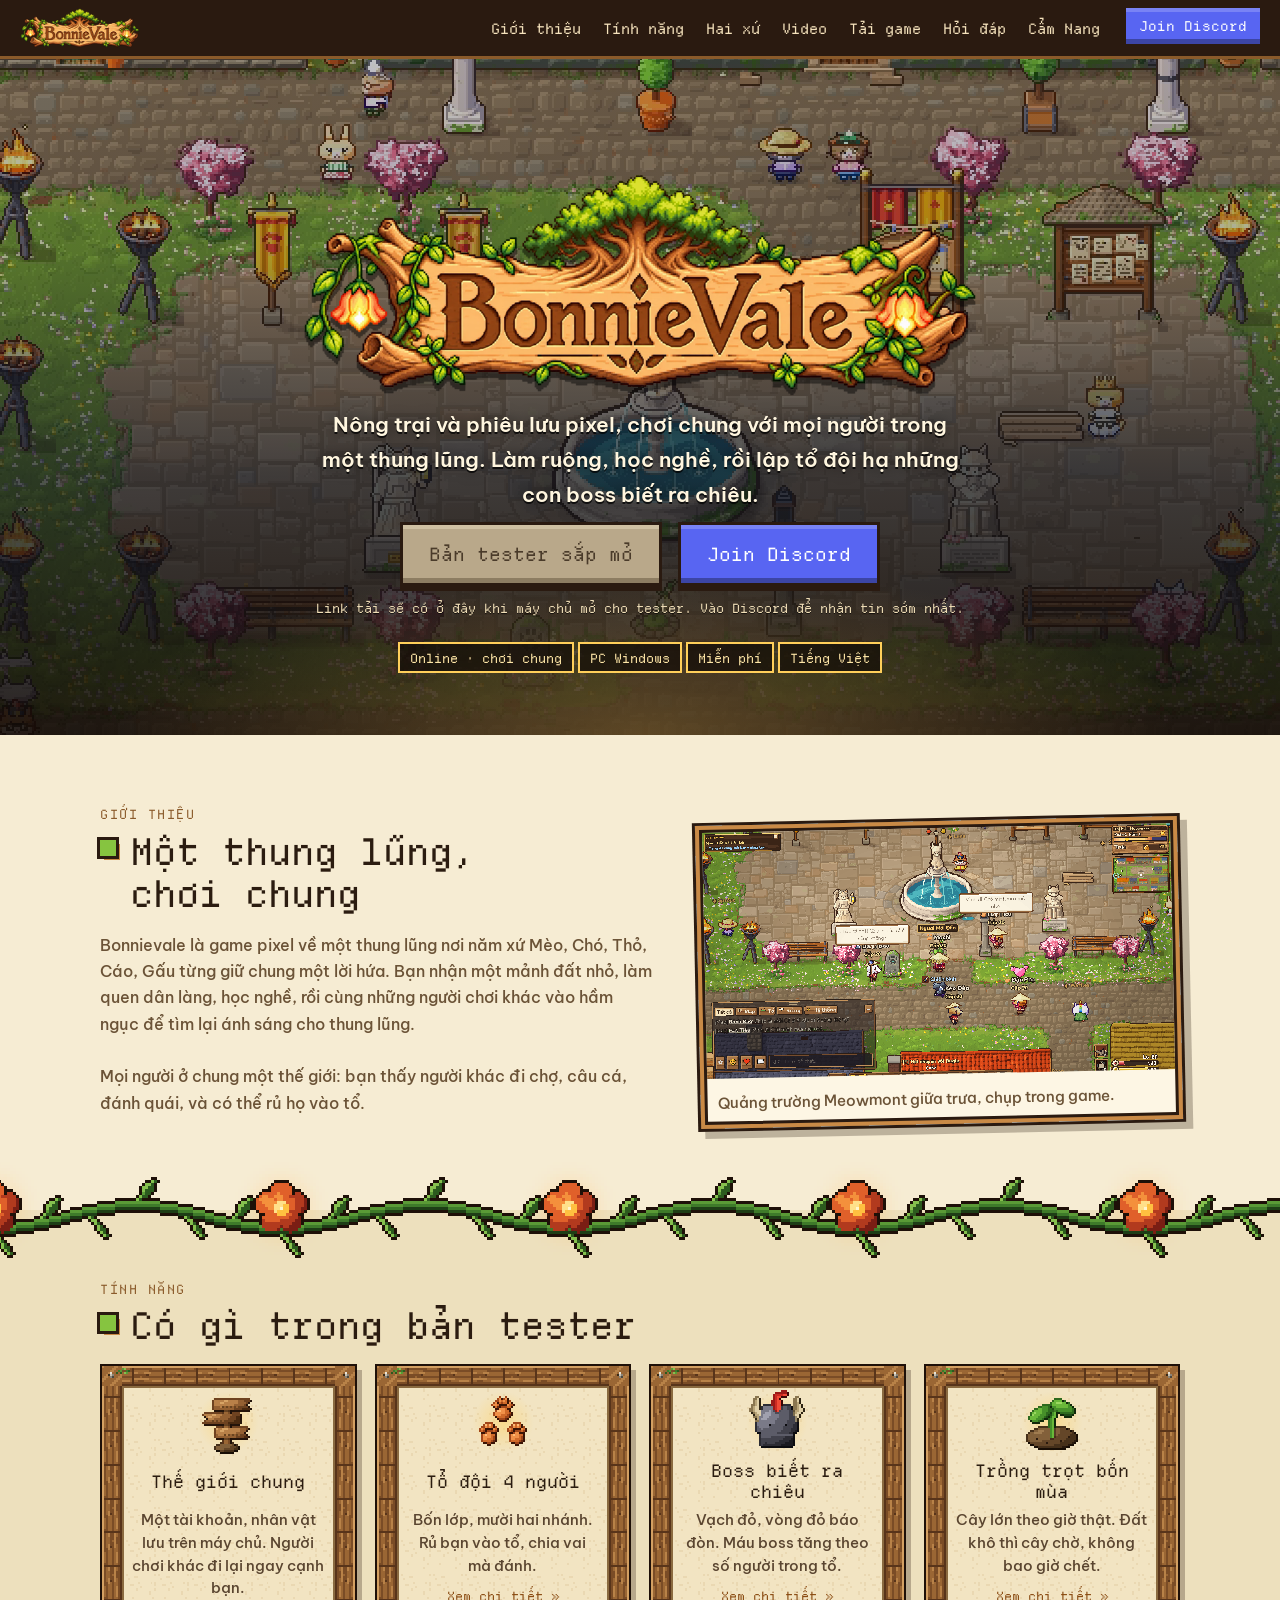
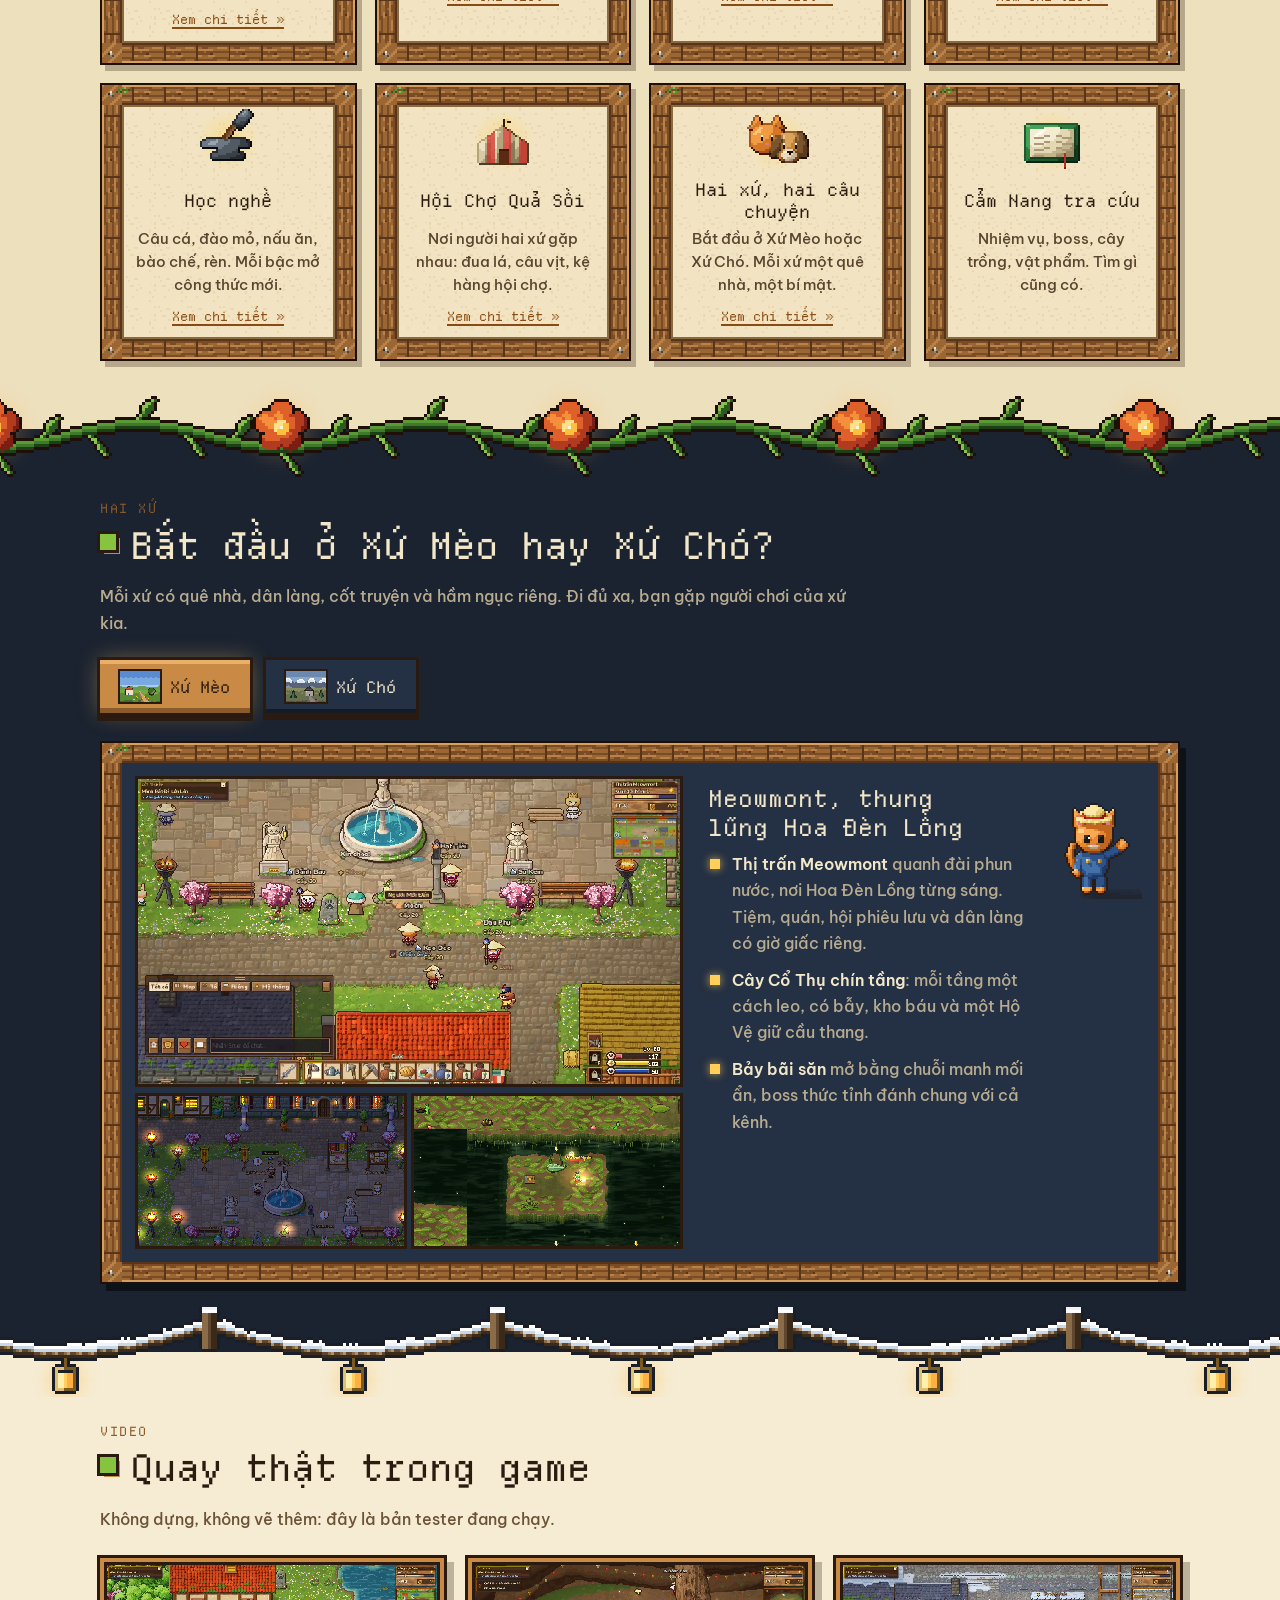
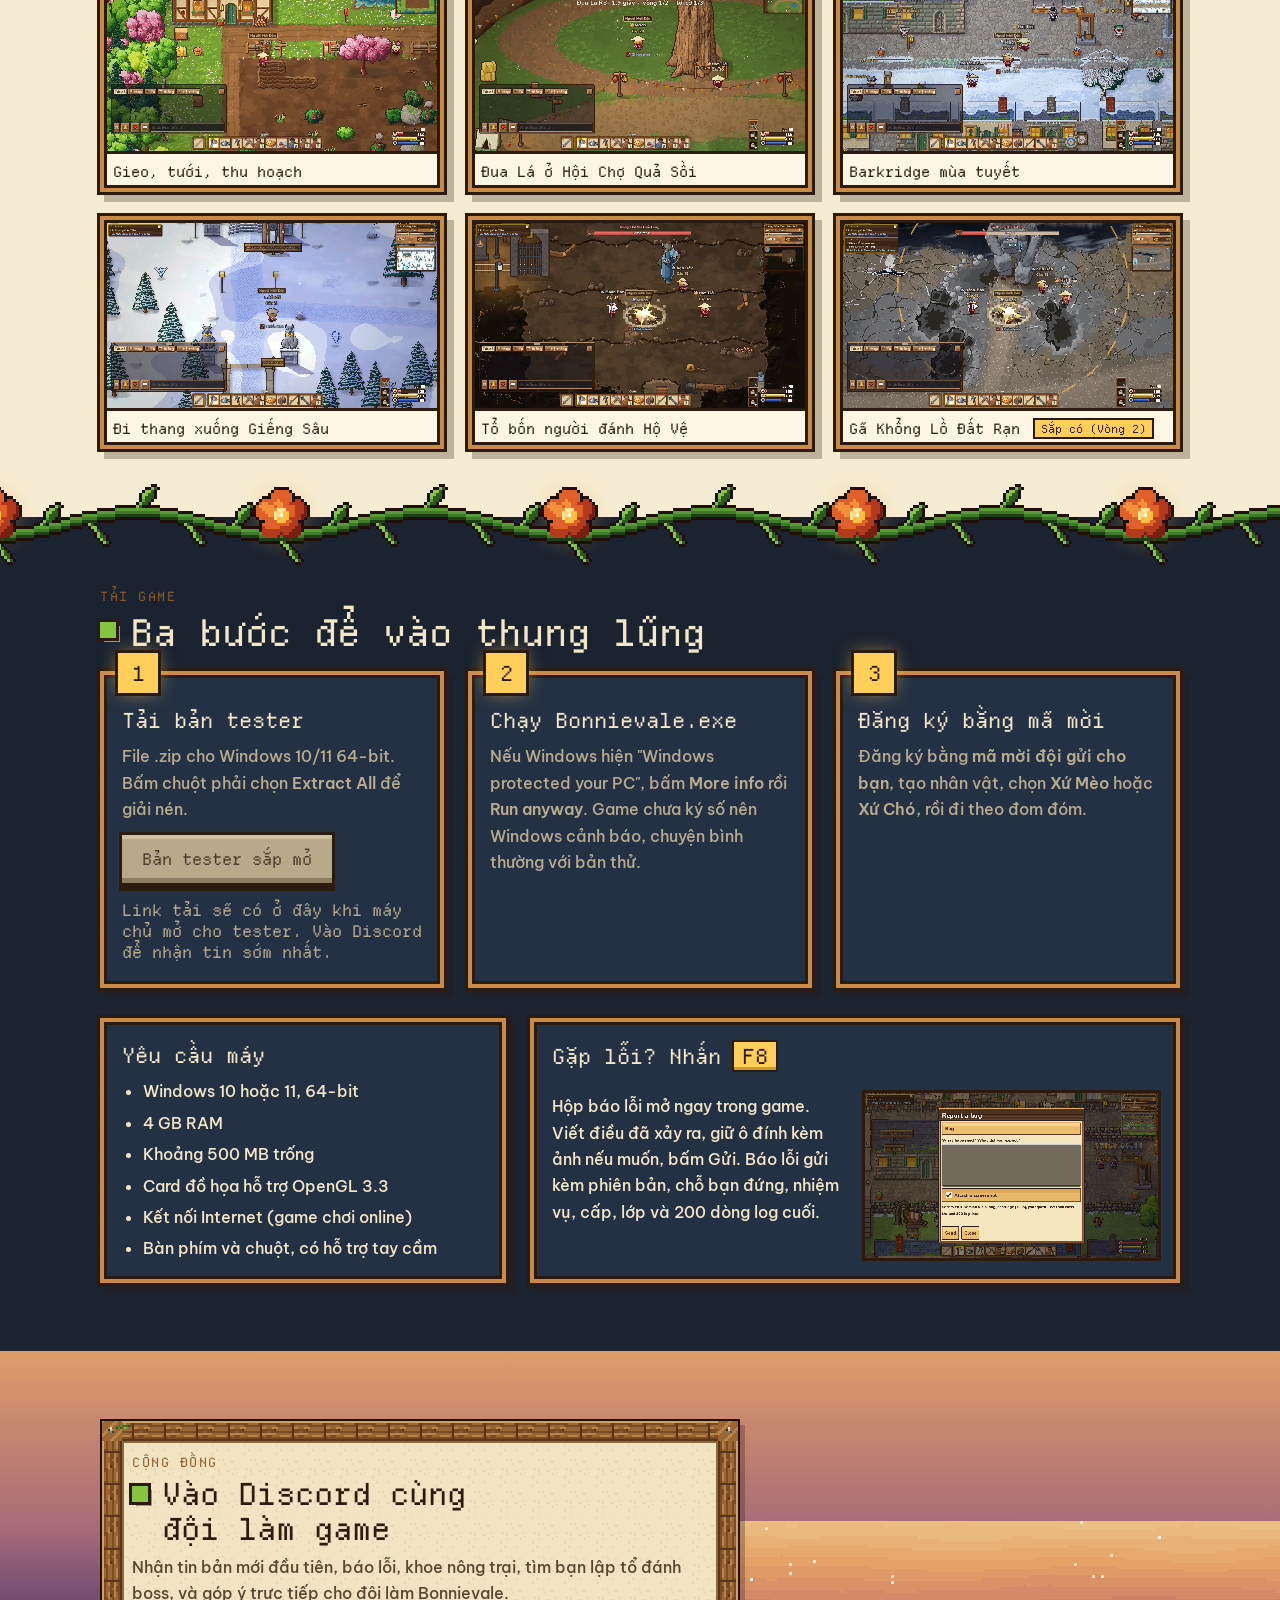
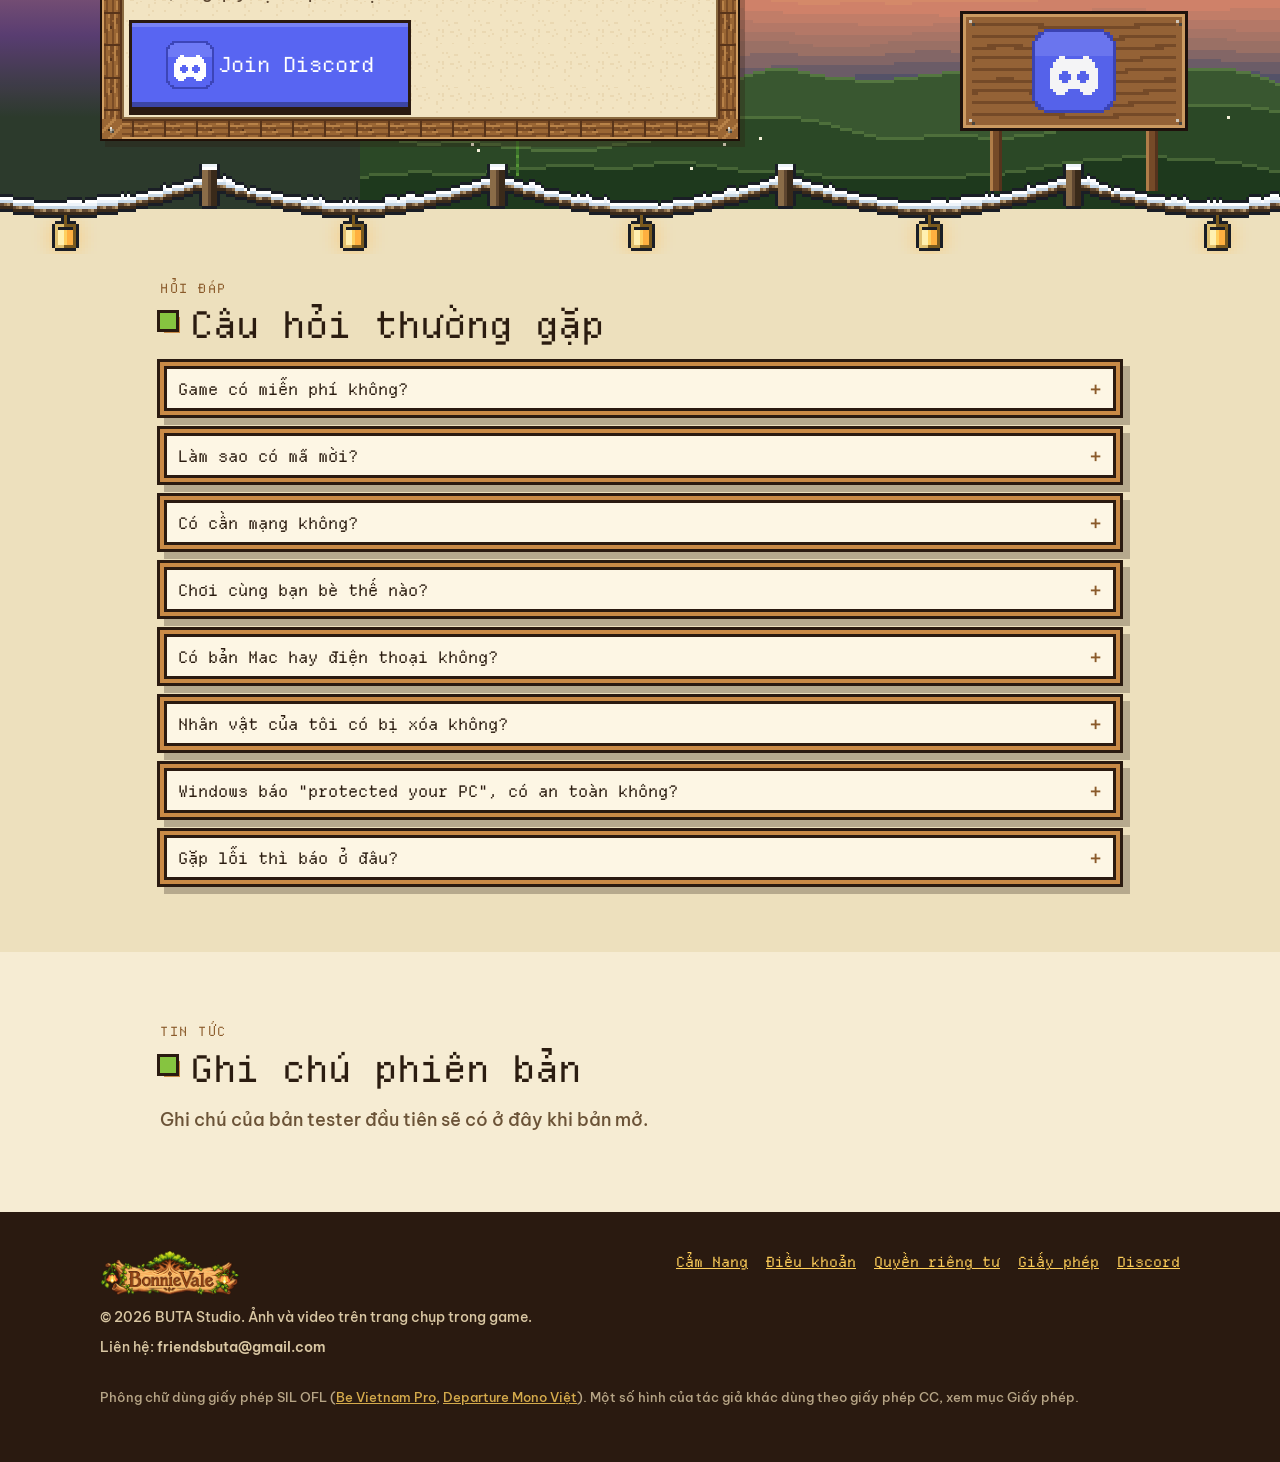
==== commit 50d3765b: "Lightbox: every picture and clip opens large (whole-number pixel scale, click to zoom 2x, arrows/key" ====
--- a/index.html
+++ b/index.html
@@ -77,13 +77,13 @@
     <div class="eyebrow">Tính năng</div>
     <h2 class="title">Có gì trong bản tester</h2>
     <div class="features">
-      <article class="feat card9"><img src="assets/art/x1/icon_shared_world.png" alt="" width="64" height="64"><h3>Thế giới chung</h3><p>Một tài khoản, nhân vật lưu trên máy chủ. Người chơi khác đi lại ngay cạnh bạn.</p></article>
-      <article class="feat card9"><img src="assets/art/x1/icon_party.png" alt="" width="64" height="64"><h3>Tổ đội 4 người</h3><p>Bốn lớp, mười hai nhánh. Rủ bạn vào tổ, chia vai mà đánh.</p></article>
-      <article class="feat card9"><img src="assets/art/x1/icon_boss.png" alt="" width="64" height="64"><h3>Boss biết ra chiêu</h3><p>Vạch đỏ, vòng đỏ báo đòn. Máu boss tăng theo số người trong tổ.</p></article>
-      <article class="feat card9"><img src="assets/art/x1/icon_farming.png" alt="" width="64" height="64"><h3>Trồng trọt bốn mùa</h3><p>Cây lớn theo giờ thật. Đất khô thì cây chờ, không bao giờ chết.</p></article>
-      <article class="feat card9"><img src="assets/art/x1/icon_crafts.png" alt="" width="64" height="64"><h3>Học nghề</h3><p>Câu cá, đào mỏ, nấu ăn, bào chế, rèn. Mỗi bậc mở công thức mới.</p></article>
-      <article class="feat card9"><img src="assets/art/x1/icon_fair.png" alt="" width="64" height="64"><h3>Hội Chợ Quả Sồi</h3><p>Nơi người hai xứ gặp nhau: đua lá, câu vịt, kệ hàng hội chợ.</p></article>
-      <article class="feat card9"><img src="assets/art/x1/icon_two_lands.png" alt="" width="64" height="64"><h3>Hai xứ, hai câu chuyện</h3><p>Bắt đầu ở Xứ Mèo hoặc Xứ Chó. Mỗi xứ một quê nhà, một bí mật.</p></article>
+      <article class="feat card9" data-media="v:plaza|img/shots/plaza.png" data-more="Nhân vật, túi đồ và nông trại lưu trên máy chủ, tắt máy mở lại vẫn còn nguyên. Ra quảng trường là thấy người khác đi chợ, câu cá, đánh quái. Chat với nhau, gửi biểu cảm, rủ vào tổ ngay tại chỗ." tabindex="0" role="button" aria-label="Thế giới chung - xem chi tiết"><span class="feat-peek" style="background-image:url(video/hero.jpg)" aria-hidden="true"></span><img src="assets/art/x1/icon_shared_world.png" alt="" width="64" height="64"><h3>Thế giới chung</h3><p>Một tài khoản, nhân vật lưu trên máy chủ. Người chơi khác đi lại ngay cạnh bạn.</p><span class="feat-more-hint" aria-hidden="true">Xem chi tiết »</span></article>
+      <article class="feat card9" data-media="v:party|img/shots/skills.png|img/shots/party_board.png" data-more="Mỗi lớp có một cuốn sách nghề: lên cấp được điểm, ghi vào chiêu mình thích, mỗi chương mở một nhánh mới. Hội Phiêu Lưu có Việc Tổ Đội mỗi ngày, đi chung tổ được thêm 25% xu và kinh nghiệm." tabindex="0" role="button" aria-label="Tổ đội 4 người - xem chi tiết"><span class="feat-peek" style="background-image:url(video/party.jpg)" aria-hidden="true"></span><img src="assets/art/x1/icon_party.png" alt="" width="64" height="64"><h3>Tổ đội 4 người</h3><p>Bốn lớp, mười hai nhánh. Rủ bạn vào tổ, chia vai mà đánh.</p><span class="feat-more-hint" aria-hidden="true">Xem chi tiết »</span></article>
+      <article class="feat card9" data-media="v:boss|v:deepwell|img/shots/deepwell.png" data-more="Boss báo đòn trước bằng vạch đỏ, vòng đỏ: nhìn kỹ là né được. Mỗi tầng hầm ngục có một Hộ Vệ giữ cầu thang, máu tăng theo số người trong tổ nên đi ít hay đi đông đều vừa sức. Gã Khổng Lồ Đất Rạn sẽ có ở Vòng 2." tabindex="0" role="button" aria-label="Boss biết ra chiêu - xem chi tiết"><span class="feat-peek" style="background-image:url(video/boss.jpg)" aria-hidden="true"></span><img src="assets/art/x1/icon_boss.png" alt="" width="64" height="64"><h3>Boss biết ra chiêu</h3><p>Vạch đỏ, vòng đỏ báo đòn. Máu boss tăng theo số người trong tổ.</p><span class="feat-more-hint" aria-hidden="true">Xem chi tiết »</span></article>
+      <article class="feat card9" data-media="v:farm|img/shots/farm.png" data-more="Gieo hạt, tưới nước rồi đi làm việc khác: cây lớn theo giờ thật, kể cả lúc bạn không online. Quên tưới thì cây chỉ đứng chờ, không héo chết. Mỗi mùa có hạt giống riêng." tabindex="0" role="button" aria-label="Trồng trọt bốn mùa - xem chi tiết"><span class="feat-peek" style="background-image:url(video/farm.jpg)" aria-hidden="true"></span><img src="assets/art/x1/icon_farming.png" alt="" width="64" height="64"><h3>Trồng trọt bốn mùa</h3><p>Cây lớn theo giờ thật. Đất khô thì cây chờ, không bao giờ chết.</p><span class="feat-more-hint" aria-hidden="true">Xem chi tiết »</span></article>
+      <article class="feat card9" data-media="img/shots/party_board.png|v:deepwell" data-more="Năm nghề: câu cá, đào mỏ, nấu ăn, bào chế, rèn. Làm nhiều thì lên bậc, mỗi bậc mở công thức mới. Hội Phiêu Lưu còn giao việc theo nghề, ví dụ câu đủ mẻ cá để lấy xu và kinh nghiệm Câu cá." tabindex="0" role="button" aria-label="Học nghề - xem chi tiết"><span class="feat-peek" style="background-image:url(img/shots/party_board.png)" aria-hidden="true"></span><img src="assets/art/x1/icon_crafts.png" alt="" width="64" height="64"><h3>Học nghề</h3><p>Câu cá, đào mỏ, nấu ăn, bào chế, rèn. Mỗi bậc mở công thức mới.</p><span class="feat-more-hint" aria-hidden="true">Xem chi tiết »</span></article>
+      <article class="feat card9" data-media="v:fair|img/shots/fair.png" data-more="Người Xứ Mèo và Xứ Chó gặp nhau ở Hội Chợ Quả Sồi. Chơi đua lá, câu vịt, ghé kệ hàng hội chợ đổi đồ hiếm." tabindex="0" role="button" aria-label="Hội Chợ Quả Sồi - xem chi tiết"><span class="feat-peek" style="background-image:url(video/fair.jpg)" aria-hidden="true"></span><img src="assets/art/x1/icon_fair.png" alt="" width="64" height="64"><h3>Hội Chợ Quả Sồi</h3><p>Nơi người hai xứ gặp nhau: đua lá, câu vịt, kệ hàng hội chợ.</p><span class="feat-more-hint" aria-hidden="true">Xem chi tiết »</span></article>
+      <article class="feat card9" data-media="v:plaza|img/shots/meowmont.png|img/shots/heartwood5.png|v:barkridge|img/shots/highroad.png|img/shots/deepwell.png" data-more="Xứ Mèo bắt đầu ở Meowmont, thung lũng Hoa Đèn Lồng, có Cây Cổ Thụ chín tầng. Xứ Chó bắt đầu ở Barkridge trên cao nguyên tuyết, có Giếng Sâu dưới lòng núi. Mỗi xứ một cốt truyện, một hầm ngục riêng." tabindex="0" role="button" aria-label="Hai xứ, hai câu chuyện - xem chi tiết"><span class="feat-peek" style="background-image:url(img/shots/meowmont.png)" aria-hidden="true"></span><img src="assets/art/x1/icon_two_lands.png" alt="" width="64" height="64"><h3>Hai xứ, hai câu chuyện</h3><p>Bắt đầu ở Xứ Mèo hoặc Xứ Chó. Mỗi xứ một quê nhà, một bí mật.</p><span class="feat-more-hint" aria-hidden="true">Xem chi tiết »</span></article>
       <article class="feat card9"><a class="stretch" href="cam-nang.html" aria-label="Cẩm Nang tra cứu"></a><img src="assets/art/x1/icon_guide.png" alt="" width="64" height="64"><h3>Cẩm Nang tra cứu</h3><p>Nhiệm vụ, boss, cây trồng, vật phẩm. Tìm gì cũng có.</p></article>
     </div>
   </div>
@@ -102,7 +102,7 @@
       <button class="btn realm-tab" type="button" role="tab" id="tab-dog" aria-controls="realm-dog" aria-selected="false"><img src="img/icons/realm_dog.png" alt="" width="40" height="31">Xứ Chó</button>
     </div>
     <div class="realm wood9" id="realm-cat" role="tabpanel" aria-labelledby="tab-cat">
-      <div class="realm-media"><div class="clip" data-video="plaza"></div>
+      <div class="realm-media" data-gallery><div class="clip" data-video="plaza"></div>
         <div class="realm-thumbs"><img src="img/shots/meowmont.png" alt="Meowmont về đêm" width="640" height="360" loading="lazy"><img src="img/shots/heartwood5.png" alt="Một tầng Cây Cổ Thụ" width="640" height="360" loading="lazy"></div></div>
       <div class="realm-text">
         <div class="greet greet-cat" role="img" aria-label="Một chú mèo vẫy chào"></div>
@@ -115,7 +115,7 @@
       </div>
     </div>
     <div class="realm wood9" id="realm-dog" role="tabpanel" aria-labelledby="tab-dog" hidden>
-      <div class="realm-media"><div class="clip" data-video="barkridge"></div>
+      <div class="realm-media" data-gallery><div class="clip" data-video="barkridge"></div>
         <div class="realm-thumbs"><img src="img/shots/highroad.png" alt="Đường cao nguyên tuyết" width="640" height="360" loading="lazy"><img src="img/shots/deepwell.png" alt="Một tầng Giếng Sâu" width="640" height="360" loading="lazy"></div></div>
       <div class="realm-text">
         <div class="greet greet-dog" role="img" aria-label="Một chú chó vẫy chào"></div>
@@ -136,7 +136,7 @@
     <div class="eyebrow">Video</div>
     <h2 class="title">Quay thật trong game</h2>
     <p class="lead">Không dựng, không vẽ thêm: đây là bản tester đang chạy.</p>
-    <div class="videos" id="videos"></div>
+    <div class="videos" id="videos" data-gallery></div>
   </div>
 </section>
 
@@ -207,6 +207,15 @@
   </div>
 </footer>
 
+<dialog class="lb" id="lb" aria-label="Xem phóng to">
+  <div class="lb-stage" id="lb-stage"></div>
+  <div class="lb-bar"><div class="lb-text"><b id="lb-title"></b><p id="lb-more"></p></div><div class="lb-count" id="lb-count"></div></div>
+  <div class="lb-strip" id="lb-strip"></div>
+  <button class="lb-btn lb-close" type="button" id="lb-close" aria-label="Đóng">✕</button>
+  <button class="lb-btn lb-prev" type="button" id="lb-prev" aria-label="Trước">◀</button>
+  <button class="lb-btn lb-next" type="button" id="lb-next" aria-label="Sau">▶</button>
+</dialog>
+
 <script src="config.js"></script>
 <script src="site.js"></script>
 </body>
--- a/site.css
+++ b/site.css
@@ -344,3 +344,66 @@
 .hero { min-height: 0; }
 .hero-inner { padding-block: clamp(56px, 9vw, 118px) 64px; }
 .hero .motes .mote { will-change: transform, opacity; }
+
+/* Phóng to ảnh, video và thẻ tính năng (khung xem lớn) */
+.zw { display: block; position: relative; }
+.zw img { display: block; }
+.zoomable { cursor: zoom-in; outline-offset: 4px; }
+.zoomable:focus-visible { outline: 3px solid var(--lantern); }
+.zw::after, .clip.zoomable::after {
+  content: "+ Phóng to"; position: absolute; right: 8px; top: 8px; z-index: 2; pointer-events: none;
+  font: .75rem var(--f-pixel); padding: 4px 8px; background: rgba(20, 14, 8, .85); color: var(--lantern); box-shadow: 0 0 0 2px var(--lantern);
+  opacity: 0; transform: translateY(-4px); transition: opacity .15s, transform .15s;
+}
+.clip.zoomable::after { content: "Xem video lớn"; }
+.zw:hover::after, .zw:focus-within::after, .clip.zoomable:hover::after, .clip.zoomable:focus-visible::after { opacity: 1; transform: none; }
+.zw:hover img, .clip.zoomable:hover video, .clip.zoomable:hover img { filter: brightness(1.08); }
+@media (hover: none) { .zw::after, .clip.zoomable::after { opacity: .9; transform: none; } }
+
+.feat.card9[data-media] { cursor: pointer; }
+.feat.card9[data-media]:focus-visible { outline: 3px solid var(--lantern); outline-offset: 6px; }
+.feat-peek {
+  position: absolute; left: -10px; right: -10px; top: -14px; aspect-ratio: 16 / 9; z-index: 2; pointer-events: none;
+  background: #111 center / cover no-repeat; image-rendering: pixelated; box-shadow: 0 0 0 3px var(--outline), 4px 5px 0 2px var(--shadow);
+  opacity: 0; transform: scale(.92); transition: opacity .18s, transform .18s;
+}
+.feat.card9[data-media]:hover .feat-peek, .feat.card9[data-media]:focus-visible .feat-peek { opacity: 1; transform: none; }
+.feat-more-hint { display: inline-block; margin-top: 10px; font: .8rem var(--f-pixel); color: #8a4b12; border-bottom: 2px solid currentColor; }
+@media (hover: none) { .feat-peek { display: none; } }
+
+html.lb-open { overflow: hidden; }
+.lb { width: 100vw; height: 100dvh; max-width: none; max-height: none; margin: 0; padding: 0; border: 0; background: rgba(10, 8, 6, .97); color: #f3e7c9; }
+.lb::backdrop { background: rgba(10, 8, 6, .7); }
+.lb[open] { display: grid; grid-template-rows: minmax(0, 1fr) auto auto; }
+.lb-stage { position: relative; display: grid; place-items: center; overflow: auto; padding: 56px 64px 12px; }
+.lb-stage img, .lb-stage video { image-rendering: pixelated; box-shadow: 0 0 0 3px #000, 0 0 0 6px var(--rim); background: #000; display: block; }
+.lb-stage video { max-width: 100%; max-height: 100%; width: auto; height: auto; }
+.lb-stage img { cursor: zoom-in; }
+.lb-stage.zoomed { place-items: start; }
+.lb-stage.zoomed img { cursor: zoom-out; max-width: none; max-height: none; margin: auto; }
+.lb-bar { display: flex; gap: 16px; align-items: flex-start; justify-content: space-between; padding: 6px 64px 4px; max-width: 1200px; width: 100%; margin: 0 auto; }
+.lb-text b { font: 1.1rem var(--f-pixel); color: var(--lantern); }
+.lb-text p { margin: 4px 0 0; font-size: 1rem; line-height: 1.55; color: #e6d9bb; max-width: 820px; }
+.lb-text p:empty { display: none; }
+.lb-count { font: .85rem var(--f-pixel); color: #b7ab90; white-space: nowrap; padding-top: 3px; }
+.lb-strip { display: flex; gap: 10px; justify-content: center; padding: 8px 16px 16px; overflow-x: auto; }
+.lb-strip:empty { display: none; }
+.lb-strip button { position: relative; flex: 0 0 auto; width: 112px; aspect-ratio: 16 / 9; padding: 0; border: 0; background: #000 center / cover no-repeat; image-rendering: pixelated; box-shadow: 0 0 0 2px #000, 0 0 0 4px #5a4530; cursor: pointer; opacity: .65; }
+.lb-strip button[aria-current="true"] { opacity: 1; box-shadow: 0 0 0 2px #000, 0 0 0 4px var(--lantern); }
+.lb-strip button:hover { opacity: 1; }
+.lb-strip button.is-video::after { content: "video"; position: absolute; left: 4px; bottom: 4px; font: .65rem var(--f-pixel); padding: 1px 5px; background: rgba(0, 0, 0, .8); color: var(--lantern); }
+.lb-btn { position: absolute; z-index: 3; width: 46px; height: 46px; border: 0; padding: 0; cursor: pointer; font: 1.1rem var(--f-body); color: #2b1c10; background: var(--lantern); box-shadow: 0 0 0 3px #000, inset -3px -3px 0 rgba(0, 0, 0, .25); }
+.lb-btn:hover { background: #ffe08a; }
+.lb-btn:focus-visible { outline: 3px solid #fff; outline-offset: 3px; }
+.lb-close { top: 12px; right: 12px; }
+.lb-prev, .lb-next { top: calc(50% - 60px); }
+.lb-prev { left: 10px; } .lb-next { right: 10px; }
+.lb-btn[hidden] { display: none !important; }
+@media (max-width: 700px) {
+  .lb-stage { padding: 58px 8px 8px; }
+  .lb-bar { padding: 4px 14px; flex-direction: column; gap: 2px; }
+  .lb-prev, .lb-next { top: auto; bottom: 12px; position: fixed; }
+  .lb-strip { padding-bottom: 66px; justify-content: flex-start; }
+  .lb-strip button { width: 84px; }
+}
+.feat-peek::after { content: "Bấm để xem lớn"; position: absolute; left: 0; right: 0; bottom: 0; padding: 6px 8px; font: .8rem var(--f-pixel); color: var(--lantern); background: linear-gradient(transparent, rgba(10, 8, 6, .9)); text-align: center; }
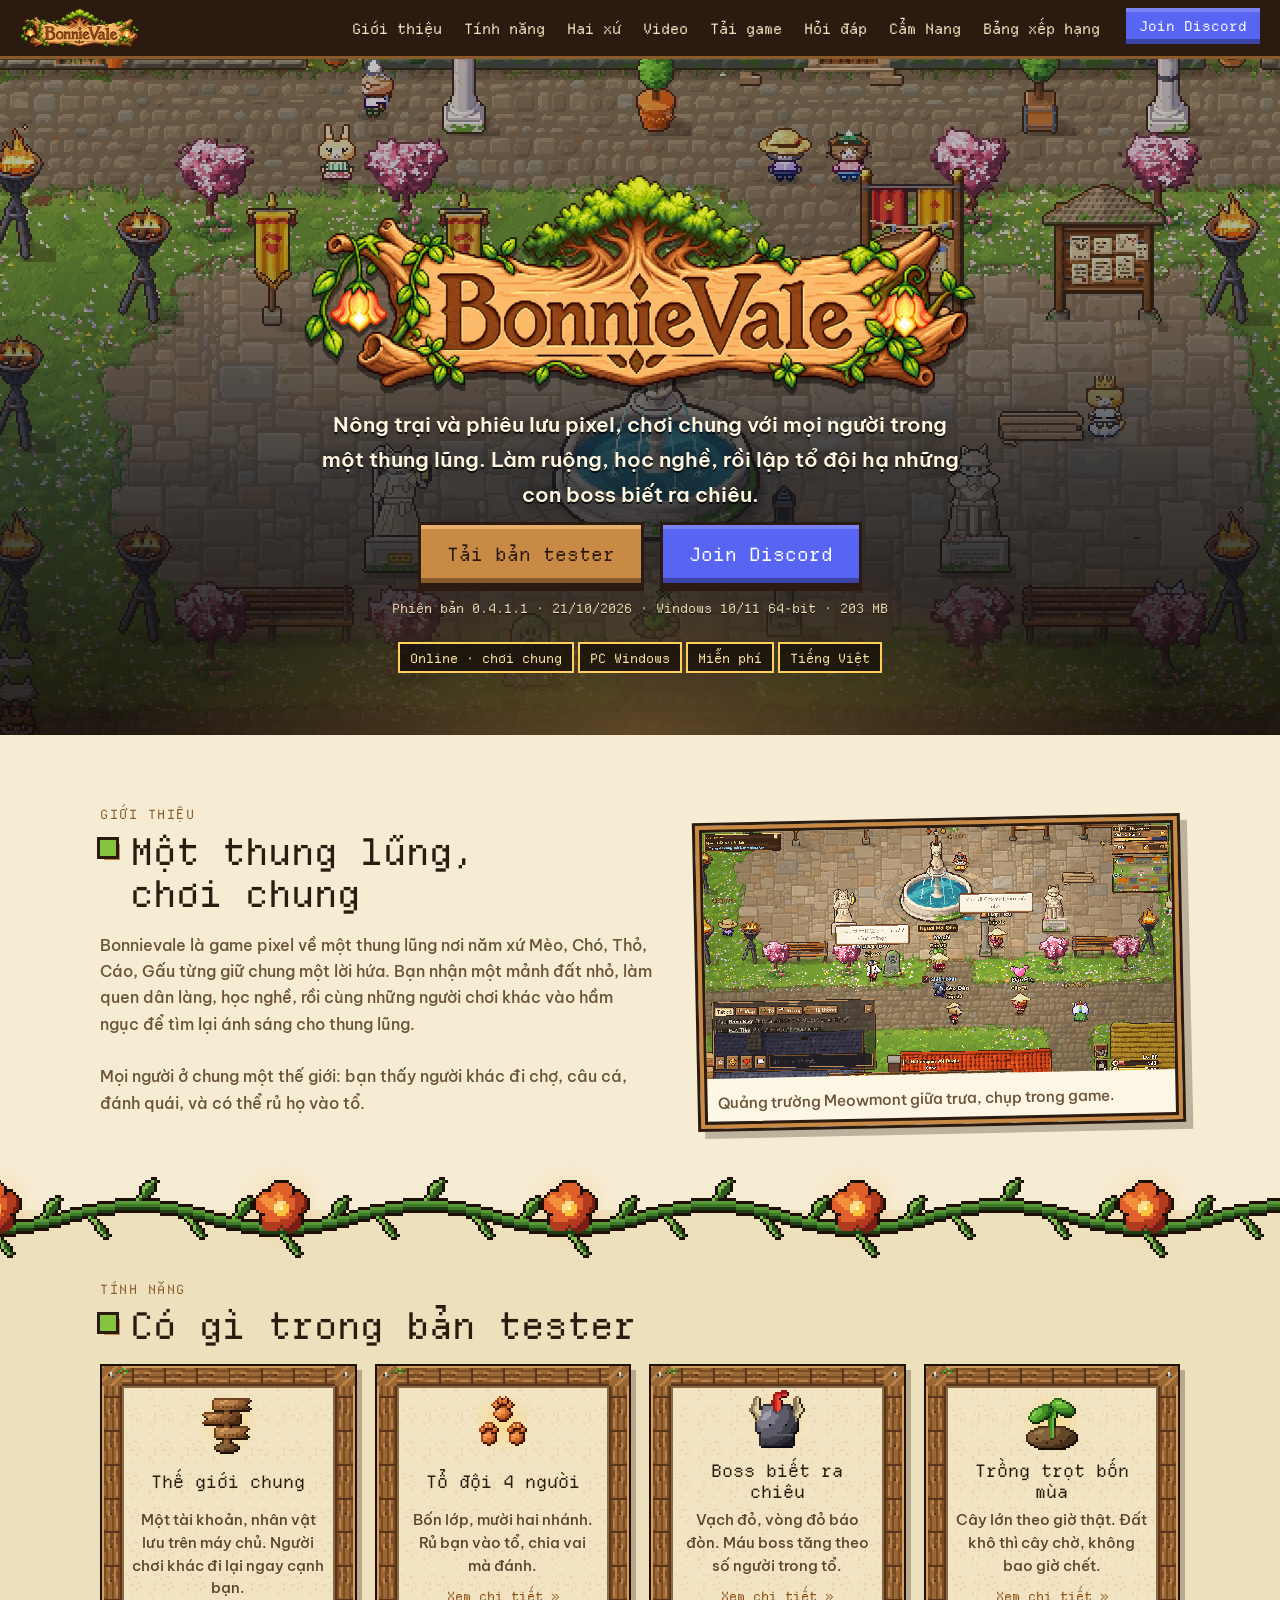
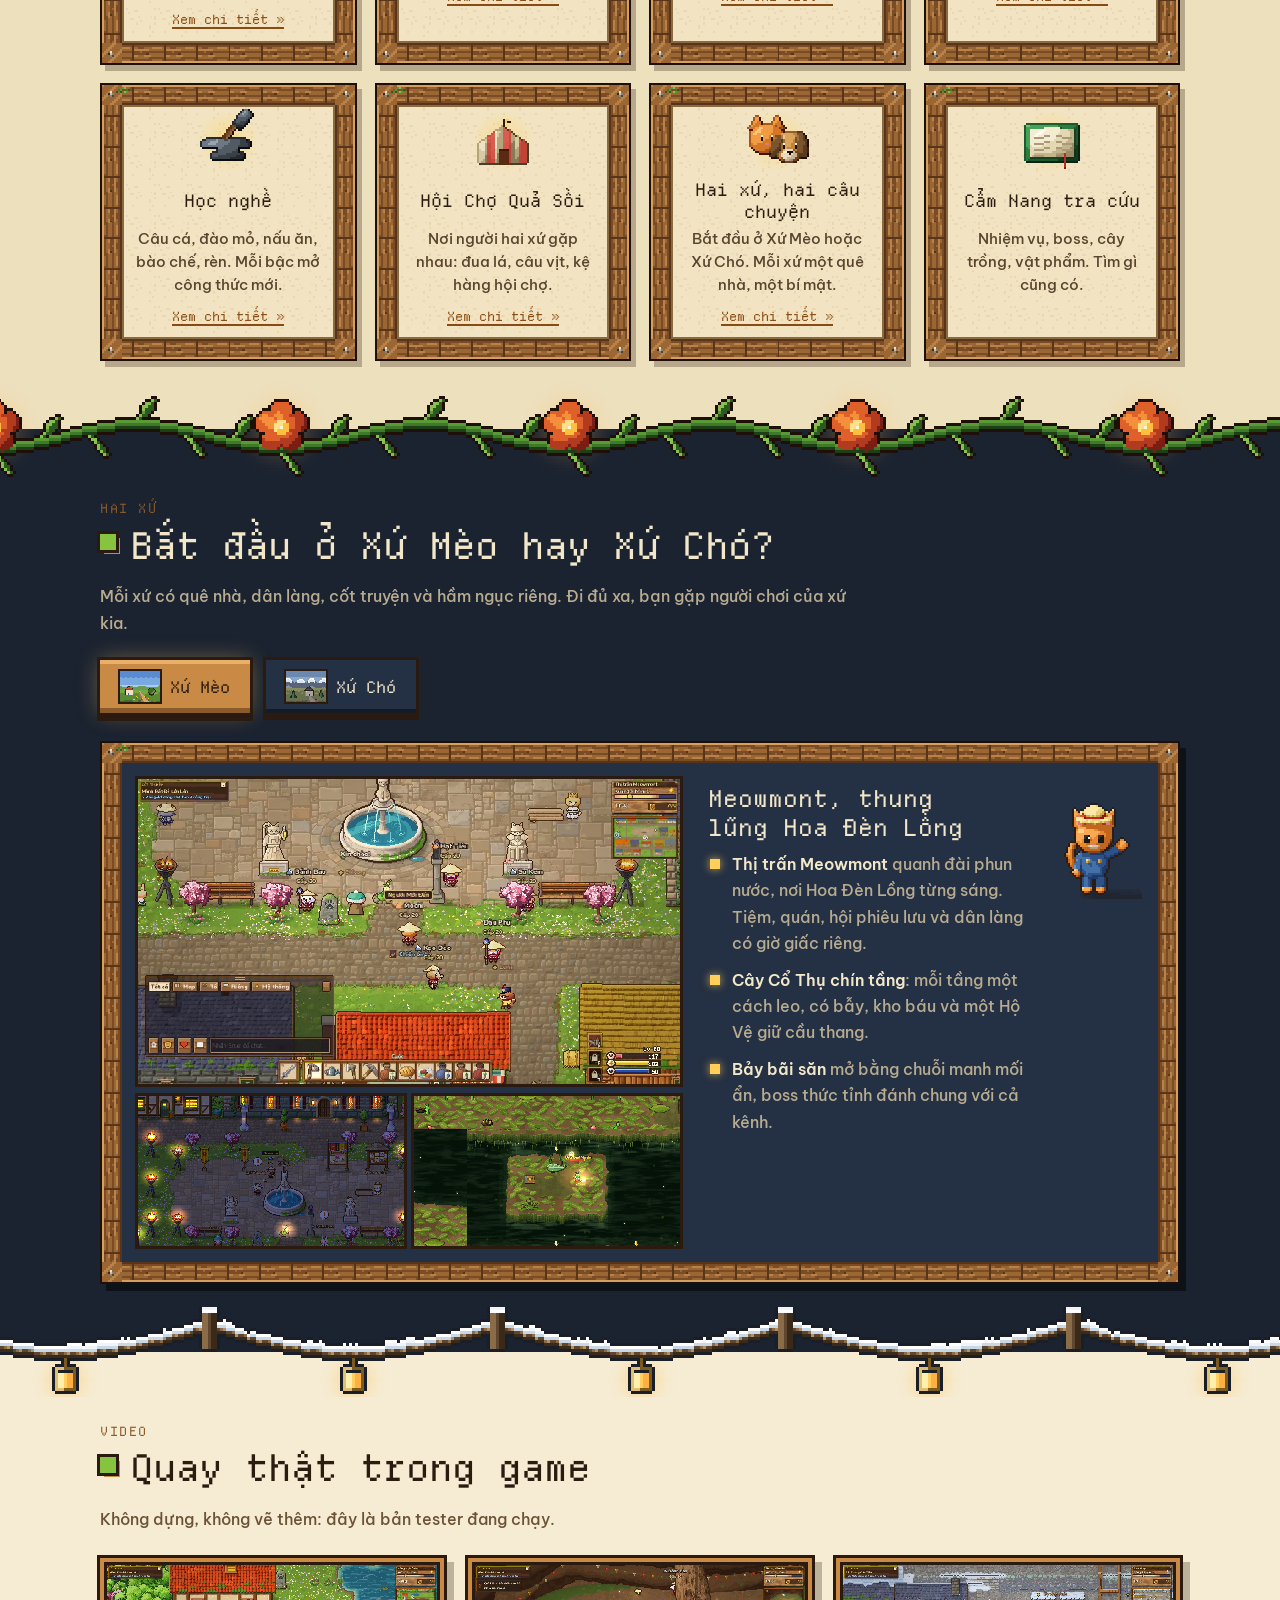
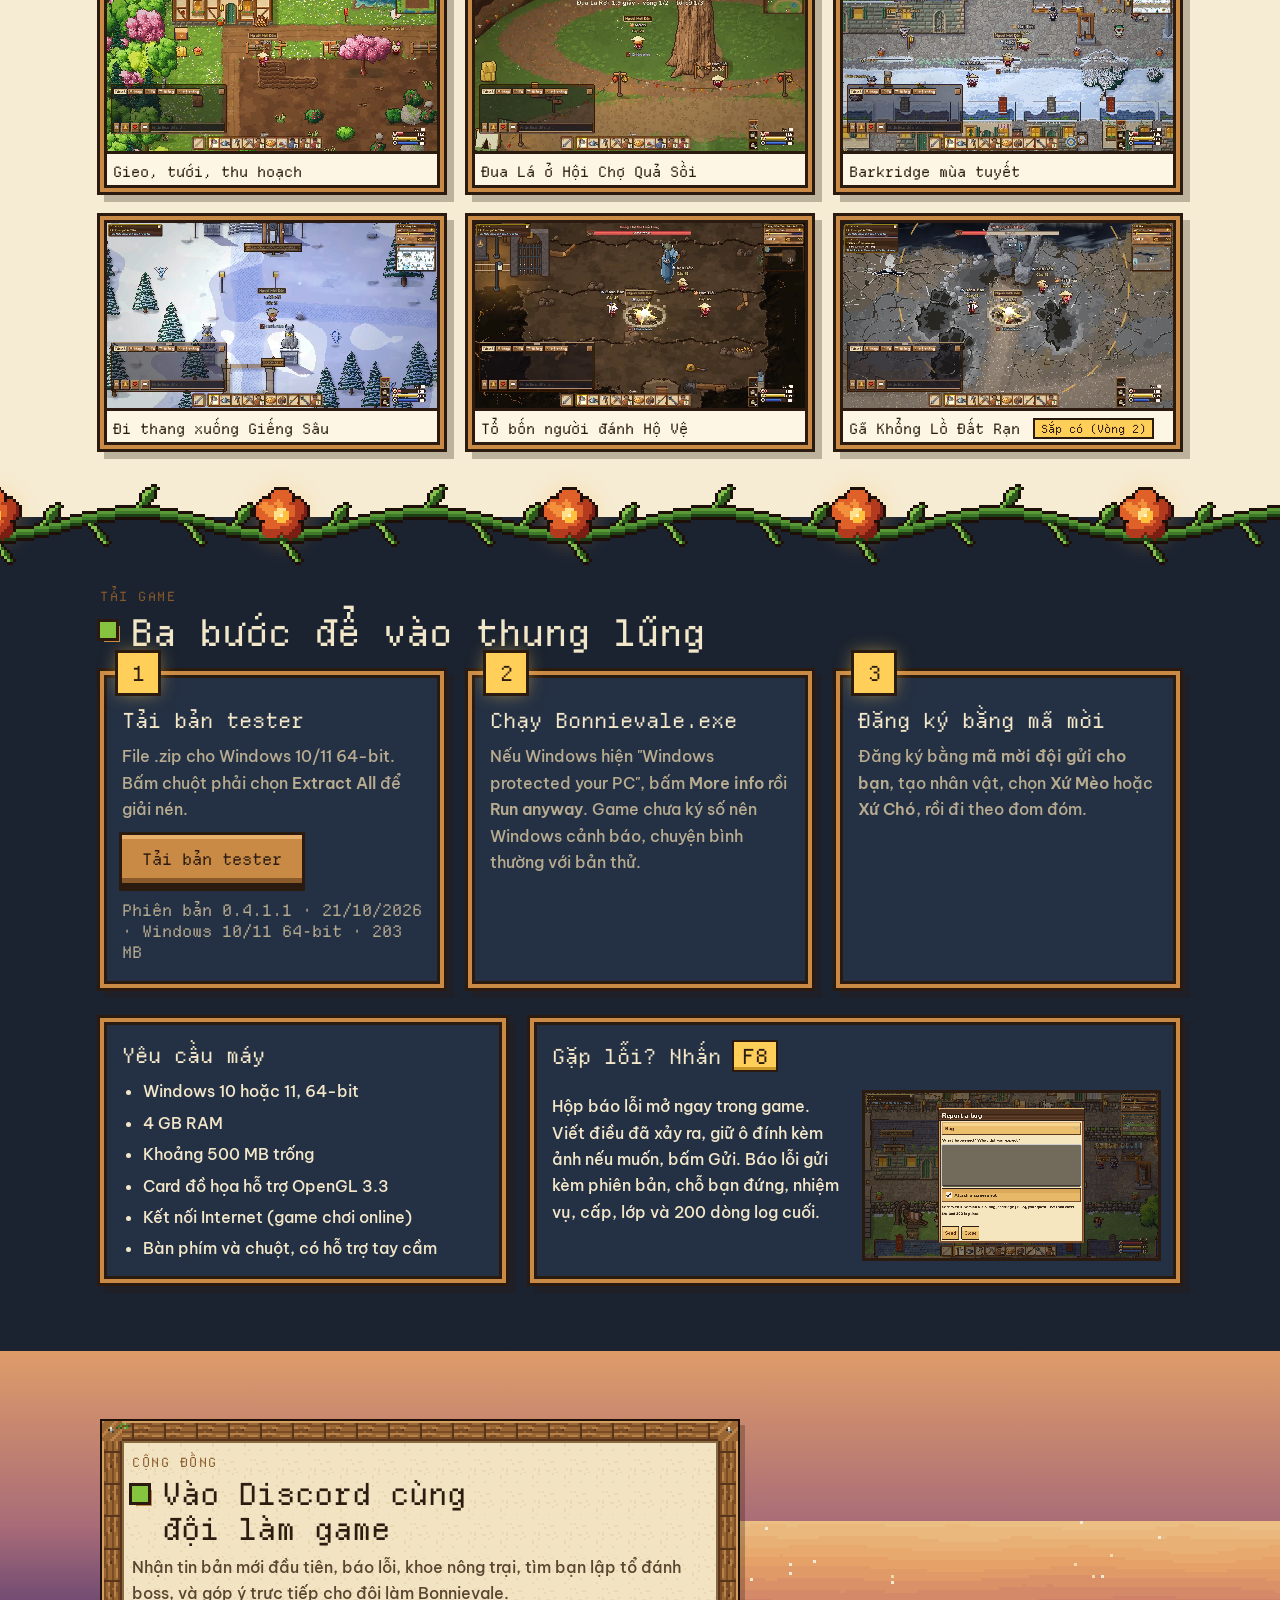
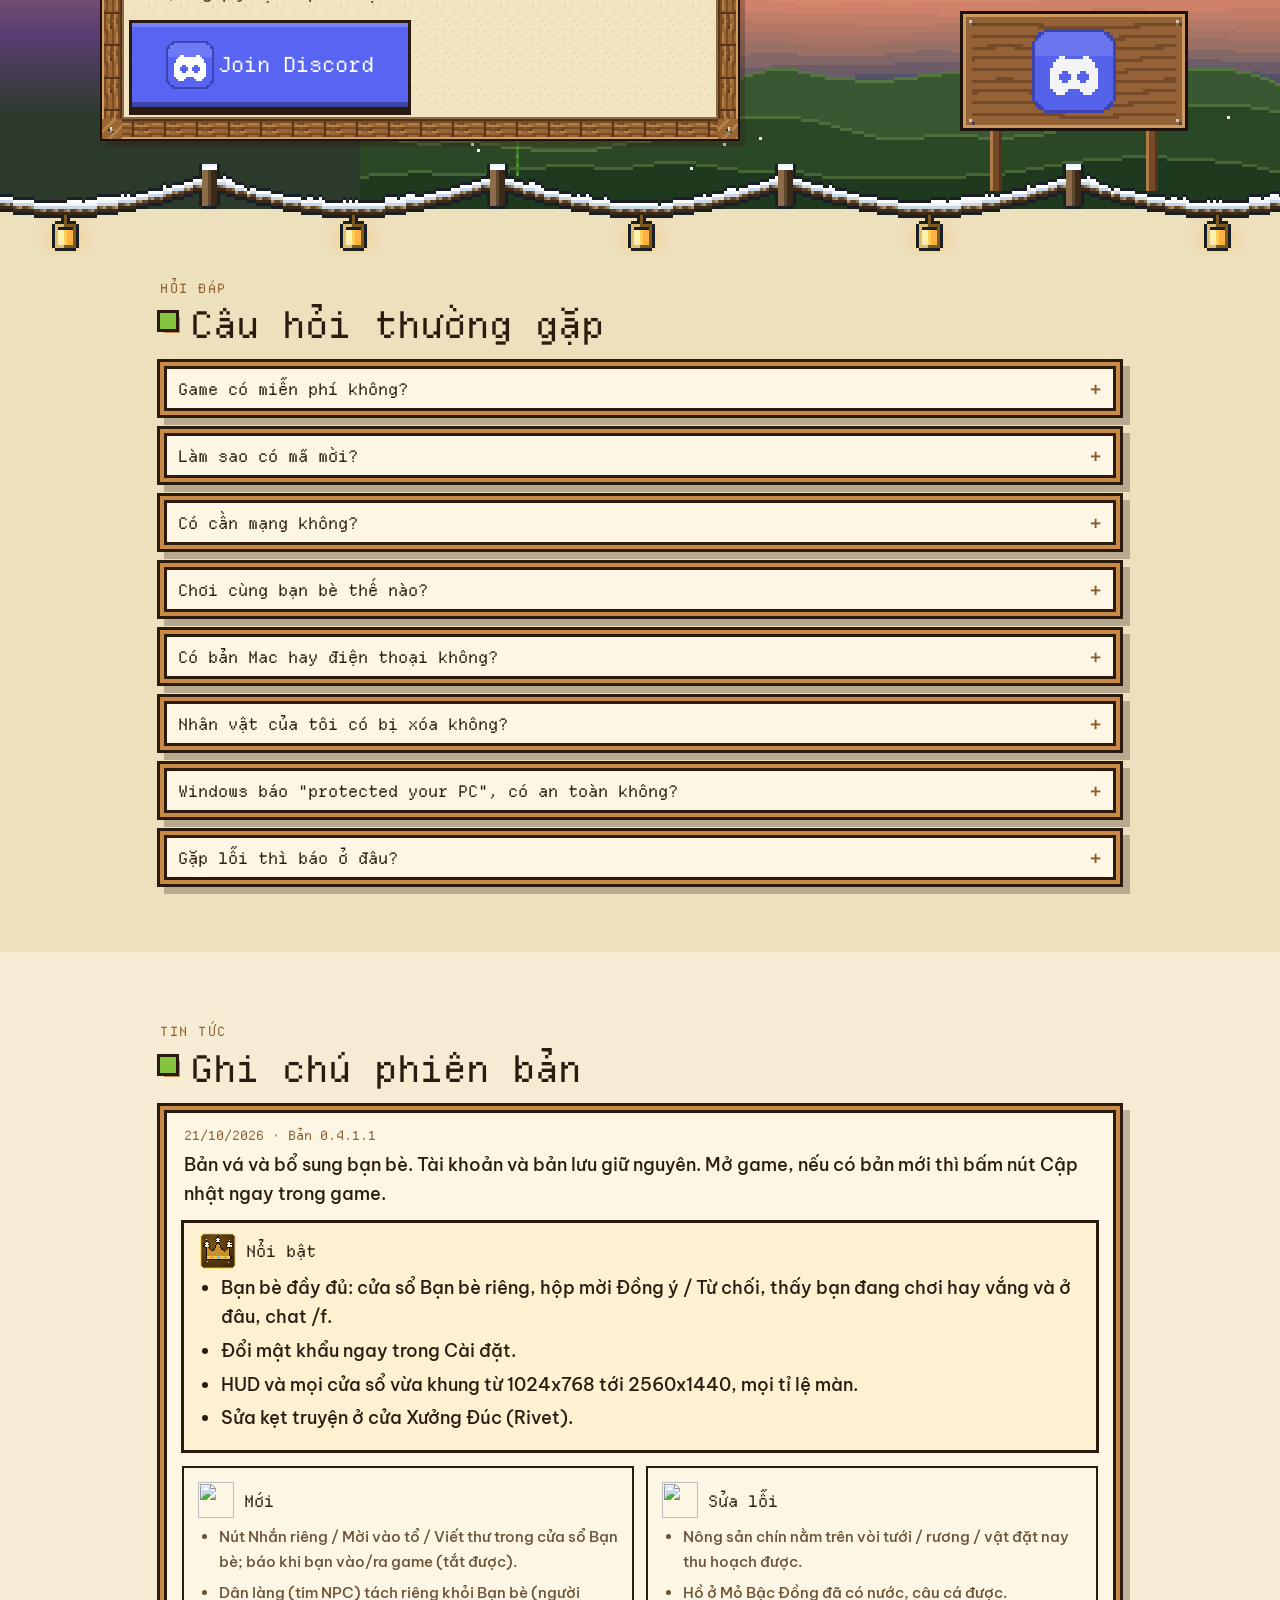
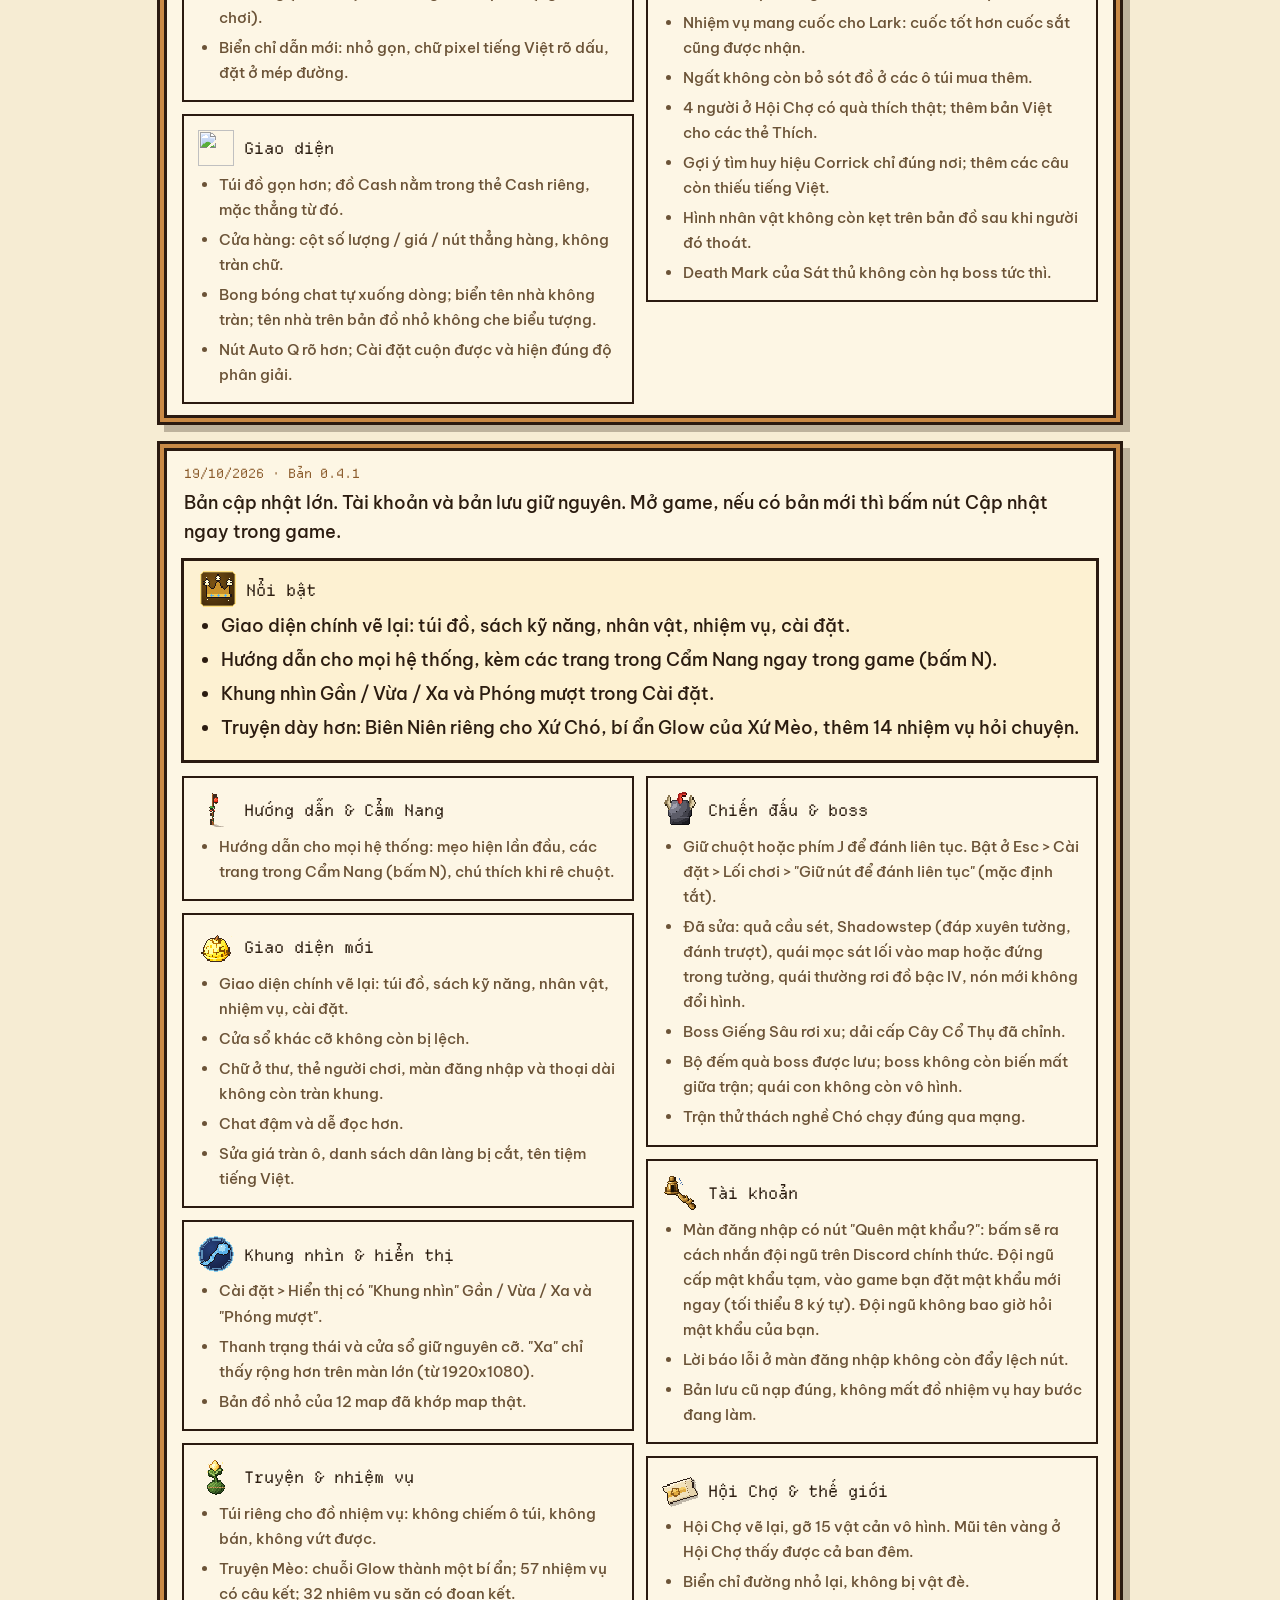
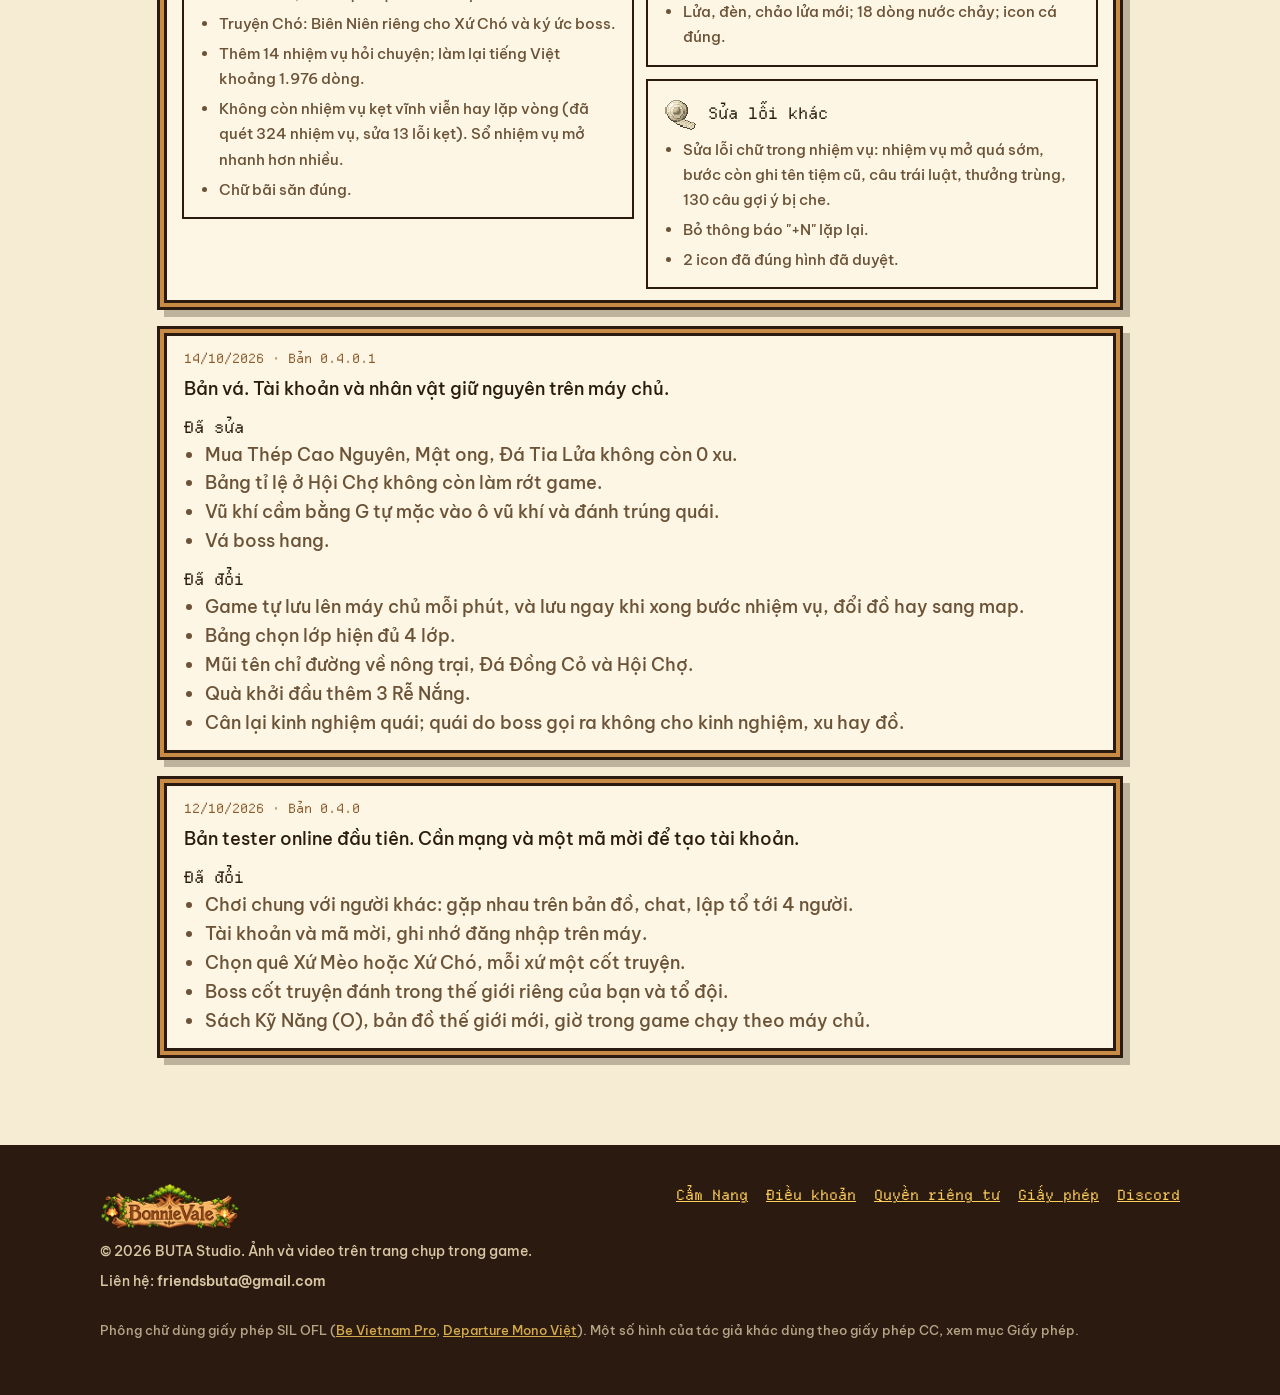
==== commit 948b6c15: "Web: ngay 0.4.1.1 = 21/10, bo so 40 nguoi, link Bang xep hang (chua push) Co-Authored-By: Claude Son" ====
--- a/index.html
+++ b/index.html
@@ -34,6 +34,7 @@
     <a href="#tai">Tải game</a>
     <a href="#hoi-dap">Hỏi đáp</a>
     <a href="cam-nang.html">Cẩm Nang</a>
+    <a href="bang-xep-hang.html">Bảng xếp hạng</a>
   </nav>
   <a class="btn btn-sm discord" data-discord hidden href="#">Join Discord</a>
   <button class="burger" id="burger" type="button" aria-label="Mở menu" aria-expanded="false" aria-controls="menu"><span></span><span></span><span></span></button>
@@ -179,7 +180,7 @@
     <h2 class="title">Câu hỏi thường gặp</h2>
     <div class="faq">
       <details class="frame"><summary>Game có miễn phí không?</summary><p>Có. Bản tester miễn phí hoàn toàn, không có gì phải trả tiền.</p></details>
-      <details class="frame"><summary>Làm sao có mã mời?</summary><p>Bản tester đang mời một nhóm nhỏ 40 người. Theo dõi trang này để biết đợt mời tiếp theo.</p></details>
+      <details class="frame"><summary>Làm sao có mã mời?</summary><p>Đợt thử có giới hạn chỗ, cần mã mời. Theo dõi trang này và Discord để biết đợt mời tiếp theo.</p></details>
       <details class="frame"><summary>Có cần mạng không?</summary><p>Có. Bonnievale Online lưu nhân vật trên máy chủ và mọi người chơi chung một thế giới, nên cần mạng ổn định suốt lúc chơi.</p></details>
       <details class="frame"><summary>Chơi cùng bạn bè thế nào?</summary><p>Cứ đăng nhập là bạn ở chung thế giới với mọi người. Gặp bạn trên bản đồ thì mời vào tổ (tối đa 4 người) để cùng đánh Hộ Vệ và boss săn.</p></details>
       <details class="frame"><summary>Có bản Mac hay điện thoại không?</summary><p>Bản tester hiện chỉ có cho PC Windows. Các bản khác sẽ báo trên Discord khi sẵn sàng.</p></details>
--- a/site.css
+++ b/site.css
@@ -115,6 +115,17 @@
 .news .when { font: .8rem var(--f-pixel); color: var(--rim-lo); }
 .news h4 { font: 400 1rem var(--f-pixel); margin: 12px 0 4px; }
 .news ul { margin: 0; padding-left: 1.2em; color: var(--ink-soft); }
+.news-intro { margin: 8px 0 14px; }
+.news-hl { background: rgba(255, 200, 80, .12); box-shadow: 0 0 0 3px var(--outline); padding: 10px 16px 12px; margin-bottom: 18px; }
+.news-hl h4 { margin-top: 0; }
+.news-hl li { margin: 5px 0; color: var(--ink); }
+.news-grid { column-count: 2; column-gap: 16px; }
+.news-sec { break-inside: avoid; background: rgba(255, 255, 255, .04); box-shadow: 0 0 0 2px var(--outline); padding: 4px 14px 10px; margin: 0 0 16px; }
+.news-sec h4 { display: flex; align-items: center; gap: 10px; margin: 10px 0 6px; }
+.news-sec h4 img, .news-hl h4 img { width: 36px; height: 36px; image-rendering: pixelated; flex: none; }
+.news-hl h4 { display: flex; align-items: center; gap: 10px; }
+.news-sec li { margin: 5px 0; font-size: .95rem; }
+@media (max-width: 760px) { .news-grid { column-count: 1; } .news { padding: 16px 14px; } }
 .empty { color: var(--ink-soft); }
 
 /* text pages (terms, privacy) */
@@ -407,3 +418,31 @@
   .lb-strip button { width: 84px; }
 }
 .feat-peek::after { content: "Bấm để xem lớn"; position: absolute; left: 0; right: 0; bottom: 0; padding: 6px 8px; font: .8rem var(--f-pixel); color: var(--lantern); background: linear-gradient(transparent, rgba(10, 8, 6, .9)); text-align: center; }
+
+/* bảng xếp hạng */
+.bxh { padding-block: 40px 64px; max-width: 760px; }
+.bxh-demo { background: var(--lantern); color: #2a1a10; padding: 8px 12px; font: .85rem var(--f-pixel); box-shadow: 0 0 0 3px var(--outline); margin: 0 0 18px; }
+.bxh-tabs { display: grid; grid-template-columns: repeat(4, minmax(0, 1fr)); gap: 8px; margin-bottom: 22px; }
+.bxh-tab { font: .9rem var(--f-pixel); color: var(--ink); background: var(--ground-2); border: 0; cursor: pointer; padding: 11px 6px; box-shadow: 0 0 0 3px var(--outline); }
+.bxh-tab:hover { background: var(--rim-hi); color: #2a1a10; }
+.bxh-tab[aria-selected="true"] { background: var(--rim); color: #2a1a10; box-shadow: 0 0 0 3px var(--outline), inset 0 4px 0 var(--rim-hi), inset 0 -4px 0 var(--rim-lo); }
+.bxh-card { padding: 18px 16px 12px; }
+.bxh-h { font-size: 1.3rem; margin: 0; }
+.bxh-sub { color: var(--ink-soft); margin: 2px 0 12px; }
+.bxh-list { list-style: none; margin: 0; padding: 0; }
+.bxh-row { display: grid; grid-template-columns: 44px minmax(0, 1fr) auto; align-items: center; gap: 10px; padding: 9px 8px; border-top: 2px dashed var(--ground-2); }
+.bxh-rank { font: 1.05rem var(--f-pixel); text-align: center; color: var(--ink-soft); }
+.bxh-row.r1 .bxh-rank, .bxh-row.r2 .bxh-rank, .bxh-row.r3 .bxh-rank { color: #2a1a10; padding: 4px 0; box-shadow: 0 0 0 2px var(--outline); }
+.bxh-row.r1 .bxh-rank { background: var(--lantern); }
+.bxh-row.r2 .bxh-rank { background: #d9d4c7; }
+.bxh-row.r3 .bxh-rank { background: var(--rim); }
+.bxh-name { display: block; overflow: hidden; text-overflow: ellipsis; white-space: nowrap; font-weight: 700; }
+.bxh-name.anon { color: var(--ink-soft); font-weight: 500; font-style: italic; }
+.bxh-val { font: .9rem var(--f-pixel); color: var(--leaf); white-space: nowrap; }
+.bxh-upd { font-size: .8rem; color: var(--ink-soft); margin: 12px 0 0; }
+@media (max-width: 520px) {
+  .bxh-tabs { grid-template-columns: repeat(2, minmax(0, 1fr)); }
+  .bxh-row { grid-template-columns: 36px minmax(0, 1fr) auto; gap: 8px; }
+}
+.bxh-who { display: flex; flex-direction: column; min-width: 0; }
+.bxh-realm { font-size: .75rem; color: var(--ink-soft); line-height: 1.2; }
